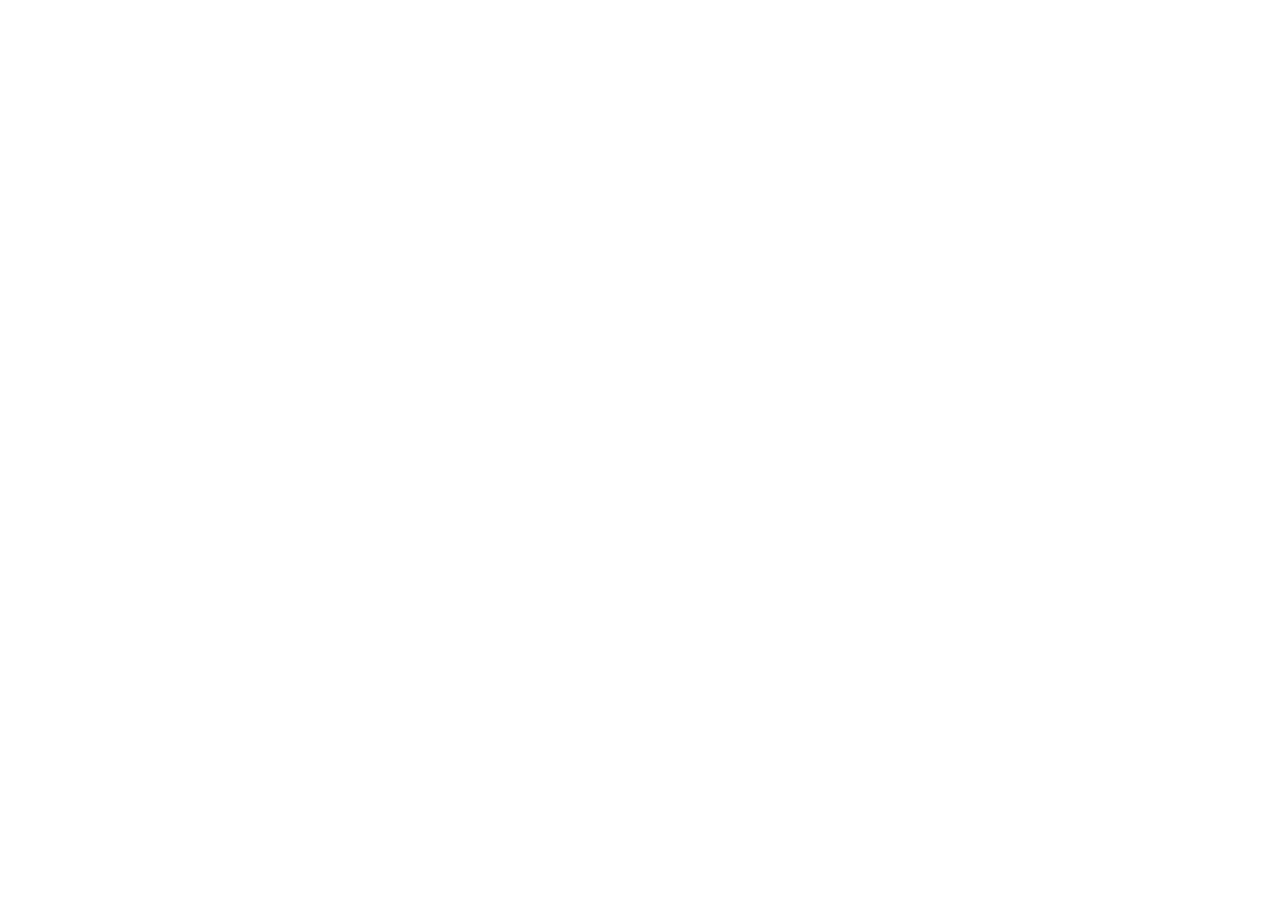
==== index.html @ 813d3077 "feat: initialize CampusCare project structure Set up the project foundation with Vite, React, Tailwi" ====
<!doctype html>
<html lang="en">
  <head>
    <meta charset="UTF-8" />
    <meta name="viewport" content="width=device-width, initial-scale=1.0" />
    <title>CampusCare - Smart Student Grievance System</title>
    <meta name="description" content="Enterprise university student grievance and complaint management platform with real-time tracking, intelligent SLA routing, and automated resolution workflows." />
    <meta property="og:title" content="CampusCare - Smart Student Grievance System" />
    <meta property="og:description" content="Enterprise university student grievance and complaint management platform with real-time tracking, intelligent SLA routing, and automated resolution workflows." />
    <meta property="og:type" content="website" />
    <meta name="twitter:card" content="summary_large_image" />
    <link rel="preconnect" href="https://fonts.googleapis.com" />
    <link rel="preconnect" href="https://fonts.gstatic.com" crossorigin />
    <link href="https://fonts.googleapis.com/css2?family=Plus+Jakarta+Sans:wght@400;500;600;700;800&family=JetBrains+Mono:wght@400;500;600&display=swap" rel="stylesheet" />
  </head>
  <body class="bg-slate-50 dark:bg-slate-950 text-slate-900 dark:text-slate-100 font-sans antialiased selection:bg-indigo-500 selection:text-white min-h-screen">
    <div id="root"></div>
    <script type="module" src="/src/main.tsx"></script>
  </body>
</html>
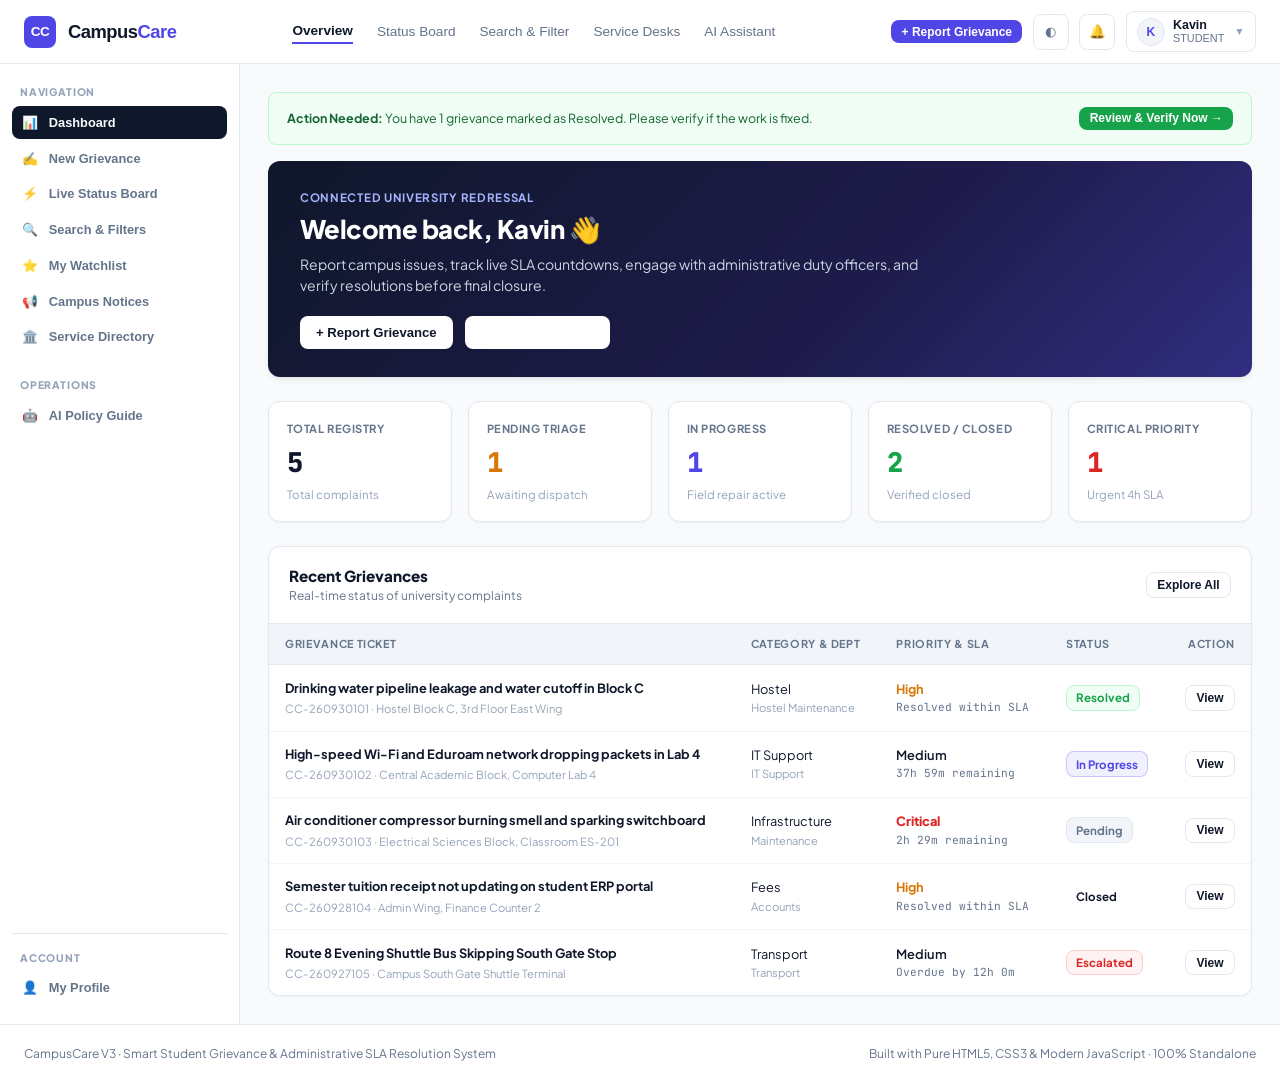
==== commit c3945ba3: "feat: implement custom CSS framework and core logic Introduced a design system with CSS variables fo" ====
--- a/index.html
+++ b/index.html
@@ -1,5 +1,5 @@
 <!doctype html>
-<html lang="en">
+<html lang="en" data-theme="light">
   <head>
     <meta charset="UTF-8" />
     <meta name="viewport" content="width=device-width, initial-scale=1.0" />
@@ -8,14 +8,901 @@
     <meta property="og:title" content="CampusCare - Smart Student Grievance System" />
     <meta property="og:description" content="Enterprise university student grievance and complaint management platform with real-time tracking, intelligent SLA routing, and automated resolution workflows." />
     <meta property="og:type" content="website" />
-    <meta name="twitter:card" content="summary_large_image" />
     <link rel="preconnect" href="https://fonts.googleapis.com" />
     <link rel="preconnect" href="https://fonts.gstatic.com" crossorigin />
-    <link href="https://fonts.googleapis.com/css2?family=Plus+Jakarta+Sans:wght@400;500;600;700;800&family=JetBrains+Mono:wght@400;500;600&display=swap" rel="stylesheet" />
+    <link href="https://fonts.googleapis.com/css2?family=Plus+Jakarta+Sans:wght@400;500;600;700;800&family=JetBrains+Mono:wght@400;500;600;700&display=swap" rel="stylesheet" />
+    <link rel="stylesheet" href="./src/style.css" />
   </head>
-  <body class="bg-slate-50 dark:bg-slate-950 text-slate-900 dark:text-slate-100 font-sans antialiased selection:bg-indigo-500 selection:text-white min-h-screen">
-    <div id="root"></div>
-    <script type="module" src="/src/main.tsx"></script>
+  <body>
+    <!-- Top Navigation Bar -->
+    <header class="topbar">
+      <div class="topbar-container">
+        <!-- Brand Wordmark -->
+        <button class="brand-lockup" data-view="dashboard" aria-label="CampusCare Home">
+          <div class="brand-icon">CC</div>
+          <div class="brand-name">Campus<span>Care</span></div>
+        </button>
+
+        <!-- Top Nav Links -->
+        <nav class="topbar-nav">
+          <button class="nav-link active" data-view="dashboard">Overview</button>
+          <button class="nav-link" data-view="status-board">Status Board</button>
+          <button class="nav-link" data-view="search">Search & Filter</button>
+          <button class="nav-link" data-view="services">Service Desks</button>
+          <button class="nav-link" data-view="assistant">AI Assistant</button>
+        </nav>
+
+        <!-- Top Actions -->
+        <div class="topbar-actions">
+          <button class="btn btn-primary btn-sm role-student-only" data-view="submit">
+            + Report Grievance
+          </button>
+
+          <!-- Theme toggle -->
+          <button id="theme-toggle-btn" class="btn-icon" title="Toggle Light/Dark Theme" aria-label="Toggle theme">
+            ◐
+          </button>
+
+          <!-- Notification Bell -->
+          <button class="btn-icon" data-view="dashboard" title="Notifications" aria-label="Notifications">
+            🔔
+            <span id="notif-badge-dot" class="badge-dot" style="display: none;"></span>
+          </button>
+
+          <!-- Persona Selector Pill -->
+          <div style="position: relative;">
+            <button id="role-dropdown-btn" class="user-dropdown-btn">
+              <div id="header-user-avatar" class="user-avatar">K</div>
+              <div>
+                <div id="header-user-name" class="user-meta-name">Kavin</div>
+                <div id="header-user-role" class="user-meta-role">STUDENT</div>
+              </div>
+              <span style="font-size: 0.65rem; color: var(--text-subtle); margin-left: 2px;">▼</span>
+            </button>
+
+            <!-- Dropdown Menu -->
+            <div id="role-menu" class="card" style="position: absolute; right: 0; top: 110%; width: 260px; padding: 0.5rem 0; z-index: 50; display: none; box-shadow: var(--shadow-lg);">
+              <!-- Injected by app.js -->
+            </div>
+          </div>
+        </div>
+      </div>
+    </header>
+
+    <!-- App Shell: Sidebar + Main Viewport -->
+    <div class="app-shell">
+      <!-- Sidebar -->
+      <aside class="app-sidebar">
+        <!-- Group 1: General -->
+        <div>
+          <div class="side-group-title">Navigation</div>
+          <div class="side-menu">
+            <button class="side-link active" data-view="dashboard">
+              <div class="side-link-inner"><span>📊</span> <span>Dashboard</span></div>
+            </button>
+            <button class="side-link role-student-only" data-view="submit">
+              <div class="side-link-inner"><span>✍️</span> <span>New Grievance</span></div>
+            </button>
+            <button class="side-link" data-view="status-board">
+              <div class="side-link-inner"><span>⚡</span> <span>Live Status Board</span></div>
+            </button>
+            <button class="side-link" data-view="search">
+              <div class="side-link-inner"><span>🔍</span> <span>Search & Filters</span></div>
+            </button>
+            <button class="side-link" data-view="watchlist">
+              <div class="side-link-inner"><span>⭐</span> <span>My Watchlist</span></div>
+            </button>
+            <button class="side-link" data-view="announcements">
+              <div class="side-link-inner"><span>📢</span> <span>Campus Notices</span></div>
+            </button>
+            <button class="side-link" data-view="services">
+              <div class="side-link-inner"><span>🏛️</span> <span>Service Directory</span></div>
+            </button>
+          </div>
+        </div>
+
+        <!-- Group 2: Operations -->
+        <div>
+          <div class="side-group-title">Operations</div>
+          <div class="side-menu">
+            <button class="side-link" data-view="assistant">
+              <div class="side-link-inner"><span>🤖</span> <span>AI Policy Guide</span></div>
+            </button>
+            <button class="side-link role-staff-only" data-view="work-queue">
+              <div class="side-link-inner"><span>📥</span> <span>Duty Work Queue</span></div>
+            </button>
+            <button class="side-link role-staff-only" data-view="sla-warning">
+              <div class="side-link-inner"><span>⏱️</span> <span>SLA Center</span></div>
+            </button>
+            <button class="side-link role-staff-only" data-view="maintenance">
+              <div class="side-link-inner"><span>🔧</span> <span>Maintenance</span></div>
+            </button>
+            <button class="side-link role-staff-only" data-view="analytics">
+              <div class="side-link-inner"><span>📈</span> <span>Trends & SLA</span></div>
+            </button>
+          </div>
+        </div>
+
+        <!-- Group 3: Admin -->
+        <div class="role-admin-only">
+          <div class="side-group-title">Administration</div>
+          <div class="side-menu">
+            <button class="side-link" data-view="admin-command">
+              <div class="side-link-inner"><span>🛡️</span> <span>Command Center</span></div>
+            </button>
+            <button class="side-link" data-view="users">
+              <div class="side-link-inner"><span>👥</span> <span>User Management</span></div>
+            </button>
+            <button class="side-link" data-view="audit">
+              <div class="side-link-inner"><span>📜</span> <span>Audit Trail</span></div>
+            </button>
+          </div>
+        </div>
+
+        <!-- Account -->
+        <div style="margin-top: auto; padding-top: 1rem; border-top: 1px solid var(--border);">
+          <div class="side-group-title">Account</div>
+          <div class="side-menu">
+            <button class="side-link" data-view="profile">
+              <div class="side-link-inner"><span>👤</span> <span>My Profile</span></div>
+            </button>
+          </div>
+        </div>
+      </aside>
+
+      <!-- Main Viewport -->
+      <main class="main-viewport">
+        <!-- VIEW 1: DASHBOARD -->
+        <section id="view-dashboard" class="app-view active">
+          <!-- Student Verification Required Alert -->
+          <div id="verification-banner" class="alert alert-success" style="display: none;">
+            <div>
+              <b>Action Needed:</b> You have <span id="verify-count" class="font-bold">1</span> grievance marked as Resolved. Please verify if the work is fixed.
+            </div>
+            <button id="verify-action-btn" class="btn btn-success btn-sm">Review & Verify Now →</button>
+          </div>
+
+          <!-- Hero Banner -->
+          <div class="hero-banner">
+            <div class="kicker" style="color: #a5b4fc;">Connected University Redressal</div>
+            <h2 id="hero-title">Welcome to CampusCare 👋</h2>
+            <p>Report campus issues, track live SLA countdowns, engage with administrative duty officers, and verify resolutions before final closure.</p>
+            <div class="hero-actions">
+              <button class="btn btn-light role-student-only" data-view="submit">+ Report Grievance</button>
+              <button class="btn btn-outline" data-view="status-board" style="color: #ffffff; border-color: rgba(255,255,255,0.25);">Live Status Board</button>
+            </div>
+          </div>
+
+          <!-- KPI Grid -->
+          <div class="kpi-grid">
+            <div class="kpi-card">
+              <div class="kpi-label">Total Registry</div>
+              <div id="kpi-total" class="kpi-value font-mono">0</div>
+              <div class="kpi-sub">Total complaints</div>
+            </div>
+            <div class="kpi-card">
+              <div class="kpi-label">Pending Triage</div>
+              <div id="kpi-pending" class="kpi-value font-mono" style="color: var(--warning);">0</div>
+              <div class="kpi-sub">Awaiting dispatch</div>
+            </div>
+            <div class="kpi-card">
+              <div class="kpi-label">In Progress</div>
+              <div id="kpi-inprogress" class="kpi-value font-mono" style="color: var(--primary);">0</div>
+              <div class="kpi-sub">Field repair active</div>
+            </div>
+            <div class="kpi-card">
+              <div class="kpi-label">Resolved / Closed</div>
+              <div id="kpi-resolved" class="kpi-value font-mono" style="color: var(--success);">0</div>
+              <div class="kpi-sub">Verified closed</div>
+            </div>
+            <div class="kpi-card">
+              <div class="kpi-label">Critical Priority</div>
+              <div id="kpi-critical" class="kpi-value font-mono" style="color: var(--danger);">0</div>
+              <div class="kpi-sub">Urgent 4h SLA</div>
+            </div>
+          </div>
+
+          <!-- Recent Complaints Table -->
+          <div class="card" style="padding: 0; overflow: hidden;">
+            <div style="padding: 1.1rem 1.25rem; border-bottom: 1px solid var(--border); display: flex; justify-content: space-between; align-items: center;">
+              <div>
+                <h3 style="font-size: 0.95rem; font-weight: 800;">Recent Grievances</h3>
+                <p style="font-size: 0.75rem; color: var(--text-muted);">Real-time status of university complaints</p>
+              </div>
+              <button class="btn btn-outline btn-sm" data-view="search">Explore All</button>
+            </div>
+            <div class="table-container" style="border: none; border-radius: 0;">
+              <table class="data-table">
+                <thead>
+                  <tr>
+                    <th>Grievance Ticket</th>
+                    <th>Category & Dept</th>
+                    <th>Priority & SLA</th>
+                    <th>Status</th>
+                    <th style="text-align: right;">Action</th>
+                  </tr>
+                </thead>
+                <tbody id="dashboard-table-body">
+                  <!-- Populated by JS -->
+                </tbody>
+              </table>
+            </div>
+          </div>
+        </section>
+
+        <!-- VIEW 2: SUBMIT GRIEVANCE -->
+        <section id="view-submit" class="app-view">
+          <div class="view-header">
+            <div class="kicker">Intelligent Intake Form</div>
+            <h1 class="view-title">Report a Campus Issue</h1>
+            <p class="view-subtitle">CampusCare analyzes your issue in real time to recommend the responsible administrative department, assign priority, and enforce SLA deadlines.</p>
+          </div>
+
+          <div class="intake-layout">
+            <!-- Left Form -->
+            <form id="submit-complaint-form" class="card">
+              <div class="form-group">
+                <label class="form-label">Issue Title *</label>
+                <input id="intake-title" type="text" class="form-input" placeholder="e.g. Water supply stopped on 2nd floor of Hostel Block B" required />
+              </div>
+
+              <div class="form-group">
+                <label class="form-label">Detailed Description *</label>
+                <textarea id="intake-desc" rows="6" class="form-textarea" placeholder="Explain what occurred, room number, how long it has persisted, and affected students..." required></textarea>
+              </div>
+
+              <div class="form-group">
+                <label class="form-label">Campus Location / Room</label>
+                <input id="intake-loc" type="text" class="form-input" placeholder="e.g. Hostel Block C, Room 314" />
+              </div>
+
+              <div style="margin-top: 1.25rem; padding-top: 1rem; border-top: 1px solid var(--border-subtle); display: flex; flex-direction: column; gap: 0.65rem;">
+                <label style="display: flex; align-items: center; gap: 0.5rem; font-size: 0.78rem; cursor: pointer;">
+                  <input id="intake-critical" type="checkbox" />
+                  <b style="color: var(--danger);">Mark as Critical Emergency (4-Hour SLA Target)</b>
+                </label>
+                <label style="display: flex; align-items: center; gap: 0.5rem; font-size: 0.78rem; cursor: pointer;">
+                  <input id="intake-anon" type="checkbox" />
+                  <span>Submit as Anonymous Student (hide name on public views)</span>
+                </label>
+              </div>
+
+              <button type="submit" class="btn btn-primary" style="width: 100%; margin-top: 1.25rem; padding: 0.75rem;">
+                Submit Grievance to Registry →
+              </button>
+            </form>
+
+            <!-- Right Live Pre-Analysis Panel -->
+            <div class="ai-panel">
+              <div class="ai-header">
+                <span>✨</span>
+                <span>Live Pre-Analysis Engine</span>
+              </div>
+
+              <!-- Duplicate Warning Alert -->
+              <div id="ai-dup-alert" class="alert alert-warning" style="display: none; margin-bottom: 1rem;">
+                <div>
+                  <b>Possible Duplicate:</b>
+                  <div id="ai-dup-title" style="font-size: 0.72rem; margin-top: 2px;"></div>
+                </div>
+                <button id="ai-dup-btn" class="btn btn-outline btn-sm" style="background:#fff;">View</button>
+              </div>
+
+              <div class="ai-row">
+                <span class="ai-row-label">Predicted Category</span>
+                <span id="ai-category" class="ai-row-value">Other</span>
+              </div>
+              <div class="ai-row">
+                <span class="ai-row-label">Priority Tier</span>
+                <span id="ai-priority" class="ai-row-value">Low</span>
+              </div>
+              <div class="ai-row">
+                <span class="ai-row-label">Assigned Department</span>
+                <span id="ai-dept" class="ai-row-value">General Administration</span>
+              </div>
+              <div class="ai-row">
+                <span class="ai-row-label">Guaranteed SLA Window</span>
+                <span id="ai-sla" class="ai-row-value font-mono">120 hours</span>
+              </div>
+
+              <div class="ai-tip">
+                💡 <b>Intake Tip:</b> State your exact room or floor number and when the issue started. Clear documentation expedites dispatch.
+              </div>
+            </div>
+          </div>
+        </section>
+
+        <!-- VIEW 3: COMPLAINT DETAILS & RESOLUTION LOOP -->
+        <section id="view-complaint-detail" class="app-view">
+          <div style="display: flex; justify-content: space-between; align-items: center; margin-bottom: 1rem;">
+            <button class="btn btn-outline btn-sm" data-view="dashboard">← Back to Overview</button>
+            <div style="display: flex; gap: 0.5rem;">
+              <button id="detail-watch-btn" class="btn btn-outline btn-sm">☆ Watch Ticket</button>
+              <button id="detail-qr-btn" class="btn btn-outline btn-sm">Inspection QR Code</button>
+            </div>
+          </div>
+
+          <!-- Header Card -->
+          <div class="card" style="margin-bottom: 1.25rem;">
+            <div style="display: flex; justify-content: space-between; align-items: flex-start; flex-wrap: wrap; gap: 1rem;">
+              <div>
+                <div id="detail-id" class="font-mono font-bold" style="font-size: 0.85rem; color: var(--primary);">CC-000000</div>
+                <h1 id="detail-title" style="font-size: 1.35rem; font-weight: 800; margin: 4px 0;">Loading complaint...</h1>
+                <div id="detail-meta" style="font-size: 0.75rem; color: var(--text-muted);">Category · Dept · Location</div>
+              </div>
+              <div style="text-align: right;">
+                <div style="display: flex; gap: 0.4rem; justify-content: flex-end;">
+                  <span id="detail-status" class="status-tag status-pending">Pending</span>
+                  <span id="detail-priority" class="status-tag" style="background: var(--bg-subtle);">Low Priority</span>
+                </div>
+                <div id="detail-sla" class="font-mono font-bold" style="font-size: 0.75rem; color: var(--text-muted); margin-top: 4px;">48h SLA</div>
+              </div>
+            </div>
+          </div>
+
+          <!-- Student Resolution Verification Loop Box (Feature 29) -->
+          <div id="detail-verify-box" class="card" style="border: 2px solid var(--success); background: var(--success-bg); margin-bottom: 1.25rem; display: none;">
+            <h3 style="font-size: 1rem; font-weight: 800; color: #166534; margin-bottom: 4px;">
+              ✓ Resolution Verification Requested
+            </h3>
+            <p style="font-size: 0.78rem; color: #15803d; margin-bottom: 0.75rem;">
+              The duty officer has completed work on this grievance. Has the physical issue been fixed to your satisfaction?
+            </p>
+            <div style="display: flex; gap: 0.65rem;">
+              <button id="btn-verify-accept" class="btn btn-success btn-sm">✓ Yes, service restored (Close & Rate)</button>
+              <button id="btn-verify-reject" class="btn btn-danger btn-sm">✕ No, problem persists (Reopen)</button>
+            </div>
+
+            <!-- Form: Accept and Rate -->
+            <div id="verify-accept-form" style="margin-top: 1rem; padding-top: 1rem; border-top: 1px solid var(--success-border); display: none;">
+              <div style="font-size: 0.75rem; font-weight: 700; color: #166534; margin-bottom: 4px;">Rate Service Quality (1 to 5 Stars):</div>
+              <select id="verify-rating-val" class="form-select" style="max-width: 140px; margin-bottom: 0.5rem;">
+                <option value="5">5 ★ (Excellent)</option>
+                <option value="4">4 ★ (Good)</option>
+                <option value="3">3 ★ (Average)</option>
+                <option value="2">2 ★ (Poor)</option>
+                <option value="1">1 ★ (Terrible)</option>
+              </select>
+              <textarea id="verify-feedback-text" rows="2" class="form-textarea" placeholder="Optional comments on response time and technician work..."></textarea>
+              <button id="submit-verify-accept" class="btn btn-success btn-sm" style="margin-top: 0.5rem;">Confirm Closure & Submit Feedback</button>
+            </div>
+
+            <!-- Form: Reject and Reopen -->
+            <div id="verify-reject-form" style="margin-top: 1rem; padding-top: 1rem; border-top: 1px solid var(--danger-border); display: none;">
+              <div style="font-size: 0.75rem; font-weight: 700; color: #991b1b; margin-bottom: 4px;">Why does the issue persist? (Required):</div>
+              <textarea id="verify-reopen-reason" rows="2" class="form-textarea" placeholder="Explain what is still broken or incomplete..."></textarea>
+              <button id="submit-verify-reject" class="btn btn-danger btn-sm" style="margin-top: 0.5rem;">Reopen Ticket & Alert Department Head</button>
+            </div>
+          </div>
+
+          <!-- Verified Feedback Display -->
+          <div id="detail-feedback-box" class="card" style="margin-bottom: 1.25rem; display: none;">
+            <div style="font-size: 0.75rem; font-weight: 700; color: var(--text-muted); text-transform: uppercase;">Verified Student Feedback</div>
+            <div id="detail-rating-display" style="font-size: 1rem; color: #f59e0b; font-weight: 700; margin-top: 2px;">★★★★★ (5/5)</div>
+            <div id="detail-feedback-comment" style="font-size: 0.78rem; color: var(--text); font-style: italic; margin-top: 4px;">"Great response"</div>
+          </div>
+
+          <div style="display: grid; grid-template-columns: 1.4fr 1fr; gap: 1.25rem;">
+            <!-- Left: Description, Timeline, Discussion -->
+            <div>
+              <div class="card" style="margin-bottom: 1.25rem;">
+                <h3 style="font-size: 0.85rem; font-weight: 700; margin-bottom: 0.5rem; text-transform: uppercase; color: var(--text-muted);">Problem Description</h3>
+                <p id="detail-desc" style="font-size: 0.82rem; line-height: 1.6; white-space: pre-line;">Description text here...</p>
+              </div>
+
+              <!-- Timeline -->
+              <div class="card" style="margin-bottom: 1.25rem;">
+                <h3 style="font-size: 0.85rem; font-weight: 700; margin-bottom: 0.5rem; text-transform: uppercase; color: var(--text-muted);">Auditable Timeline History</h3>
+                <div id="detail-timeline" class="timeline">
+                  <!-- Populated by JS -->
+                </div>
+              </div>
+
+              <!-- Discussion Chat -->
+              <div class="card">
+                <h3 style="font-size: 0.85rem; font-weight: 700; margin-bottom: 0.5rem; text-transform: uppercase; color: var(--text-muted);">Two-Way Discussion</h3>
+                <div class="chat-container">
+                  <div id="detail-messages" class="chat-messages">
+                    <!-- Populated by JS -->
+                  </div>
+                  <div class="chat-input-bar">
+                    <input id="detail-msg-input" type="text" class="form-input" placeholder="Type a message or inquiry..." />
+                    <button id="detail-send-msg-btn" class="btn btn-primary btn-sm">Send</button>
+                  </div>
+                </div>
+              </div>
+            </div>
+
+            <!-- Right: Staff Action Box -->
+            <div>
+              <div id="detail-staff-box" class="card" style="display: none;">
+                <h3 style="font-size: 0.85rem; font-weight: 800; margin-bottom: 0.75rem;">Staff Duty Actions</h3>
+                
+                <div class="form-group">
+                  <label class="form-label">Transition Status</label>
+                  <select id="staff-status-select" class="form-select">
+                    <option value="Pending">Pending</option>
+                    <option value="Assigned">Assigned</option>
+                    <option value="In Progress">In Progress</option>
+                    <option value="Resolved">Resolved (Triggers Student Verification)</option>
+                    <option value="Escalated">Escalated</option>
+                    <option value="Closed">Closed</option>
+                  </select>
+                </div>
+
+                <div class="form-group">
+                  <label class="form-label">Canned Response Template</label>
+                  <select id="staff-tmpl-select" class="form-select">
+                    <!-- Injected by JS -->
+                  </select>
+                </div>
+
+                <div class="form-group">
+                  <label class="form-label">Operational Note</label>
+                  <textarea id="staff-note-input" rows="3" class="form-textarea" placeholder="Technician findings, parts requested, or resolution detail..."></textarea>
+                </div>
+
+                <button id="staff-update-btn" class="btn btn-primary btn-sm" style="width: 100%;">
+                  Commit Status & Update Timeline
+                </button>
+              </div>
+            </div>
+          </div>
+        </section>
+
+        <!-- VIEW 4: LIVE STATUS BOARD -->
+        <section id="view-status-board" class="app-view">
+          <div class="view-header">
+            <div class="kicker">Live Telemetry</div>
+            <h1 class="view-title">Complaint Status Board</h1>
+            <p class="view-subtitle">Real-time movement and triage telemetry across all university residential and academic facilities.</p>
+          </div>
+          <div class="table-container">
+            <table class="data-table">
+              <thead>
+                <tr>
+                  <th>Ticket</th>
+                  <th>Summary & Location</th>
+                  <th>Department</th>
+                  <th>Priority & SLA</th>
+                  <th>Phase</th>
+                  <th style="text-align: right;">Last Movement</th>
+                </tr>
+              </thead>
+              <tbody id="status-board-table">
+                <!-- Injected by JS -->
+              </tbody>
+            </table>
+          </div>
+        </section>
+
+        <!-- VIEW 5: STAFF WORK QUEUE -->
+        <section id="view-work-queue" class="app-view">
+          <div class="view-header">
+            <div class="kicker">Triage Queue</div>
+            <h1 class="view-title">Staff Duty Work Queue</h1>
+            <p class="view-subtitle">Active triage for your department. Resolve issues before SLA countdown expires to prevent administrative escalation.</p>
+          </div>
+          <div class="table-container">
+            <table class="data-table">
+              <thead>
+                <tr>
+                  <th>Ticket</th>
+                  <th>Summary</th>
+                  <th>Assigned Officer</th>
+                  <th>Priority</th>
+                  <th>SLA Window</th>
+                  <th>Status</th>
+                </tr>
+              </thead>
+              <tbody id="work-queue-table">
+                <!-- Injected by JS -->
+              </tbody>
+            </table>
+          </div>
+        </section>
+
+        <!-- VIEW 6: SLA WARNING CENTER -->
+        <section id="view-sla-warning" class="app-view">
+          <div class="view-header" style="display: flex; justify-content: space-between; align-items: flex-end; flex-wrap: wrap; gap: 1rem;">
+            <div>
+              <div class="kicker" style="color: var(--danger);">Service Level Governance</div>
+              <h1 class="view-title">SLA Warning & Escalation Center</h1>
+              <p class="view-subtitle">Monitors unresolved grievances within 6 hours of guaranteed SLA breach or overdue resolution.</p>
+            </div>
+            <div style="display: flex; gap: 0.5rem;">
+              <button id="sla-send-reminders-btn" class="btn btn-outline btn-sm">Send Reminder Notifications</button>
+              <button id="sla-escalate-overdue-btn" class="btn btn-danger btn-sm">Escalate Overdue Tickets</button>
+            </div>
+          </div>
+          <div class="table-container">
+            <table class="data-table">
+              <thead>
+                <tr>
+                  <th>Ticket</th>
+                  <th>Summary</th>
+                  <th>Department</th>
+                  <th>Priority</th>
+                  <th>SLA Deadline Status</th>
+                  <th>Status</th>
+                </tr>
+              </thead>
+              <tbody id="sla-warning-table">
+                <!-- Injected by JS -->
+              </tbody>
+            </table>
+          </div>
+        </section>
+
+        <!-- VIEW 7: ADMIN COMMAND CENTER -->
+        <section id="view-admin-command" class="app-view">
+          <div class="view-header" style="display: flex; justify-content: space-between; align-items: flex-end; flex-wrap: wrap; gap: 1rem;">
+            <div>
+              <div class="kicker">Institutional Administration</div>
+              <h1 class="view-title">Command Center</h1>
+              <p class="view-subtitle">Monitor institutional service quality, track departmental load balances, and execute bulk resolution actions.</p>
+            </div>
+            <div style="display: flex; gap: 0.5rem;">
+              <button id="admin-export-csv-btn" class="btn btn-outline btn-sm">Export CSV Report</button>
+              <button class="btn btn-outline btn-sm" onclick="window.print()">Print Report</button>
+            </div>
+          </div>
+
+          <!-- Admin Stats -->
+          <div class="kpi-grid">
+            <div class="kpi-card">
+              <div class="kpi-label">Total Logged</div>
+              <div id="admin-total" class="kpi-value font-mono">0</div>
+            </div>
+            <div class="kpi-card">
+              <div class="kpi-label">Resolution Rate</div>
+              <div id="admin-rate" class="kpi-value font-mono" style="color: var(--success);">0%</div>
+            </div>
+            <div class="kpi-card">
+              <div class="kpi-label">Overdue SLA</div>
+              <div id="admin-overdue" class="kpi-value font-mono" style="color: var(--danger);">0</div>
+            </div>
+          </div>
+
+          <!-- Load Bars & Bulk Container -->
+          <div style="display: grid; grid-template-columns: 1fr 1.5fr; gap: 1.25rem;">
+            <div class="card">
+              <h3 style="font-size: 0.85rem; font-weight: 800; margin-bottom: 0.75rem; text-transform: uppercase; color: var(--text-muted);">Volume by Category</h3>
+              <div id="admin-category-bars">
+                <!-- Injected by JS -->
+              </div>
+            </div>
+
+            <div class="card">
+              <div style="display: flex; justify-content: space-between; align-items: center; margin-bottom: 0.75rem;">
+                <h3 style="font-size: 0.85rem; font-weight: 800; text-transform: uppercase; color: var(--text-muted);">Bulk Operations</h3>
+                <div style="display: flex; gap: 0.5rem;">
+                  <select id="admin-bulk-action" class="form-select" style="max-width: 140px; padding: 0.3rem 0.5rem; font-size: 0.75rem;">
+                    <option value="Resolved">Mark Resolved</option>
+                    <option value="Escalated">Escalate to Dean</option>
+                    <option value="Pending">Move to Pending</option>
+                  </select>
+                  <button id="admin-apply-bulk-btn" class="btn btn-primary btn-sm">Apply</button>
+                </div>
+              </div>
+              <div class="table-container" style="max-height: 280px; overflow-y: auto;">
+                <table class="data-table">
+                  <thead>
+                    <tr>
+                      <th>Select</th>
+                      <th>ID</th>
+                      <th>Title</th>
+                      <th>Dept</th>
+                      <th>Priority</th>
+                      <th>Status</th>
+                    </tr>
+                  </thead>
+                  <tbody id="admin-bulk-table">
+                    <!-- Injected by JS -->
+                  </tbody>
+                </table>
+              </div>
+            </div>
+          </div>
+        </section>
+
+        <!-- VIEW 8: ANALYTICS & TRENDS -->
+        <section id="view-analytics" class="app-view">
+          <div class="view-header">
+            <div class="kicker">Performance Analytics</div>
+            <h1 class="view-title">Complaint Trend & Quality Metrics</h1>
+            <p class="view-subtitle">Historical analysis of university student grievances, seasonal surges, and resolution turnaround times.</p>
+          </div>
+          <div class="kpi-grid">
+            <div class="kpi-card">
+              <div class="kpi-label">Average Satisfaction Rating</div>
+              <div id="analytics-avg-rating" class="kpi-value font-mono">5.0 / 5.0</div>
+            </div>
+            <div class="kpi-card">
+              <div class="kpi-label">Critical Hazard On-Time SLA</div>
+              <div class="kpi-value font-mono" style="color: var(--success);">96.4%</div>
+            </div>
+            <div class="kpi-card">
+              <div class="kpi-label">Routine Repair Compliance</div>
+              <div class="kpi-value font-mono" style="color: var(--primary);">98.1%</div>
+            </div>
+          </div>
+        </section>
+
+        <!-- VIEW 9: SERVICE DIRECTORY -->
+        <section id="view-services" class="app-view">
+          <div class="view-header">
+            <div class="kicker">Campus Helpdesks</div>
+            <h1 class="view-title">Campus Service Directory</h1>
+            <p class="view-subtitle">Direct communication channels, physical office rooms, and operational timings for university service desks.</p>
+          </div>
+          <div id="services-grid" style="display: grid; grid-template-columns: repeat(auto-fill, minmax(280px, 1fr)); gap: 1rem;">
+            <!-- Injected by JS -->
+          </div>
+        </section>
+
+        <!-- VIEW 10: MAINTENANCE NOTICES -->
+        <section id="view-maintenance" class="app-view">
+          <div class="view-header" style="display: flex; justify-content: space-between; align-items: flex-end; flex-wrap: wrap; gap: 1rem;">
+            <div>
+              <div class="kicker">Infrastructure Windows</div>
+              <h1 class="view-title">Planned Maintenance & Service Notices</h1>
+              <p class="view-subtitle">Advance schedule of water tank scouring, network backbone migrations, electrical calibrations, and lift servicing.</p>
+            </div>
+            <button id="publish-maint-btn" class="btn btn-primary btn-sm">+ Publish Notice</button>
+          </div>
+          <div id="maintenance-list">
+            <!-- Injected by JS -->
+          </div>
+        </section>
+
+        <!-- VIEW 11: CAMPUS ANNOUNCEMENTS -->
+        <section id="view-announcements" class="app-view">
+          <div class="view-header" style="display: flex; justify-content: space-between; align-items: flex-end; flex-wrap: wrap; gap: 1rem;">
+            <div>
+              <div class="kicker">Broadcasts</div>
+              <h1 class="view-title">Campus Notices & Broadcasts</h1>
+              <p class="view-subtitle">Authoritative policy alerts, anti-ragging mandates, examination schedules, and facility guidelines.</p>
+            </div>
+            <button id="publish-ann-btn" class="btn btn-primary btn-sm">+ Publish Broadcast</button>
+          </div>
+          <div id="announcements-list">
+            <!-- Injected by JS -->
+          </div>
+        </section>
+
+        <!-- VIEW 12: SEARCH & ADVANCED FILTERS -->
+        <section id="view-search" class="app-view">
+          <div class="view-header">
+            <div class="kicker">Registry Exploration</div>
+            <h1 class="view-title">Search & Advanced Filters</h1>
+            <p class="view-subtitle">Perform multi-parameter searches across all past and active university grievances.</p>
+          </div>
+          <div class="card" style="margin-bottom: 1.25rem;">
+            <div class="form-group">
+              <input id="search-input" type="text" class="form-input" placeholder="Search by ticket ID, title keyword, description, or room location..." />
+            </div>
+            <div style="display: grid; grid-template-columns: repeat(auto-fit, minmax(140px, 1fr)); gap: 0.75rem;">
+              <div>
+                <label class="form-label">Category</label>
+                <select id="search-cat" class="form-select">
+                  <option value="">All Categories</option>
+                  <option>Academic</option>
+                  <option>Hostel</option>
+                  <option>Transport</option>
+                  <option>Fees</option>
+                  <option>Food</option>
+                  <option>IT Support</option>
+                  <option>Infrastructure</option>
+                  <option>Library</option>
+                </select>
+              </div>
+              <div>
+                <label class="form-label">Priority</label>
+                <select id="search-prio" class="form-select">
+                  <option value="">All Priorities</option>
+                  <option>Critical</option>
+                  <option>High</option>
+                  <option>Medium</option>
+                  <option>Low</option>
+                </select>
+              </div>
+              <div>
+                <label class="form-label">Status</label>
+                <select id="search-status" class="form-select">
+                  <option value="">All Statuses</option>
+                  <option>Pending</option>
+                  <option>Assigned</option>
+                  <option>In Progress</option>
+                  <option>Resolved</option>
+                  <option>Closed</option>
+                  <option>Escalated</option>
+                </select>
+              </div>
+            </div>
+          </div>
+          <div class="table-container">
+            <table class="data-table">
+              <thead>
+                <tr>
+                  <th>Ticket</th>
+                  <th>Title</th>
+                  <th>Category & Dept</th>
+                  <th>Priority</th>
+                  <th>Status</th>
+                </tr>
+              </thead>
+              <tbody id="search-table-body">
+                <!-- Injected by JS -->
+              </tbody>
+            </table>
+          </div>
+        </section>
+
+        <!-- VIEW 13: WATCHLIST -->
+        <section id="view-watchlist" class="app-view">
+          <div class="view-header">
+            <div class="kicker">Bookmarked</div>
+            <h1 class="view-title">My Starred Watchlist</h1>
+            <p class="view-subtitle">Issues you have pinned for priority tracking and instant status movement notifications.</p>
+          </div>
+          <div class="table-container">
+            <table class="data-table">
+              <thead>
+                <tr>
+                  <th>Ticket</th>
+                  <th>Title</th>
+                  <th>Department</th>
+                  <th>Status</th>
+                  <th style="text-align: right;">Action</th>
+                </tr>
+              </thead>
+              <tbody id="watchlist-table-body">
+                <!-- Injected by JS -->
+              </tbody>
+            </table>
+          </div>
+        </section>
+
+        <!-- VIEW 14: AI POLICY ASSISTANT / FAQ -->
+        <section id="view-assistant" class="app-view">
+          <div class="view-header">
+            <div class="kicker">Interactive FAQ</div>
+            <h1 class="view-title">CampusCare AI Assistant</h1>
+            <p class="view-subtitle">Instant answers on university grievance policies, SLA resolution guarantees, and administrative workflows.</p>
+          </div>
+          <div class="card" style="padding: 0; overflow: hidden;">
+            <div id="assistant-messages" style="height: 380px; padding: 1rem; overflow-y: auto;">
+              <div class="chat-bubble theirs" style="margin-bottom: 0.75rem;">
+                Hello! I am the CampusCare University Grievance Guide. Ask me anything about university complaint filing, guaranteed SLA timelines, resolution verification, emergency reporting, or office contact points.
+              </div>
+            </div>
+            <div class="chat-input-bar">
+              <input id="assistant-input" type="text" class="form-input" placeholder="Ask about SLA deadlines, reopening a ticket, or filing anonymous complaints..." />
+              <button id="assistant-send-btn" class="btn btn-primary btn-sm">Ask Guide</button>
+            </div>
+          </div>
+        </section>
+
+        <!-- VIEW 15: USER DIRECTORY -->
+        <section id="view-users" class="app-view">
+          <div class="view-header">
+            <div class="kicker">Personnel Directory</div>
+            <h1 class="view-title">User Management</h1>
+            <p class="view-subtitle">Manage student registrations, staff duty officers, department heads, and system administrators.</p>
+          </div>
+          <div class="table-container">
+            <table class="data-table">
+              <thead>
+                <tr>
+                  <th>User & Email</th>
+                  <th>Role</th>
+                  <th>Department</th>
+                  <th>Active Status</th>
+                  <th style="text-align: right;">Action</th>
+                </tr>
+              </thead>
+              <tbody id="users-table-body">
+                <!-- Injected by JS -->
+              </tbody>
+            </table>
+          </div>
+        </section>
+
+        <!-- VIEW 16: AUDIT TRAIL -->
+        <section id="view-audit" class="app-view">
+          <div class="view-header">
+            <div class="kicker">Integrity Logs</div>
+            <h1 class="view-title">Security & Operations Audit Trail</h1>
+            <p class="view-subtitle">Immutable event log of user authentications, ticket state modifications, escalations, and resolution verifications.</p>
+          </div>
+          <div class="table-container">
+            <table class="data-table">
+              <thead>
+                <tr>
+                  <th>Timestamp</th>
+                  <th>Operator</th>
+                  <th>Action</th>
+                  <th>Ticket</th>
+                  <th>Audit Detail</th>
+                </tr>
+              </thead>
+              <tbody id="audit-table-body">
+                <!-- Injected by JS -->
+              </tbody>
+            </table>
+          </div>
+        </section>
+
+        <!-- VIEW 17: PROFILE -->
+        <section id="view-profile" class="app-view">
+          <div class="view-header">
+            <div class="kicker">Account</div>
+            <h1 class="view-title">My Profile & Data Privacy</h1>
+            <p class="view-subtitle">Review institutional identity details, manage contact points, or export your complete privacy record.</p>
+          </div>
+          <div class="card">
+            <div class="form-grid-2">
+              <div class="form-group">
+                <label class="form-label">Full Name</label>
+                <input id="prof-name" type="text" class="form-input" />
+              </div>
+              <div class="form-group">
+                <label class="form-label">Official University Email</label>
+                <input id="prof-email" type="text" class="form-input" disabled style="opacity: 0.7;" />
+              </div>
+              <div class="form-group">
+                <label class="form-label">Department</label>
+                <input id="prof-dept" type="text" class="form-input" disabled style="opacity: 0.7;" />
+              </div>
+              <div class="form-group">
+                <label class="form-label">Role</label>
+                <input id="prof-role" type="text" class="form-input" disabled style="opacity: 0.7;" />
+              </div>
+            </div>
+            <button id="profile-save-btn" class="btn btn-primary btn-sm" style="margin-top: 0.5rem;">Save Profile</button>
+            
+            <div style="margin-top: 1.5rem; padding-top: 1.5rem; border-top: 1px solid var(--border); display: flex; justify-content: space-between; align-items: center; flex-wrap: wrap; gap: 0.75rem;">
+              <div>
+                <b style="font-size: 0.85rem;">GDPR / Right to Portability</b>
+                <div style="font-size: 0.74rem; color: var(--text-muted);">Export your complete grievance history and communications package.</div>
+              </div>
+              <button id="profile-export-gdpr-btn" class="btn btn-outline btn-sm">Download Privacy JSON</button>
+            </div>
+          </div>
+        </section>
+      </main>
+    </div>
+
+    <!-- Physical Inspection QR Code Modal -->
+    <div id="qr-modal" class="modal-overlay">
+      <div class="modal-box">
+        <button class="modal-close" aria-label="Close">&times;</button>
+        <div style="text-align: center;">
+          <div class="kicker">Campus Inspection Tag</div>
+          <h3 id="qr-modal-id" class="font-mono font-bold" style="font-size: 1.15rem;">CC-000000</h3>
+          <p id="qr-modal-title" style="font-size: 0.75rem; color: var(--text-muted); margin-bottom: 1rem;"></p>
+          <div id="qr-svg-container" style="display: flex; justify-content: center; padding: 1rem; background: #ffffff; border-radius: var(--radius-sm); border: 1px solid var(--border); margin: 0 auto; width: fit-content;"></div>
+          <div style="font-size: 0.68rem; font-family: var(--font-mono); color: var(--text-subtle); margin-top: 0.5rem;">SCAN FOR PHYSICAL VERIFICATION</div>
+        </div>
+        <div style="display: flex; gap: 0.5rem; margin-top: 1.25rem;">
+          <button id="qr-print-btn" class="btn btn-dark btn-sm" style="width: 100%;">Print Inspection Tag</button>
+        </div>
+      </div>
+    </div>
+
+    <!-- Toast Container -->
+    <div id="toast-container" class="toast-container"></div>
+
+    <!-- Footer -->
+    <footer class="app-footer">
+      <div class="footer-inner">
+        <div>CampusCare V3 · Smart Student Grievance & Administrative SLA Resolution System</div>
+        <div>Built with Pure HTML5, CSS3 & Modern JavaScript · 100% Standalone</div>
+      </div>
+    </footer>
+
+    <!-- Pure Vanilla JS Engine -->
+    <script type="module" src="./src/app.js"></script>
   </body>
 </html>
-
--- a/src/style.css
+++ b/src/style.css
@@ -0,0 +1,1002 @@
+/* CampusCare V3 — Pure CSS Architecture */
+
+:root {
+  --bg: #f8fafc;
+  --bg-subtle: #f1f5f9;
+  --card: #ffffff;
+  --border: #e2e8f0;
+  --border-subtle: #f1f5f9;
+  --text: #0f172a;
+  --text-muted: #64748b;
+  --text-subtle: #94a3b8;
+  
+  --primary: #4f46e5;
+  --primary-hover: #4338ca;
+  --primary-subtle: rgba(79, 70, 229, 0.08);
+  
+  --success: #16a34a;
+  --success-bg: #f0fdf4;
+  --success-border: #bbf7d0;
+  
+  --warning: #d97706;
+  --warning-bg: #fffbeb;
+  --warning-border: #fde68a;
+  
+  --danger: #dc2626;
+  --danger-bg: #fef2f2;
+  --danger-border: #fecaca;
+
+  --shadow-sm: 0 1px 2px 0 rgba(0, 0, 0, 0.05);
+  --shadow: 0 4px 6px -1px rgba(0, 0, 0, 0.07), 0 2px 4px -2px rgba(0, 0, 0, 0.05);
+  --shadow-lg: 0 10px 15px -3px rgba(0, 0, 0, 0.08), 0 4px 6px -4px rgba(0, 0, 0, 0.04);
+  
+  --radius: 12px;
+  --radius-sm: 8px;
+  --radius-full: 9999px;
+  --font-sans: 'Plus Jakarta Sans', system-ui, -apple-system, sans-serif;
+  --font-mono: 'JetBrains Mono', monospace;
+}
+
+[data-theme="dark"],
+.dark {
+  --bg: #0b1120;
+  --bg-subtle: #0f172a;
+  --card: #131c31;
+  --border: #1e293b;
+  --border-subtle: #17223b;
+  --text: #f8fafc;
+  --text-muted: #94a3b8;
+  --text-subtle: #64748b;
+  
+  --primary: #6366f1;
+  --primary-hover: #4f46e5;
+  --primary-subtle: rgba(99, 102, 241, 0.15);
+  
+  --success: #22c55e;
+  --success-bg: rgba(34, 197, 94, 0.12);
+  --success-border: rgba(34, 197, 94, 0.3);
+  
+  --warning: #f59e0b;
+  --warning-bg: rgba(245, 158, 11, 0.12);
+  --warning-border: rgba(245, 158, 11, 0.3);
+  
+  --danger: #ef4444;
+  --danger-bg: rgba(239, 68, 68, 0.12);
+  --danger-border: rgba(239, 68, 68, 0.3);
+
+  --shadow-sm: 0 1px 2px 0 rgba(0, 0, 0, 0.3);
+  --shadow: 0 4px 6px -1px rgba(0, 0, 0, 0.4);
+  --shadow-lg: 0 12px 25px -4px rgba(0, 0, 0, 0.6);
+}
+
+* {
+  box-sizing: border-box;
+  margin: 0;
+  padding: 0;
+}
+
+body {
+  font-family: var(--font-sans);
+  background-color: var(--bg);
+  color: var(--text);
+  line-height: 1.5;
+  -webkit-font-smoothing: antialiased;
+  min-height: 100vh;
+  display: flex;
+  flex-direction: column;
+}
+
+/* Custom Scrollbars */
+::-webkit-scrollbar {
+  width: 6px;
+  height: 6px;
+}
+::-webkit-scrollbar-track {
+  background: transparent;
+}
+::-webkit-scrollbar-thumb {
+  background: rgba(148, 163, 184, 0.4);
+  border-radius: var(--radius-full);
+}
+::-webkit-scrollbar-thumb:hover {
+  background: rgba(148, 163, 184, 0.7);
+}
+
+/* Tabular figures */
+.font-mono,
+.tabular-nums {
+  font-family: var(--font-mono);
+  font-variant-numeric: tabular-nums;
+}
+
+/* App Header & Top Bar */
+.topbar {
+  height: 64px;
+  background: var(--card);
+  border-bottom: 1px solid var(--border);
+  position: sticky;
+  top: 0;
+  z-index: 40;
+  display: flex;
+  align-items: center;
+  padding: 0 1.5rem;
+}
+
+.topbar-container {
+  width: 100%;
+  max-width: 1400px;
+  margin: 0 auto;
+  display: flex;
+  align-items: center;
+  justify-content: space-between;
+  gap: 1rem;
+}
+
+.brand-lockup {
+  display: flex;
+  align-items: center;
+  gap: 0.75rem;
+  text-decoration: none;
+  color: var(--text);
+  cursor: pointer;
+  background: none;
+  border: none;
+}
+
+.brand-icon {
+  width: 32px;
+  height: 32px;
+  border-radius: var(--radius-sm);
+  background: var(--primary);
+  color: #ffffff;
+  display: grid;
+  place-items: center;
+  font-weight: 800;
+  font-size: 0.85rem;
+  letter-spacing: -0.5px;
+}
+
+.brand-name {
+  font-size: 1.15rem;
+  font-weight: 800;
+  letter-spacing: -0.5px;
+}
+
+.brand-name span {
+  color: var(--primary);
+}
+
+.topbar-nav {
+  display: flex;
+  align-items: center;
+  gap: 1.5rem;
+}
+
+.nav-link {
+  background: none;
+  border: none;
+  color: var(--text-muted);
+  font-size: 0.85rem;
+  font-weight: 500;
+  cursor: pointer;
+  padding: 0.25rem 0;
+  transition: color 0.15s ease;
+  text-decoration: none;
+}
+
+.nav-link:hover {
+  color: var(--text);
+}
+
+.nav-link.active {
+  color: var(--text);
+  font-weight: 700;
+  border-bottom: 2px solid var(--primary);
+}
+
+.topbar-actions {
+  display: flex;
+  align-items: center;
+  gap: 0.65rem;
+}
+
+.btn-icon {
+  width: 36px;
+  height: 36px;
+  border-radius: var(--radius-sm);
+  border: 1px solid var(--border);
+  background: var(--card);
+  color: var(--text-muted);
+  display: grid;
+  place-items: center;
+  cursor: pointer;
+  position: relative;
+  transition: background 0.15s, color 0.15s;
+}
+
+.btn-icon:hover {
+  background: var(--bg-subtle);
+  color: var(--text);
+}
+
+.badge-dot {
+  position: absolute;
+  top: 6px;
+  right: 6px;
+  width: 7px;
+  height: 7px;
+  background: var(--danger);
+  border-radius: 50%;
+  border: 1.5px solid var(--card);
+}
+
+/* User pill selector */
+.user-dropdown-btn {
+  display: flex;
+  align-items: center;
+  gap: 0.5rem;
+  padding: 0.35rem 0.65rem;
+  border-radius: var(--radius-sm);
+  border: 1px solid var(--border);
+  background: var(--card);
+  cursor: pointer;
+  text-align: left;
+  transition: background 0.15s;
+}
+
+.user-dropdown-btn:hover {
+  background: var(--bg-subtle);
+}
+
+.user-avatar {
+  width: 28px;
+  height: 28px;
+  border-radius: 50%;
+  background: var(--bg-subtle);
+  border: 1px solid var(--border);
+  color: var(--primary);
+  font-weight: 700;
+  font-size: 0.75rem;
+  display: grid;
+  place-items: center;
+}
+
+.user-meta-name {
+  font-size: 0.78rem;
+  font-weight: 700;
+  line-height: 1.1;
+  color: var(--text);
+}
+
+.user-meta-role {
+  font-size: 0.68rem;
+  color: var(--text-muted);
+}
+
+/* Layout Shell */
+.app-shell {
+  display: flex;
+  max-width: 1400px;
+  width: 100%;
+  margin: 0 auto;
+  flex: 1;
+}
+
+.app-sidebar {
+  width: 240px;
+  flex-shrink: 0;
+  border-right: 1px solid var(--border);
+  background: var(--card);
+  padding: 1.25rem 0.75rem;
+  display: flex;
+  flex-direction: column;
+  gap: 1.5rem;
+}
+
+.side-group-title {
+  font-size: 0.65rem;
+  font-weight: 800;
+  letter-spacing: 0.08em;
+  text-transform: uppercase;
+  color: var(--text-subtle);
+  padding: 0 0.5rem 0.4rem;
+}
+
+.side-menu {
+  display: flex;
+  flex-direction: column;
+  gap: 0.2rem;
+}
+
+.side-link {
+  display: flex;
+  align-items: center;
+  justify-content: space-between;
+  width: 100%;
+  padding: 0.55rem 0.65rem;
+  border-radius: var(--radius-sm);
+  border: none;
+  background: transparent;
+  color: var(--text-muted);
+  font-size: 0.8rem;
+  font-weight: 600;
+  text-align: left;
+  cursor: pointer;
+  transition: all 0.15s ease;
+}
+
+.side-link:hover {
+  background: var(--bg-subtle);
+  color: var(--text);
+}
+
+.side-link.active {
+  background: var(--text);
+  color: var(--bg);
+}
+
+[data-theme="dark"] .side-link.active {
+  background: var(--primary);
+  color: #ffffff;
+}
+
+.side-link-inner {
+  display: flex;
+  align-items: center;
+  gap: 0.65rem;
+  white-space: nowrap;
+  overflow: hidden;
+  text-overflow: ellipsis;
+}
+
+.side-badge {
+  font-size: 0.65rem;
+  font-weight: 800;
+  padding: 0.1rem 0.4rem;
+  border-radius: var(--radius-full);
+  background: var(--danger);
+  color: #fff;
+}
+
+.side-badge.warn {
+  background: var(--warning);
+}
+
+.main-viewport {
+  flex: 1;
+  min-width: 0;
+  padding: 1.75rem;
+  overflow-y: auto;
+}
+
+/* Views display toggle */
+.app-view {
+  display: none;
+}
+.app-view.active {
+  display: block;
+}
+
+/* Typography & Section Headers */
+.view-header {
+  margin-bottom: 1.5rem;
+}
+
+.kicker {
+  font-size: 0.72rem;
+  font-weight: 700;
+  text-transform: uppercase;
+  letter-spacing: 0.06em;
+  color: var(--primary);
+  margin-bottom: 0.25rem;
+}
+
+.view-title {
+  font-size: 1.6rem;
+  font-weight: 800;
+  letter-spacing: -0.02em;
+  color: var(--text);
+  line-height: 1.2;
+}
+
+.view-subtitle {
+  font-size: 0.85rem;
+  color: var(--text-muted);
+  margin-top: 0.35rem;
+}
+
+/* Cards & Surfaces */
+.card {
+  background: var(--card);
+  border: 1px solid var(--border);
+  border-radius: var(--radius);
+  padding: 1.25rem;
+  box-shadow: var(--shadow-sm);
+}
+
+/* Hero Section */
+.hero-banner {
+  background: linear-gradient(135deg, #0f172a 0%, #1e1b4b 60%, #312e81 100%);
+  color: #ffffff;
+  border-radius: var(--radius);
+  padding: 1.75rem 2rem;
+  position: relative;
+  overflow: hidden;
+  box-shadow: var(--shadow);
+  margin-bottom: 1.5rem;
+}
+
+.hero-banner h2 {
+  font-size: 1.6rem;
+  font-weight: 800;
+  letter-spacing: -0.02em;
+  margin-bottom: 0.35rem;
+}
+
+.hero-banner p {
+  color: #cbd5e1;
+  font-size: 0.88rem;
+  max-width: 650px;
+  line-height: 1.5;
+  margin-bottom: 1.25rem;
+}
+
+.hero-actions {
+  display: flex;
+  flex-wrap: wrap;
+  gap: 0.75rem;
+}
+
+/* Buttons */
+.btn {
+  display: inline-flex;
+  align-items: center;
+  justify-content: center;
+  gap: 0.5rem;
+  padding: 0.5rem 1rem;
+  font-size: 0.82rem;
+  font-weight: 600;
+  border-radius: var(--radius-sm);
+  cursor: pointer;
+  transition: all 0.15s ease;
+  border: none;
+  white-space: nowrap;
+  text-decoration: none;
+}
+
+.btn-primary {
+  background: var(--primary);
+  color: #ffffff;
+}
+.btn-primary:hover {
+  background: var(--primary-hover);
+}
+
+.btn-dark {
+  background: #0f172a;
+  color: #ffffff;
+}
+.btn-dark:hover {
+  background: #1e293b;
+}
+
+.btn-light {
+  background: #ffffff;
+  color: #0f172a;
+}
+.btn-light:hover {
+  background: #f1f5f9;
+}
+
+.btn-outline {
+  border: 1px solid var(--border);
+  background: var(--card);
+  color: var(--text);
+}
+.btn-outline:hover {
+  background: var(--bg-subtle);
+}
+
+.btn-danger {
+  background: var(--danger);
+  color: #ffffff;
+}
+
+.btn-success {
+  background: var(--success);
+  color: #ffffff;
+}
+
+.btn-sm {
+  padding: 0.3rem 0.65rem;
+  font-size: 0.75rem;
+}
+
+/* KPI Stat Cards Grid */
+.kpi-grid {
+  display: grid;
+  grid-template-columns: repeat(auto-fit, minmax(170px, 1fr));
+  gap: 1rem;
+  margin-bottom: 1.5rem;
+}
+
+.kpi-card {
+  background: var(--card);
+  border: 1px solid var(--border);
+  border-radius: var(--radius);
+  padding: 1.1rem;
+  box-shadow: var(--shadow-sm);
+}
+
+.kpi-label {
+  font-size: 0.7rem;
+  font-weight: 700;
+  text-transform: uppercase;
+  color: var(--text-muted);
+  letter-spacing: 0.05em;
+}
+
+.kpi-value {
+  font-size: 1.7rem;
+  font-weight: 800;
+  margin-top: 0.35rem;
+  color: var(--text);
+}
+
+.kpi-sub {
+  font-size: 0.72rem;
+  color: var(--text-subtle);
+  margin-top: 0.2rem;
+}
+
+/* High-Density Data Tables */
+.table-container {
+  overflow-x: auto;
+  border: 1px solid var(--border);
+  border-radius: var(--radius);
+  background: var(--card);
+}
+
+.data-table {
+  width: 100%;
+  border-collapse: collapse;
+  text-align: left;
+  font-size: 0.8rem;
+}
+
+.data-table th {
+  padding: 0.75rem 1rem;
+  font-size: 0.68rem;
+  font-weight: 700;
+  text-transform: uppercase;
+  letter-spacing: 0.06em;
+  color: var(--text-muted);
+  border-bottom: 1px solid var(--border);
+  background: var(--bg-subtle);
+}
+
+.data-table td {
+  padding: 0.85rem 1rem;
+  border-bottom: 1px solid var(--border-subtle);
+  color: var(--text);
+  vertical-align: middle;
+}
+
+.data-table tr:hover {
+  background-color: var(--bg-subtle);
+  cursor: pointer;
+}
+
+.data-table tr:last-child td {
+  border-bottom: none;
+}
+
+/* Status Chips & Tags (Unboxed Discipline) */
+.status-tag {
+  display: inline-block;
+  font-size: 0.72rem;
+  font-weight: 700;
+  padding: 0.2rem 0.55rem;
+  border-radius: var(--radius-sm);
+  border: 1px solid transparent;
+}
+
+.status-pending {
+  background: var(--bg-subtle);
+  color: var(--text-muted);
+  border-color: var(--border);
+}
+
+.status-inprogress {
+  background: var(--primary-subtle);
+  color: var(--primary);
+  border-color: rgba(99, 102, 241, 0.3);
+}
+
+.status-resolved {
+  background: var(--success-bg);
+  color: var(--success);
+  border-color: var(--success-border);
+}
+
+.status-escalated {
+  background: var(--danger-bg);
+  color: var(--danger);
+  border-color: var(--danger-border);
+}
+
+.priority-critical {
+  color: var(--danger);
+  font-weight: 800;
+}
+.priority-high {
+  color: var(--warning);
+  font-weight: 700;
+}
+.priority-medium {
+  color: var(--text);
+  font-weight: 600;
+}
+.priority-low {
+  color: var(--text-muted);
+}
+
+/* Forms & Inputs */
+.form-group {
+  margin-bottom: 1rem;
+}
+
+.form-label {
+  display: block;
+  font-size: 0.75rem;
+  font-weight: 700;
+  color: var(--text);
+  margin-bottom: 0.35rem;
+}
+
+.form-input,
+.form-textarea,
+.form-select {
+  width: 100%;
+  padding: 0.6rem 0.75rem;
+  font-size: 0.82rem;
+  font-family: inherit;
+  color: var(--text);
+  background: var(--bg-subtle);
+  border: 1px solid var(--border);
+  border-radius: var(--radius-sm);
+  outline: none;
+  transition: border-color 0.15s, box-shadow 0.15s;
+}
+
+.form-input:focus,
+.form-textarea:focus,
+.form-select:focus {
+  border-color: var(--primary);
+  box-shadow: 0 0 0 3px var(--primary-subtle);
+}
+
+.form-grid-2 {
+  display: grid;
+  grid-template-columns: repeat(auto-fit, minmax(240px, 1fr));
+  gap: 1rem;
+}
+
+/* Two-column Intake Layout */
+.intake-layout {
+  display: grid;
+  grid-template-columns: 1.4fr 1fr;
+  gap: 1.5rem;
+  align-items: start;
+}
+
+@media (max-width: 960px) {
+  .intake-layout {
+    grid-template-columns: 1fr;
+  }
+  .app-sidebar {
+    display: none;
+  }
+}
+
+/* AI / Heuristic Analysis Panel */
+.ai-panel {
+  background: var(--card);
+  border: 1.5px dashed var(--primary);
+  border-radius: var(--radius);
+  padding: 1.25rem;
+  box-shadow: var(--shadow-sm);
+}
+
+.ai-header {
+  display: flex;
+  align-items: center;
+  gap: 0.5rem;
+  font-size: 0.85rem;
+  font-weight: 800;
+  color: var(--primary);
+  margin-bottom: 1rem;
+  padding-bottom: 0.5rem;
+  border-bottom: 1px solid var(--border-subtle);
+}
+
+.ai-row {
+  display: flex;
+  justify-content: space-between;
+  font-size: 0.78rem;
+  padding: 0.4rem 0;
+  border-bottom: 1px solid var(--border-subtle);
+}
+
+.ai-row-label {
+  color: var(--text-muted);
+}
+
+.ai-row-value {
+  font-weight: 700;
+  color: var(--text);
+  text-align: right;
+}
+
+.ai-tip {
+  margin-top: 0.75rem;
+  padding: 0.75rem;
+  background: var(--bg-subtle);
+  border-radius: var(--radius-sm);
+  font-size: 0.74rem;
+  color: var(--text-muted);
+  line-height: 1.4;
+}
+
+/* Alert Banners */
+.alert {
+  padding: 0.85rem 1.1rem;
+  border-radius: var(--radius-sm);
+  font-size: 0.78rem;
+  margin-bottom: 1rem;
+  display: flex;
+  align-items: center;
+  justify-content: space-between;
+  gap: 0.75rem;
+}
+
+.alert-warning {
+  background: var(--warning-bg);
+  border: 1px solid var(--warning-border);
+  color: #92400e;
+}
+
+.alert-success {
+  background: var(--success-bg);
+  border: 1px solid var(--success-border);
+  color: #166534;
+}
+
+.alert-danger {
+  background: var(--danger-bg);
+  border: 1px solid var(--danger-border);
+  color: #991b1b;
+}
+
+/* Timeline Components */
+.timeline {
+  position: relative;
+  padding-left: 1.5rem;
+  margin-top: 1rem;
+}
+
+.timeline::before {
+  content: '';
+  position: absolute;
+  left: 6px;
+  top: 6px;
+  bottom: 6px;
+  width: 2px;
+  background: var(--border);
+}
+
+.timeline-item {
+  position: relative;
+  margin-bottom: 1.25rem;
+  font-size: 0.78rem;
+}
+
+.timeline-dot {
+  position: absolute;
+  left: -1.5rem;
+  top: 3px;
+  width: 14px;
+  height: 14px;
+  border-radius: 50%;
+  background: var(--primary);
+  border: 3px solid var(--card);
+}
+
+.timeline-dot.success {
+  background: var(--success);
+}
+.timeline-dot.danger {
+  background: var(--danger);
+}
+
+.timeline-title {
+  font-weight: 700;
+  color: var(--text);
+  display: flex;
+  justify-content: space-between;
+}
+
+.timeline-time {
+  font-size: 0.7rem;
+  color: var(--text-subtle);
+  font-family: var(--font-mono);
+}
+
+.timeline-desc {
+  color: var(--text-muted);
+  margin-top: 0.2rem;
+}
+
+/* Discussion Chat */
+.chat-container {
+  display: flex;
+  flex-direction: column;
+  height: 380px;
+  border: 1px solid var(--border);
+  border-radius: var(--radius);
+  background: var(--card);
+  overflow: hidden;
+}
+
+.chat-messages {
+  flex: 1;
+  padding: 1rem;
+  overflow-y: auto;
+  display: flex;
+  flex-direction: column;
+  gap: 0.75rem;
+}
+
+.chat-bubble {
+  max-width: 80%;
+  padding: 0.65rem 0.85rem;
+  border-radius: var(--radius-sm);
+  font-size: 0.78rem;
+  line-height: 1.4;
+}
+
+.chat-bubble.mine {
+  align-self: flex-end;
+  background: var(--primary);
+  color: #ffffff;
+}
+
+.chat-bubble.theirs {
+  align-self: flex-start;
+  background: var(--bg-subtle);
+  border: 1px solid var(--border);
+  color: var(--text);
+}
+
+.chat-input-bar {
+  padding: 0.75rem;
+  border-top: 1px solid var(--border);
+  background: var(--bg-subtle);
+  display: flex;
+  gap: 0.5rem;
+}
+
+/* Modal Dialog */
+.modal-overlay {
+  position: fixed;
+  inset: 0;
+  background: rgba(15, 23, 42, 0.75);
+  backdrop-filter: blur(2px);
+  z-index: 100;
+  display: none;
+  place-items: center;
+  padding: 1rem;
+}
+
+.modal-overlay.open {
+  display: grid;
+}
+
+.modal-box {
+  background: var(--card);
+  border: 1px solid var(--border);
+  border-radius: var(--radius);
+  max-width: 520px;
+  width: 100%;
+  padding: 1.5rem;
+  box-shadow: var(--shadow-lg);
+  position: relative;
+}
+
+.modal-close {
+  position: absolute;
+  top: 1rem;
+  right: 1rem;
+  background: none;
+  border: none;
+  font-size: 1.25rem;
+  color: var(--text-muted);
+  cursor: pointer;
+}
+
+/* Toast notifications */
+.toast-container {
+  position: fixed;
+  bottom: 1.5rem;
+  right: 1.5rem;
+  z-index: 120;
+  display: flex;
+  flex-direction: column;
+  gap: 0.5rem;
+}
+
+.toast {
+  padding: 0.75rem 1.25rem;
+  border-radius: var(--radius-sm);
+  background: #0f172a;
+  color: #ffffff;
+  font-size: 0.78rem;
+  font-weight: 600;
+  box-shadow: var(--shadow);
+  animation: slideUp 0.25s ease-out;
+}
+
+[data-theme="dark"] .toast {
+  background: #1e293b;
+  border: 1px solid #334155;
+}
+
+@keyframes slideUp {
+  from {
+    opacity: 0;
+    transform: translateY(10px);
+  }
+  to {
+    opacity: 1;
+    transform: translateY(0);
+  }
+}
+
+/* Progress bar */
+.bar-track {
+  width: 100%;
+  height: 8px;
+  background: var(--bg-subtle);
+  border-radius: var(--radius-full);
+  overflow: hidden;
+}
+
+.bar-fill {
+  height: 100%;
+  background: var(--primary);
+  border-radius: var(--radius-full);
+  transition: width 0.4s ease;
+}
+
+.bar-fill.success {
+  background: var(--success);
+}
+
+/* App Footer */
+.app-footer {
+  border-top: 1px solid var(--border);
+  background: var(--card);
+  padding: 1.25rem 1.5rem;
+  font-size: 0.75rem;
+  color: var(--text-muted);
+}
+
+.footer-inner {
+  max-width: 1400px;
+  margin: 0 auto;
+  display: flex;
+  flex-wrap: wrap;
+  align-items: center;
+  justify-content: space-between;
+  gap: 0.75rem;
+}
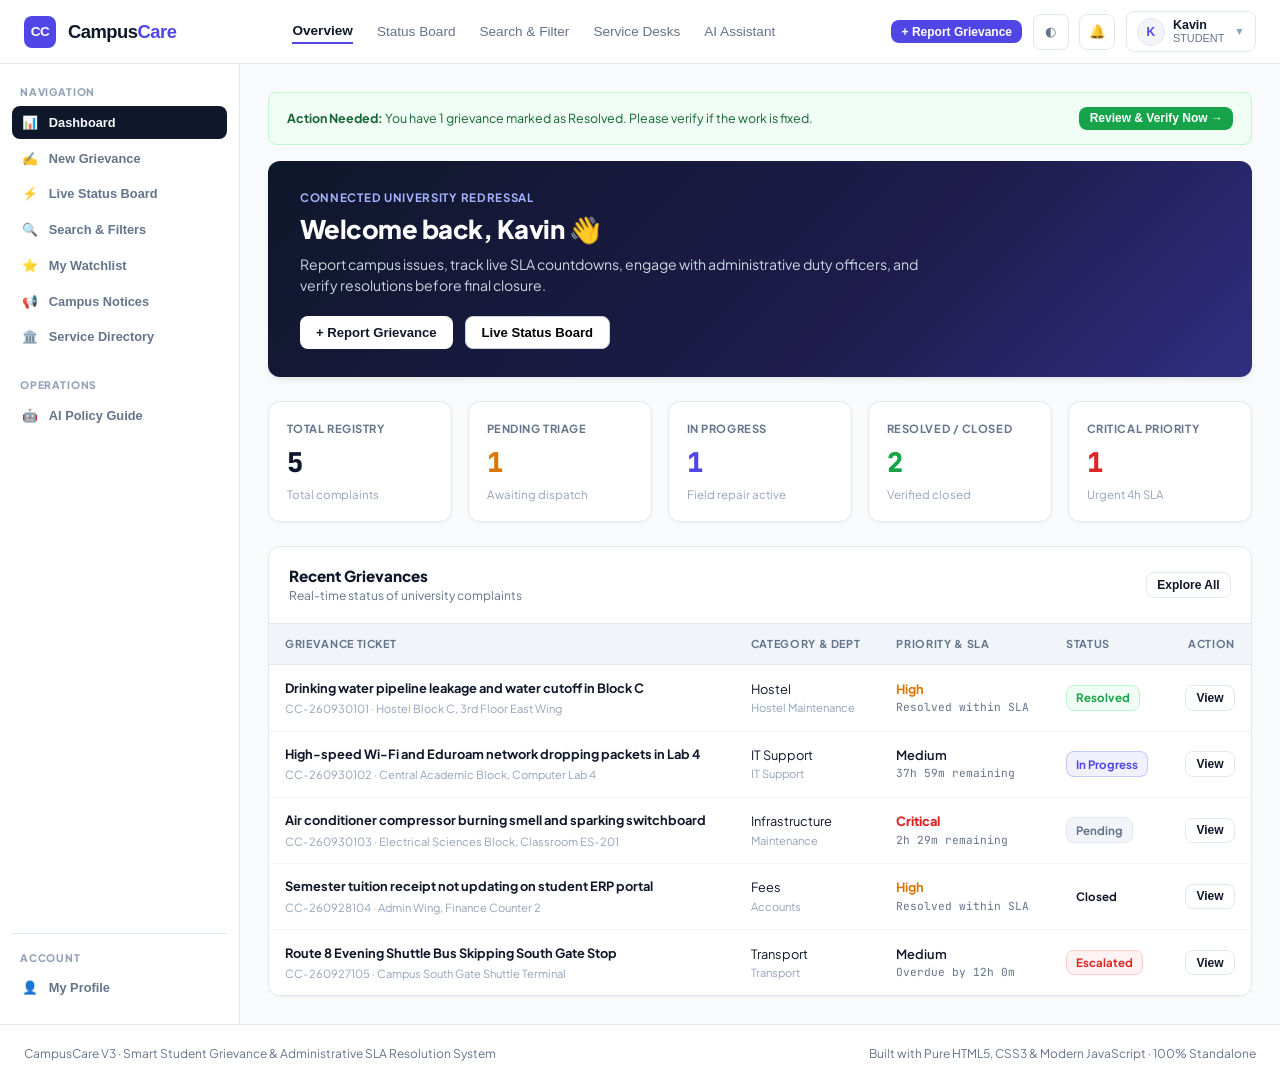
==== commit 668e9709: "refactor: centralize styling and app initialization Consolidated CSS into a root stylesheet, added i" ====
--- a/index.html
+++ b/index.html
@@ -11,6 +11,7 @@
     <link rel="preconnect" href="https://fonts.googleapis.com" />
     <link rel="preconnect" href="https://fonts.gstatic.com" crossorigin />
     <link href="https://fonts.googleapis.com/css2?family=Plus+Jakarta+Sans:wght@400;500;600;700;800&family=JetBrains+Mono:wght@400;500;600;700&display=swap" rel="stylesheet" />
+    <link rel="stylesheet" href="style.css" />
     <link rel="stylesheet" href="./src/style.css" />
   </head>
   <body>
@@ -169,7 +170,7 @@
             <p>Report campus issues, track live SLA countdowns, engage with administrative duty officers, and verify resolutions before final closure.</p>
             <div class="hero-actions">
               <button class="btn btn-light role-student-only" data-view="submit">+ Report Grievance</button>
-              <button class="btn btn-outline" data-view="status-board" style="color: #ffffff; border-color: rgba(255,255,255,0.25);">Live Status Board</button>
+              <button class="btn btn-outline" data-view="status-board" style="color: #000000; background: #ffffff; border: 1px solid #cbd5e1;">Live Status Board</button>
             </div>
           </div>
 
@@ -902,7 +903,8 @@
       </div>
     </footer>
 
-    <!-- Pure Vanilla JS Engine -->
-    <script type="module" src="./src/app.js"></script>
+    <!-- Pure Vanilla JS Engine (Supports both root and src directory placement) -->
+    <script src="app.js"></script>
+    <script src="./src/app.js"></script>
   </body>
 </html>
--- a/style.css
+++ b/style.css
@@ -0,0 +1,1002 @@
+/* CampusCare V3 — Pure CSS Architecture (Root copy for easy local running) */
+
+:root {
+  --bg: #f8fafc;
+  --bg-subtle: #f1f5f9;
+  --card: #ffffff;
+  --border: #e2e8f0;
+  --border-subtle: #f1f5f9;
+  --text: #0f172a;
+  --text-muted: #64748b;
+  --text-subtle: #94a3b8;
+  
+  --primary: #4f46e5;
+  --primary-hover: #4338ca;
+  --primary-subtle: rgba(79, 70, 229, 0.08);
+  
+  --success: #16a34a;
+  --success-bg: #f0fdf4;
+  --success-border: #bbf7d0;
+  
+  --warning: #d97706;
+  --warning-bg: #fffbeb;
+  --warning-border: #fde68a;
+  
+  --danger: #dc2626;
+  --danger-bg: #fef2f2;
+  --danger-border: #fecaca;
+
+  --shadow-sm: 0 1px 2px 0 rgba(0, 0, 0, 0.05);
+  --shadow: 0 4px 6px -1px rgba(0, 0, 0, 0.07), 0 2px 4px -2px rgba(0, 0, 0, 0.05);
+  --shadow-lg: 0 10px 15px -3px rgba(0, 0, 0, 0.08), 0 4px 6px -4px rgba(0, 0, 0, 0.04);
+  
+  --radius: 12px;
+  --radius-sm: 8px;
+  --radius-full: 9999px;
+  --font-sans: 'Plus Jakarta Sans', system-ui, -apple-system, sans-serif;
+  --font-mono: 'JetBrains Mono', monospace;
+}
+
+[data-theme="dark"],
+.dark {
+  --bg: #0b1120;
+  --bg-subtle: #0f172a;
+  --card: #131c31;
+  --border: #1e293b;
+  --border-subtle: #17223b;
+  --text: #f8fafc;
+  --text-muted: #94a3b8;
+  --text-subtle: #64748b;
+  
+  --primary: #6366f1;
+  --primary-hover: #4f46e5;
+  --primary-subtle: rgba(99, 102, 241, 0.15);
+  
+  --success: #22c55e;
+  --success-bg: rgba(34, 197, 94, 0.12);
+  --success-border: rgba(34, 197, 94, 0.3);
+  
+  --warning: #f59e0b;
+  --warning-bg: rgba(245, 158, 11, 0.12);
+  --warning-border: rgba(245, 158, 11, 0.3);
+  
+  --danger: #ef4444;
+  --danger-bg: rgba(239, 68, 68, 0.12);
+  --danger-border: rgba(239, 68, 68, 0.3);
+
+  --shadow-sm: 0 1px 2px 0 rgba(0, 0, 0, 0.3);
+  --shadow: 0 4px 6px -1px rgba(0, 0, 0, 0.4);
+  --shadow-lg: 0 12px 25px -4px rgba(0, 0, 0, 0.6);
+}
+
+* {
+  box-sizing: border-box;
+  margin: 0;
+  padding: 0;
+}
+
+body {
+  font-family: var(--font-sans);
+  background-color: var(--bg);
+  color: var(--text);
+  line-height: 1.5;
+  -webkit-font-smoothing: antialiased;
+  min-height: 100vh;
+  display: flex;
+  flex-direction: column;
+}
+
+/* Custom Scrollbars */
+::-webkit-scrollbar {
+  width: 6px;
+  height: 6px;
+}
+::-webkit-scrollbar-track {
+  background: transparent;
+}
+::-webkit-scrollbar-thumb {
+  background: rgba(148, 163, 184, 0.4);
+  border-radius: var(--radius-full);
+}
+::-webkit-scrollbar-thumb:hover {
+  background: rgba(148, 163, 184, 0.7);
+}
+
+/* Tabular figures */
+.font-mono,
+.tabular-nums {
+  font-family: var(--font-mono);
+  font-variant-numeric: tabular-nums;
+}
+
+/* App Header & Top Bar */
+.topbar {
+  height: 64px;
+  background: var(--card);
+  border-bottom: 1px solid var(--border);
+  position: sticky;
+  top: 0;
+  z-index: 40;
+  display: flex;
+  align-items: center;
+  padding: 0 1.5rem;
+}
+
+.topbar-container {
+  width: 100%;
+  max-width: 1400px;
+  margin: 0 auto;
+  display: flex;
+  align-items: center;
+  justify-content: space-between;
+  gap: 1rem;
+}
+
+.brand-lockup {
+  display: flex;
+  align-items: center;
+  gap: 0.75rem;
+  text-decoration: none;
+  color: var(--text);
+  cursor: pointer;
+  background: none;
+  border: none;
+}
+
+.brand-icon {
+  width: 32px;
+  height: 32px;
+  border-radius: var(--radius-sm);
+  background: var(--primary);
+  color: #ffffff;
+  display: grid;
+  place-items: center;
+  font-weight: 800;
+  font-size: 0.85rem;
+  letter-spacing: -0.5px;
+}
+
+.brand-name {
+  font-size: 1.15rem;
+  font-weight: 800;
+  letter-spacing: -0.5px;
+}
+
+.brand-name span {
+  color: var(--primary);
+}
+
+.topbar-nav {
+  display: flex;
+  align-items: center;
+  gap: 1.5rem;
+}
+
+.nav-link {
+  background: none;
+  border: none;
+  color: var(--text-muted);
+  font-size: 0.85rem;
+  font-weight: 500;
+  cursor: pointer;
+  padding: 0.25rem 0;
+  transition: color 0.15s ease;
+  text-decoration: none;
+}
+
+.nav-link:hover {
+  color: var(--text);
+}
+
+.nav-link.active {
+  color: var(--text);
+  font-weight: 700;
+  border-bottom: 2px solid var(--primary);
+}
+
+.topbar-actions {
+  display: flex;
+  align-items: center;
+  gap: 0.65rem;
+}
+
+.btn-icon {
+  width: 36px;
+  height: 36px;
+  border-radius: var(--radius-sm);
+  border: 1px solid var(--border);
+  background: var(--card);
+  color: var(--text-muted);
+  display: grid;
+  place-items: center;
+  cursor: pointer;
+  position: relative;
+  transition: background 0.15s, color 0.15s;
+}
+
+.btn-icon:hover {
+  background: var(--bg-subtle);
+  color: var(--text);
+}
+
+.badge-dot {
+  position: absolute;
+  top: 6px;
+  right: 6px;
+  width: 7px;
+  height: 7px;
+  background: var(--danger);
+  border-radius: 50%;
+  border: 1.5px solid var(--card);
+}
+
+/* User pill selector */
+.user-dropdown-btn {
+  display: flex;
+  align-items: center;
+  gap: 0.5rem;
+  padding: 0.35rem 0.65rem;
+  border-radius: var(--radius-sm);
+  border: 1px solid var(--border);
+  background: var(--card);
+  cursor: pointer;
+  text-align: left;
+  transition: background 0.15s;
+}
+
+.user-dropdown-btn:hover {
+  background: var(--bg-subtle);
+}
+
+.user-avatar {
+  width: 28px;
+  height: 28px;
+  border-radius: 50%;
+  background: var(--bg-subtle);
+  border: 1px solid var(--border);
+  color: var(--primary);
+  font-weight: 700;
+  font-size: 0.75rem;
+  display: grid;
+  place-items: center;
+}
+
+.user-meta-name {
+  font-size: 0.78rem;
+  font-weight: 700;
+  line-height: 1.1;
+  color: var(--text);
+}
+
+.user-meta-role {
+  font-size: 0.68rem;
+  color: var(--text-muted);
+}
+
+/* Layout Shell */
+.app-shell {
+  display: flex;
+  max-width: 1400px;
+  width: 100%;
+  margin: 0 auto;
+  flex: 1;
+}
+
+.app-sidebar {
+  width: 240px;
+  flex-shrink: 0;
+  border-right: 1px solid var(--border);
+  background: var(--card);
+  padding: 1.25rem 0.75rem;
+  display: flex;
+  flex-direction: column;
+  gap: 1.5rem;
+}
+
+.side-group-title {
+  font-size: 0.65rem;
+  font-weight: 800;
+  letter-spacing: 0.08em;
+  text-transform: uppercase;
+  color: var(--text-subtle);
+  padding: 0 0.5rem 0.4rem;
+}
+
+.side-menu {
+  display: flex;
+  flex-direction: column;
+  gap: 0.2rem;
+}
+
+.side-link {
+  display: flex;
+  align-items: center;
+  justify-content: space-between;
+  width: 100%;
+  padding: 0.55rem 0.65rem;
+  border-radius: var(--radius-sm);
+  border: none;
+  background: transparent;
+  color: var(--text-muted);
+  font-size: 0.8rem;
+  font-weight: 600;
+  text-align: left;
+  cursor: pointer;
+  transition: all 0.15s ease;
+}
+
+.side-link:hover {
+  background: var(--bg-subtle);
+  color: var(--text);
+}
+
+.side-link.active {
+  background: var(--text);
+  color: var(--bg);
+}
+
+[data-theme="dark"] .side-link.active {
+  background: var(--primary);
+  color: #ffffff;
+}
+
+.side-link-inner {
+  display: flex;
+  align-items: center;
+  gap: 0.65rem;
+  white-space: nowrap;
+  overflow: hidden;
+  text-overflow: ellipsis;
+}
+
+.side-badge {
+  font-size: 0.65rem;
+  font-weight: 800;
+  padding: 0.1rem 0.4rem;
+  border-radius: var(--radius-full);
+  background: var(--danger);
+  color: #fff;
+}
+
+.side-badge.warn {
+  background: var(--warning);
+}
+
+.main-viewport {
+  flex: 1;
+  min-width: 0;
+  padding: 1.75rem;
+  overflow-y: auto;
+}
+
+/* Views display toggle */
+.app-view {
+  display: none;
+}
+.app-view.active {
+  display: block;
+}
+
+/* Typography & Section Headers */
+.view-header {
+  margin-bottom: 1.5rem;
+}
+
+.kicker {
+  font-size: 0.72rem;
+  font-weight: 700;
+  text-transform: uppercase;
+  letter-spacing: 0.06em;
+  color: var(--primary);
+  margin-bottom: 0.25rem;
+}
+
+.view-title {
+  font-size: 1.6rem;
+  font-weight: 800;
+  letter-spacing: -0.02em;
+  color: var(--text);
+  line-height: 1.2;
+}
+
+.view-subtitle {
+  font-size: 0.85rem;
+  color: var(--text-muted);
+  margin-top: 0.35rem;
+}
+
+/* Cards & Surfaces */
+.card {
+  background: var(--card);
+  border: 1px solid var(--border);
+  border-radius: var(--radius);
+  padding: 1.25rem;
+  box-shadow: var(--shadow-sm);
+}
+
+/* Hero Section */
+.hero-banner {
+  background: linear-gradient(135deg, #0f172a 0%, #1e1b4b 60%, #312e81 100%);
+  color: #ffffff;
+  border-radius: var(--radius);
+  padding: 1.75rem 2rem;
+  position: relative;
+  overflow: hidden;
+  box-shadow: var(--shadow);
+  margin-bottom: 1.5rem;
+}
+
+.hero-banner h2 {
+  font-size: 1.6rem;
+  font-weight: 800;
+  letter-spacing: -0.02em;
+  margin-bottom: 0.35rem;
+}
+
+.hero-banner p {
+  color: #cbd5e1;
+  font-size: 0.88rem;
+  max-width: 650px;
+  line-height: 1.5;
+  margin-bottom: 1.25rem;
+}
+
+.hero-actions {
+  display: flex;
+  flex-wrap: wrap;
+  gap: 0.75rem;
+}
+
+/* Buttons */
+.btn {
+  display: inline-flex;
+  align-items: center;
+  justify-content: center;
+  gap: 0.5rem;
+  padding: 0.5rem 1rem;
+  font-size: 0.82rem;
+  font-weight: 600;
+  border-radius: var(--radius-sm);
+  cursor: pointer;
+  transition: all 0.15s ease;
+  border: none;
+  white-space: nowrap;
+  text-decoration: none;
+}
+
+.btn-primary {
+  background: var(--primary);
+  color: #ffffff;
+}
+.btn-primary:hover {
+  background: var(--primary-hover);
+}
+
+.btn-dark {
+  background: #0f172a;
+  color: #ffffff;
+}
+.btn-dark:hover {
+  background: #1e293b;
+}
+
+.btn-light {
+  background: #ffffff;
+  color: #0f172a;
+}
+.btn-light:hover {
+  background: #f1f5f9;
+}
+
+.btn-outline {
+  border: 1px solid var(--border);
+  background: var(--card);
+  color: var(--text);
+}
+.btn-outline:hover {
+  background: var(--bg-subtle);
+}
+
+.btn-danger {
+  background: var(--danger);
+  color: #ffffff;
+}
+
+.btn-success {
+  background: var(--success);
+  color: #ffffff;
+}
+
+.btn-sm {
+  padding: 0.3rem 0.65rem;
+  font-size: 0.75rem;
+}
+
+/* KPI Stat Cards Grid */
+.kpi-grid {
+  display: grid;
+  grid-template-columns: repeat(auto-fit, minmax(170px, 1fr));
+  gap: 1rem;
+  margin-bottom: 1.5rem;
+}
+
+.kpi-card {
+  background: var(--card);
+  border: 1px solid var(--border);
+  border-radius: var(--radius);
+  padding: 1.1rem;
+  box-shadow: var(--shadow-sm);
+}
+
+.kpi-label {
+  font-size: 0.7rem;
+  font-weight: 700;
+  text-transform: uppercase;
+  color: var(--text-muted);
+  letter-spacing: 0.05em;
+}
+
+.kpi-value {
+  font-size: 1.7rem;
+  font-weight: 800;
+  margin-top: 0.35rem;
+  color: var(--text);
+}
+
+.kpi-sub {
+  font-size: 0.72rem;
+  color: var(--text-subtle);
+  margin-top: 0.2rem;
+}
+
+/* High-Density Data Tables */
+.table-container {
+  overflow-x: auto;
+  border: 1px solid var(--border);
+  border-radius: var(--radius);
+  background: var(--card);
+}
+
+.data-table {
+  width: 100%;
+  border-collapse: collapse;
+  text-align: left;
+  font-size: 0.8rem;
+}
+
+.data-table th {
+  padding: 0.75rem 1rem;
+  font-size: 0.68rem;
+  font-weight: 700;
+  text-transform: uppercase;
+  letter-spacing: 0.06em;
+  color: var(--text-muted);
+  border-bottom: 1px solid var(--border);
+  background: var(--bg-subtle);
+}
+
+.data-table td {
+  padding: 0.85rem 1rem;
+  border-bottom: 1px solid var(--border-subtle);
+  color: var(--text);
+  vertical-align: middle;
+}
+
+.data-table tr:hover {
+  background-color: var(--bg-subtle);
+  cursor: pointer;
+}
+
+.data-table tr:last-child td {
+  border-bottom: none;
+}
+
+/* Status Chips & Tags (Unboxed Discipline) */
+.status-tag {
+  display: inline-block;
+  font-size: 0.72rem;
+  font-weight: 700;
+  padding: 0.2rem 0.55rem;
+  border-radius: var(--radius-sm);
+  border: 1px solid transparent;
+}
+
+.status-pending {
+  background: var(--bg-subtle);
+  color: var(--text-muted);
+  border-color: var(--border);
+}
+
+.status-inprogress {
+  background: var(--primary-subtle);
+  color: var(--primary);
+  border-color: rgba(99, 102, 241, 0.3);
+}
+
+.status-resolved {
+  background: var(--success-bg);
+  color: var(--success);
+  border-color: var(--success-border);
+}
+
+.status-escalated {
+  background: var(--danger-bg);
+  color: var(--danger);
+  border-color: var(--danger-border);
+}
+
+.priority-critical {
+  color: var(--danger);
+  font-weight: 800;
+}
+.priority-high {
+  color: var(--warning);
+  font-weight: 700;
+}
+.priority-medium {
+  color: var(--text);
+  font-weight: 600;
+}
+.priority-low {
+  color: var(--text-muted);
+}
+
+/* Forms & Inputs */
+.form-group {
+  margin-bottom: 1rem;
+}
+
+.form-label {
+  display: block;
+  font-size: 0.75rem;
+  font-weight: 700;
+  color: var(--text);
+  margin-bottom: 0.35rem;
+}
+
+.form-input,
+.form-textarea,
+.form-select {
+  width: 100%;
+  padding: 0.6rem 0.75rem;
+  font-size: 0.82rem;
+  font-family: inherit;
+  color: var(--text);
+  background: var(--bg-subtle);
+  border: 1px solid var(--border);
+  border-radius: var(--radius-sm);
+  outline: none;
+  transition: border-color 0.15s, box-shadow 0.15s;
+}
+
+.form-input:focus,
+.form-textarea:focus,
+.form-select:focus {
+  border-color: var(--primary);
+  box-shadow: 0 0 0 3px var(--primary-subtle);
+}
+
+.form-grid-2 {
+  display: grid;
+  grid-template-columns: repeat(auto-fit, minmax(240px, 1fr));
+  gap: 1rem;
+}
+
+/* Two-column Intake Layout */
+.intake-layout {
+  display: grid;
+  grid-template-columns: 1.4fr 1fr;
+  gap: 1.5rem;
+  align-items: start;
+}
+
+@media (max-width: 960px) {
+  .intake-layout {
+    grid-template-columns: 1fr;
+  }
+  .app-sidebar {
+    display: none;
+  }
+}
+
+/* AI / Heuristic Analysis Panel */
+.ai-panel {
+  background: var(--card);
+  border: 1.5px dashed var(--primary);
+  border-radius: var(--radius);
+  padding: 1.25rem;
+  box-shadow: var(--shadow-sm);
+}
+
+.ai-header {
+  display: flex;
+  align-items: center;
+  gap: 0.5rem;
+  font-size: 0.85rem;
+  font-weight: 800;
+  color: var(--primary);
+  margin-bottom: 1rem;
+  padding-bottom: 0.5rem;
+  border-bottom: 1px solid var(--border-subtle);
+}
+
+.ai-row {
+  display: flex;
+  justify-content: space-between;
+  font-size: 0.78rem;
+  padding: 0.4rem 0;
+  border-bottom: 1px solid var(--border-subtle);
+}
+
+.ai-row-label {
+  color: var(--text-muted);
+}
+
+.ai-row-value {
+  font-weight: 700;
+  color: var(--text);
+  text-align: right;
+}
+
+.ai-tip {
+  margin-top: 0.75rem;
+  padding: 0.75rem;
+  background: var(--bg-subtle);
+  border-radius: var(--radius-sm);
+  font-size: 0.74rem;
+  color: var(--text-muted);
+  line-height: 1.4;
+}
+
+/* Alert Banners */
+.alert {
+  padding: 0.85rem 1.1rem;
+  border-radius: var(--radius-sm);
+  font-size: 0.78rem;
+  margin-bottom: 1rem;
+  display: flex;
+  align-items: center;
+  justify-content: space-between;
+  gap: 0.75rem;
+}
+
+.alert-warning {
+  background: var(--warning-bg);
+  border: 1px solid var(--warning-border);
+  color: #92400e;
+}
+
+.alert-success {
+  background: var(--success-bg);
+  border: 1px solid var(--success-border);
+  color: #166534;
+}
+
+.alert-danger {
+  background: var(--danger-bg);
+  border: 1px solid var(--danger-border);
+  color: #991b1b;
+}
+
+/* Timeline Components */
+.timeline {
+  position: relative;
+  padding-left: 1.5rem;
+  margin-top: 1rem;
+}
+
+.timeline::before {
+  content: '';
+  position: absolute;
+  left: 6px;
+  top: 6px;
+  bottom: 6px;
+  width: 2px;
+  background: var(--border);
+}
+
+.timeline-item {
+  position: relative;
+  margin-bottom: 1.25rem;
+  font-size: 0.78rem;
+}
+
+.timeline-dot {
+  position: absolute;
+  left: -1.5rem;
+  top: 3px;
+  width: 14px;
+  height: 14px;
+  border-radius: 50%;
+  background: var(--primary);
+  border: 3px solid var(--card);
+}
+
+.timeline-dot.success {
+  background: var(--success);
+}
+.timeline-dot.danger {
+  background: var(--danger);
+}
+
+.timeline-title {
+  font-weight: 700;
+  color: var(--text);
+  display: flex;
+  justify-content: space-between;
+}
+
+.timeline-time {
+  font-size: 0.7rem;
+  color: var(--text-subtle);
+  font-family: var(--font-mono);
+}
+
+.timeline-desc {
+  color: var(--text-muted);
+  margin-top: 0.2rem;
+}
+
+/* Discussion Chat */
+.chat-container {
+  display: flex;
+  flex-direction: column;
+  height: 380px;
+  border: 1px solid var(--border);
+  border-radius: var(--radius);
+  background: var(--card);
+  overflow: hidden;
+}
+
+.chat-messages {
+  flex: 1;
+  padding: 1rem;
+  overflow-y: auto;
+  display: flex;
+  flex-direction: column;
+  gap: 0.75rem;
+}
+
+.chat-bubble {
+  max-width: 80%;
+  padding: 0.65rem 0.85rem;
+  border-radius: var(--radius-sm);
+  font-size: 0.78rem;
+  line-height: 1.4;
+}
+
+.chat-bubble.mine {
+  align-self: flex-end;
+  background: var(--primary);
+  color: #ffffff;
+}
+
+.chat-bubble.theirs {
+  align-self: flex-start;
+  background: var(--bg-subtle);
+  border: 1px solid var(--border);
+  color: var(--text);
+}
+
+.chat-input-bar {
+  padding: 0.75rem;
+  border-top: 1px solid var(--border);
+  background: var(--bg-subtle);
+  display: flex;
+  gap: 0.5rem;
+}
+
+/* Modal Dialog */
+.modal-overlay {
+  position: fixed;
+  inset: 0;
+  background: rgba(15, 23, 42, 0.75);
+  backdrop-filter: blur(2px);
+  z-index: 100;
+  display: none;
+  place-items: center;
+  padding: 1rem;
+}
+
+.modal-overlay.open {
+  display: grid;
+}
+
+.modal-box {
+  background: var(--card);
+  border: 1px solid var(--border);
+  border-radius: var(--radius);
+  max-width: 520px;
+  width: 100%;
+  padding: 1.5rem;
+  box-shadow: var(--shadow-lg);
+  position: relative;
+}
+
+.modal-close {
+  position: absolute;
+  top: 1rem;
+  right: 1rem;
+  background: none;
+  border: none;
+  font-size: 1.25rem;
+  color: var(--text-muted);
+  cursor: pointer;
+}
+
+/* Toast notifications */
+.toast-container {
+  position: fixed;
+  bottom: 1.5rem;
+  right: 1.5rem;
+  z-index: 120;
+  display: flex;
+  flex-direction: column;
+  gap: 0.5rem;
+}
+
+.toast {
+  padding: 0.75rem 1.25rem;
+  border-radius: var(--radius-sm);
+  background: #0f172a;
+  color: #ffffff;
+  font-size: 0.78rem;
+  font-weight: 600;
+  box-shadow: var(--shadow);
+  animation: slideUp 0.25s ease-out;
+}
+
+[data-theme="dark"] .toast {
+  background: #1e293b;
+  border: 1px solid #334155;
+}
+
+@keyframes slideUp {
+  from {
+    opacity: 0;
+    transform: translateY(10px);
+  }
+  to {
+    opacity: 1;
+    transform: translateY(0);
+  }
+}
+
+/* Progress bar */
+.bar-track {
+  width: 100%;
+  height: 8px;
+  background: var(--bg-subtle);
+  border-radius: var(--radius-full);
+  overflow: hidden;
+}
+
+.bar-fill {
+  height: 100%;
+  background: var(--primary);
+  border-radius: var(--radius-full);
+  transition: width 0.4s ease;
+}
+
+.bar-fill.success {
+  background: var(--success);
+}
+
+/* App Footer */
+.app-footer {
+  border-top: 1px solid var(--border);
+  background: var(--card);
+  padding: 1.25rem 1.5rem;
+  font-size: 0.75rem;
+  color: var(--text-muted);
+}
+
+.footer-inner {
+  max-width: 1400px;
+  margin: 0 auto;
+  display: flex;
+  flex-wrap: wrap;
+  align-items: center;
+  justify-content: space-between;
+  gap: 0.75rem;
+}
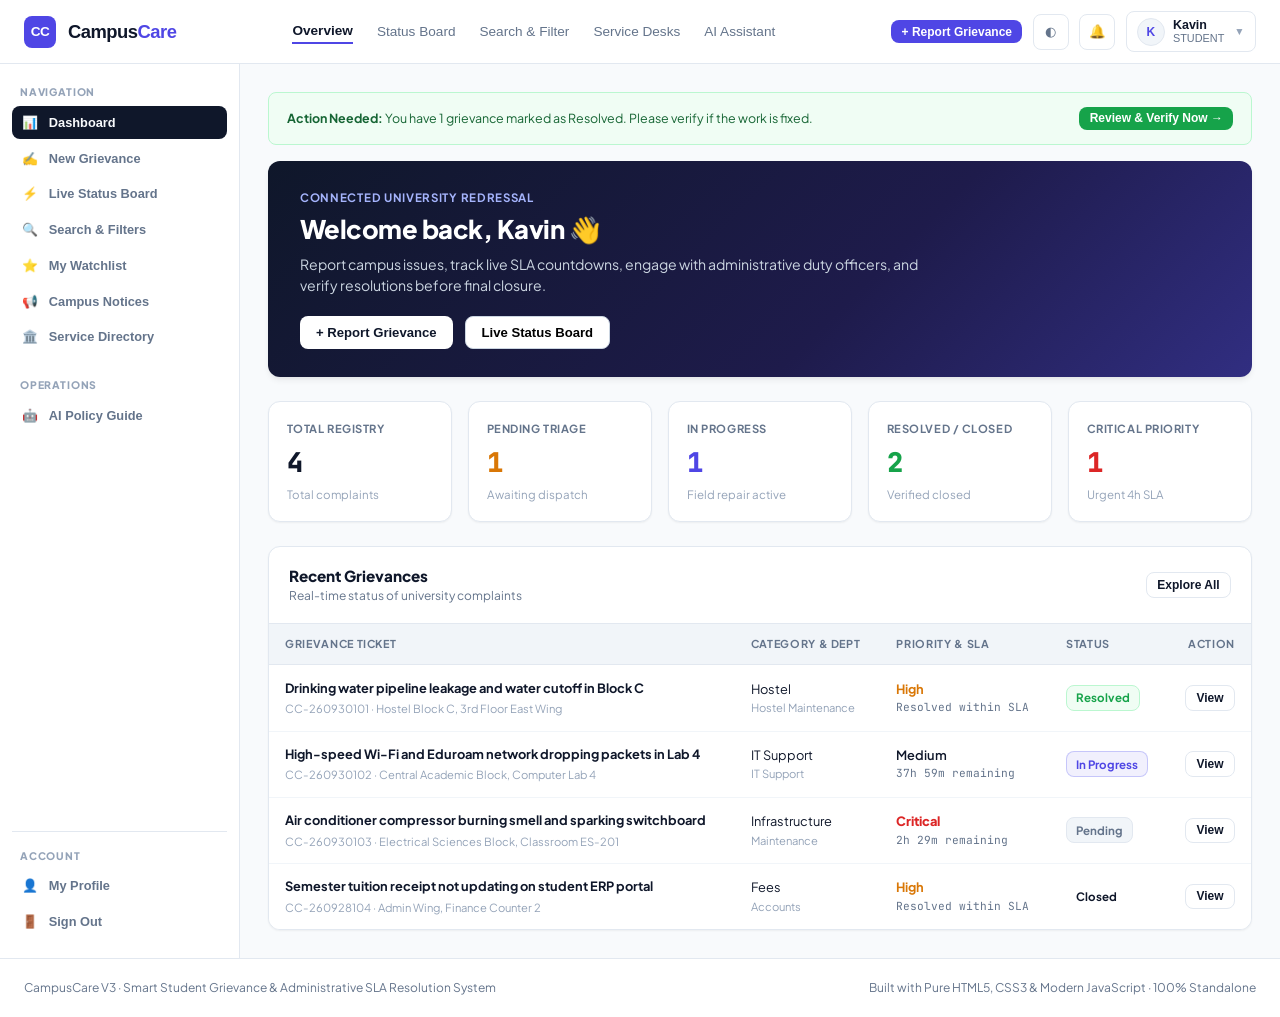
==== commit 30dab7a9: "feat(auth): implement authentication scaffolding Added password fields to user mock data and updated" ====
--- a/index.html
+++ b/index.html
@@ -50,8 +50,14 @@
             <span id="notif-badge-dot" class="badge-dot" style="display: none;"></span>
           </button>
 
-          <!-- Persona Selector Pill -->
-          <div style="position: relative;">
+          <!-- Guest Auth Actions (when signed out) -->
+          <div id="header-auth-guest" style="display: none; align-items: center; gap: 0.5rem;">
+            <button class="btn btn-outline btn-sm" data-view="login">Sign In</button>
+            <button class="btn btn-primary btn-sm" data-view="register">Register</button>
+          </div>
+
+          <!-- Logged-in Persona Selector Pill -->
+          <div id="header-auth-user" style="position: relative;">
             <button id="role-dropdown-btn" class="user-dropdown-btn">
               <div id="header-user-avatar" class="user-avatar">K</div>
               <div>
@@ -62,8 +68,8 @@
             </button>
 
             <!-- Dropdown Menu -->
-            <div id="role-menu" class="card" style="position: absolute; right: 0; top: 110%; width: 260px; padding: 0.5rem 0; z-index: 50; display: none; box-shadow: var(--shadow-lg);">
-              <!-- Injected by app.js -->
+            <div id="role-menu" class="card" style="position: absolute; right: 0; top: 110%; width: 270px; padding: 0.5rem 0; z-index: 50; display: none; box-shadow: var(--shadow-lg);">
+              <!-- Injected by app.js: Profile, Switch persona, Sign Out -->
             </div>
           </div>
         </div>
@@ -144,8 +150,11 @@
         <div style="margin-top: auto; padding-top: 1rem; border-top: 1px solid var(--border);">
           <div class="side-group-title">Account</div>
           <div class="side-menu">
-            <button class="side-link" data-view="profile">
+            <button class="side-link" data-view="profile" id="side-link-profile">
               <div class="side-link-inner"><span>👤</span> <span>My Profile</span></div>
+            </button>
+            <button class="side-link" id="side-link-auth">
+              <div class="side-link-inner"><span>🚪</span> <span id="side-link-auth-text">Sign Out</span></div>
             </button>
           </div>
         </div>
@@ -153,6 +162,183 @@
 
       <!-- Main Viewport -->
       <main class="main-viewport">
+        <!-- AUTH VIEW: LOGIN -->
+        <section id="view-login" class="app-view">
+          <div class="auth-wrapper">
+            <div class="card auth-card">
+              <div class="auth-header">
+                <div class="brand-icon" style="width: 48px; height: 48px; font-size: 1.15rem; margin: 0 auto 0.75rem;">CC</div>
+                <h2 style="font-size: 1.45rem; font-weight: 800; color: var(--text);">Sign in to CampusCare</h2>
+                <p style="font-size: 0.82rem; color: var(--text-muted); margin-top: 0.35rem;">
+                  Smart Student Grievance & Administrative Redressal System
+                </p>
+              </div>
+
+              <!-- Quick Demo Accounts -->
+              <div class="demo-accounts-bar">
+                <div style="display: flex; justify-content: space-between; align-items: center; margin-bottom: 0.5rem;">
+                  <span style="font-size: 0.68rem; font-weight: 800; text-transform: uppercase; color: var(--text-subtle); letter-spacing: 0.05em;">Quick Demo Fill (Click any)</span>
+                  <span style="font-size: 0.68rem; color: var(--text-muted);">Instant test accounts</span>
+                </div>
+                <div style="display: flex; flex-wrap: wrap; gap: 0.4rem;">
+                  <button type="button" class="demo-chip" data-fill="student">👨‍🎓 Student</button>
+                  <button type="button" class="demo-chip" data-fill="staff">🛠️ Staff</button>
+                  <button type="button" class="demo-chip" data-fill="head">👔 Dept Head</button>
+                  <button type="button" class="demo-chip" data-fill="admin">🛡️ Dean / Admin</button>
+                </div>
+              </div>
+
+              <form id="login-form">
+                <div id="login-alert-box" class="alert alert-danger" style="display: none; margin-bottom: 1rem;"></div>
+
+                <div class="form-group">
+                  <label class="form-label" for="login-email">Official University Email *</label>
+                  <input id="login-email" type="email" class="form-input" placeholder="e.g. kavinam@karunya.edu.in" required autocomplete="username" />
+                </div>
+
+                <div class="form-group">
+                  <div style="display: flex; justify-content: space-between; align-items: center; margin-bottom: 0.35rem;">
+                    <label class="form-label" for="login-password" style="margin-bottom: 0;">Password *</label>
+                    <a href="#" id="login-forgot-btn" style="font-size: 0.72rem; color: var(--primary); text-decoration: none; font-weight: 600;">Forgot Password?</a>
+                  </div>
+                  <div style="position: relative;">
+                    <input id="login-password" type="password" class="form-input" placeholder="Enter password (e.g. student123)" required autocomplete="current-password" />
+                    <button type="button" id="toggle-login-pass" style="position: absolute; right: 10px; top: 50%; transform: translateY(-50%); background: none; border: none; cursor: pointer; color: var(--text-muted); font-size: 0.85rem;" title="Show or hide password" aria-label="Toggle password visibility">👁️</button>
+                  </div>
+                </div>
+
+                <div style="display: flex; justify-content: space-between; align-items: center; margin-bottom: 1.25rem;">
+                  <label style="display: flex; align-items: center; gap: 0.45rem; font-size: 0.78rem; cursor: pointer; color: var(--text-muted);">
+                    <input type="checkbox" id="login-remember" checked />
+                    <span>Stay signed in on this computer</span>
+                  </label>
+                </div>
+
+                <button type="submit" id="login-submit-btn" class="btn btn-primary" style="width: 100%; padding: 0.7rem; font-size: 0.9rem; font-weight: 700;">
+                  Sign In to Dashboard →
+                </button>
+
+                <div style="text-align: center; margin-top: 1.25rem; padding-top: 1.1rem; border-top: 1px solid var(--border-subtle); font-size: 0.8rem; color: var(--text-muted);">
+                  New to CampusCare? <button type="button" class="btn-link" data-view="register" style="color: var(--primary); font-weight: 700; background: none; border: none; cursor: pointer; text-decoration: underline;">Create Student or Staff Account</button>
+                </div>
+              </form>
+            </div>
+          </div>
+        </section>
+
+        <!-- AUTH VIEW: REGISTER -->
+        <section id="view-register" class="app-view">
+          <div class="auth-wrapper" style="max-width: 600px;">
+            <div class="card auth-card">
+              <div class="auth-header">
+                <div class="brand-icon" style="width: 48px; height: 48px; font-size: 1.15rem; margin: 0 auto 0.75rem;">CC</div>
+                <h2 style="font-size: 1.45rem; font-weight: 800; color: var(--text);">Create University Account</h2>
+                <p style="font-size: 0.82rem; color: var(--text-muted); margin-top: 0.35rem;">
+                  Register to file grievances, track SLA countdowns, and verify resolutions
+                </p>
+              </div>
+
+              <form id="register-form">
+                <div id="register-alert-box" class="alert alert-danger" style="display: none; margin-bottom: 1rem;"></div>
+                <div id="register-success-box" class="alert alert-success" style="display: none; margin-bottom: 1rem;"></div>
+
+                <!-- Account Role Selector -->
+                <div class="form-group">
+                  <label class="form-label">Registering Role *</label>
+                  <div style="display: grid; grid-template-columns: 1fr 1fr; gap: 0.75rem;">
+                    <label id="role-card-student" class="role-picker-card selected" style="cursor: pointer; border: 1.5px solid var(--primary); background: var(--primary-subtle); padding: 0.75rem 0.85rem; border-radius: var(--radius-sm); display: flex; align-items: center; gap: 0.6rem;">
+                      <input type="radio" name="reg_role_choice" value="student" checked style="accent-color: var(--primary);" />
+                      <div>
+                        <div style="font-weight: 700; font-size: 0.82rem; color: var(--text);">👨‍🎓 Student</div>
+                        <div style="font-size: 0.68rem; color: var(--text-muted);">Hostel, Mess, Exams, Fees</div>
+                      </div>
+                    </label>
+                    <label id="role-card-staff" class="role-picker-card" style="cursor: pointer; border: 1.5px solid var(--border); background: var(--bg-subtle); padding: 0.75rem 0.85rem; border-radius: var(--radius-sm); display: flex; align-items: center; gap: 0.6rem;">
+                      <input type="radio" name="reg_role_choice" value="staff" style="accent-color: var(--primary);" />
+                      <div>
+                        <div style="font-weight: 700; font-size: 0.82rem; color: var(--text);">🛠️ Staff / Faculty</div>
+                        <div style="font-size: 0.68rem; color: var(--text-muted);">Resolution & Duty Desk</div>
+                      </div>
+                    </label>
+                  </div>
+                </div>
+
+                <div class="form-grid-2">
+                  <div class="form-group">
+                    <label class="form-label" for="reg-name">Full Name *</label>
+                    <input id="reg-name" type="text" class="form-input" placeholder="e.g. Kavin A M" required />
+                  </div>
+                  <div class="form-group">
+                    <label class="form-label" id="reg-id-label" for="reg-id">Student Reg. Number *</label>
+                    <input id="reg-id" type="text" class="form-input" placeholder="e.g. URK23CS1042" required />
+                  </div>
+                </div>
+
+                <div class="form-grid-2">
+                  <div class="form-group">
+                    <label class="form-label" for="reg-email">Official University Email *</label>
+                    <input id="reg-email" type="email" class="form-input" placeholder="e.g. student@karunya.edu.in" required autocomplete="username" />
+                  </div>
+                  <div class="form-group">
+                    <label class="form-label" for="reg-phone">Contact Mobile Number</label>
+                    <input id="reg-phone" type="tel" class="form-input" placeholder="+91 98765 43210" />
+                  </div>
+                </div>
+
+                <div class="form-grid-2">
+                  <div class="form-group">
+                    <label class="form-label" for="reg-dept">Academic Department *</label>
+                    <select id="reg-dept" class="form-select" required>
+                      <option value="Computer Science & Engineering">Computer Science & Engineering</option>
+                      <option value="Information Technology">Information Technology</option>
+                      <option value="Electronics & Communication">Electronics & Communication</option>
+                      <option value="Mechanical Engineering">Mechanical Engineering</option>
+                      <option value="Civil Engineering">Civil Engineering</option>
+                      <option value="Biotechnology">Biotechnology</option>
+                      <option value="Management Studies">Management Studies</option>
+                      <option value="Maintenance">Maintenance & Operations</option>
+                      <option value="Hostel Administration">Hostel Administration</option>
+                      <option value="General Administration">General Administration</option>
+                    </select>
+                  </div>
+                  <div class="form-group" id="reg-hostel-group">
+                    <label class="form-label" for="reg-hostel">Hostel Residence / Commuter</label>
+                    <input id="reg-hostel" type="text" class="form-input" placeholder="e.g. Block C, Room 314 or Day Scholar" />
+                  </div>
+                </div>
+
+                <div class="form-grid-2">
+                  <div class="form-group">
+                    <label class="form-label" for="reg-password">Password (min. 6 chars) *</label>
+                    <div style="position: relative;">
+                      <input id="reg-password" type="password" class="form-input" placeholder="Create strong password" required minlength="6" autocomplete="new-password" />
+                      <button type="button" id="toggle-reg-pass" style="position: absolute; right: 10px; top: 50%; transform: translateY(-50%); background: none; border: none; cursor: pointer; color: var(--text-muted); font-size: 0.85rem;" title="Show or hide password" aria-label="Toggle password visibility">👁️</button>
+                    </div>
+                  </div>
+                  <div class="form-group">
+                    <label class="form-label" for="reg-confirm">Confirm Password *</label>
+                    <input id="reg-confirm" type="password" class="form-input" placeholder="Re-enter password" required minlength="6" autocomplete="new-password" />
+                  </div>
+                </div>
+
+                <div class="form-group">
+                  <label style="display: flex; align-items: start; gap: 0.5rem; font-size: 0.74rem; cursor: pointer; color: var(--text-muted);">
+                    <input type="checkbox" id="reg-agree" required style="margin-top: 2px;" checked />
+                    <span>I verify that all information provided is accurate and agree to abide by the University Code of Conduct and Grievance Redressal Regulations.</span>
+                  </label>
+                </div>
+
+                <button type="submit" id="reg-submit-btn" class="btn btn-primary" style="width: 100%; padding: 0.7rem; font-size: 0.9rem; font-weight: 700;">
+                  Complete Registration & Enter Portal →
+                </button>
+
+                <div style="text-align: center; margin-top: 1.25rem; padding-top: 1.1rem; border-top: 1px solid var(--border-subtle); font-size: 0.8rem; color: var(--text-muted);">
+                  Already registered? <button type="button" class="btn-link" data-view="login" style="color: var(--primary); font-weight: 700; background: none; border: none; cursor: pointer; text-decoration: underline;">Sign In with existing account</button>
+                </div>
+              </form>
+            </div>
+          </div>
+        </section>
         <!-- VIEW 1: DASHBOARD -->
         <section id="view-dashboard" class="app-view active">
           <!-- Student Verification Required Alert -->
--- a/style.css
+++ b/style.css
@@ -1000,3 +1000,64 @@
   justify-content: space-between;
   gap: 0.75rem;
 }
+
+/* Authentication & Registration Screens */
+.auth-wrapper {
+  max-width: 480px;
+  width: 100%;
+  margin: 1.5rem auto;
+  padding: 0.5rem;
+}
+
+.auth-card {
+  background: var(--card);
+  border: 1px solid var(--border);
+  border-radius: var(--radius);
+  padding: 2.25rem 2rem;
+  box-shadow: var(--shadow);
+}
+
+.auth-header {
+  text-align: center;
+  margin-bottom: 1.5rem;
+}
+
+.demo-accounts-bar {
+  background: var(--bg-subtle);
+  border: 1px dashed var(--border);
+  border-radius: var(--radius-sm);
+  padding: 0.85rem 1rem;
+  margin-bottom: 1.5rem;
+}
+
+.demo-chip {
+  font-size: 0.72rem;
+  font-weight: 600;
+  padding: 0.32rem 0.65rem;
+  border-radius: var(--radius-full);
+  background: var(--card);
+  border: 1px solid var(--border);
+  color: var(--text);
+  cursor: pointer;
+  transition: all 0.15s ease;
+  display: inline-flex;
+  align-items: center;
+  gap: 0.25rem;
+}
+
+.demo-chip:hover {
+  background: var(--primary-subtle);
+  border-color: var(--primary);
+  color: var(--primary);
+}
+
+.role-picker-card {
+  transition: all 0.15s ease;
+  user-select: none;
+}
+
+.role-picker-card.selected {
+  border-color: var(--primary) !important;
+  background: var(--primary-subtle) !important;
+}
+
--- a/src/style.css
+++ b/src/style.css
@@ -1,4 +1,4 @@
-/* CampusCare V3 — Pure CSS Architecture */
+/* CampusCare V3 — Pure CSS Architecture (Root copy for easy local running) */
 
 :root {
   --bg: #f8fafc;
@@ -1000,3 +1000,64 @@
   justify-content: space-between;
   gap: 0.75rem;
 }
+
+/* Authentication & Registration Screens */
+.auth-wrapper {
+  max-width: 480px;
+  width: 100%;
+  margin: 1.5rem auto;
+  padding: 0.5rem;
+}
+
+.auth-card {
+  background: var(--card);
+  border: 1px solid var(--border);
+  border-radius: var(--radius);
+  padding: 2.25rem 2rem;
+  box-shadow: var(--shadow);
+}
+
+.auth-header {
+  text-align: center;
+  margin-bottom: 1.5rem;
+}
+
+.demo-accounts-bar {
+  background: var(--bg-subtle);
+  border: 1px dashed var(--border);
+  border-radius: var(--radius-sm);
+  padding: 0.85rem 1rem;
+  margin-bottom: 1.5rem;
+}
+
+.demo-chip {
+  font-size: 0.72rem;
+  font-weight: 600;
+  padding: 0.32rem 0.65rem;
+  border-radius: var(--radius-full);
+  background: var(--card);
+  border: 1px solid var(--border);
+  color: var(--text);
+  cursor: pointer;
+  transition: all 0.15s ease;
+  display: inline-flex;
+  align-items: center;
+  gap: 0.25rem;
+}
+
+.demo-chip:hover {
+  background: var(--primary-subtle);
+  border-color: var(--primary);
+  color: var(--primary);
+}
+
+.role-picker-card {
+  transition: all 0.15s ease;
+  user-select: none;
+}
+
+.role-picker-card.selected {
+  border-color: var(--primary) !important;
+  background: var(--primary-subtle) !important;
+}
+
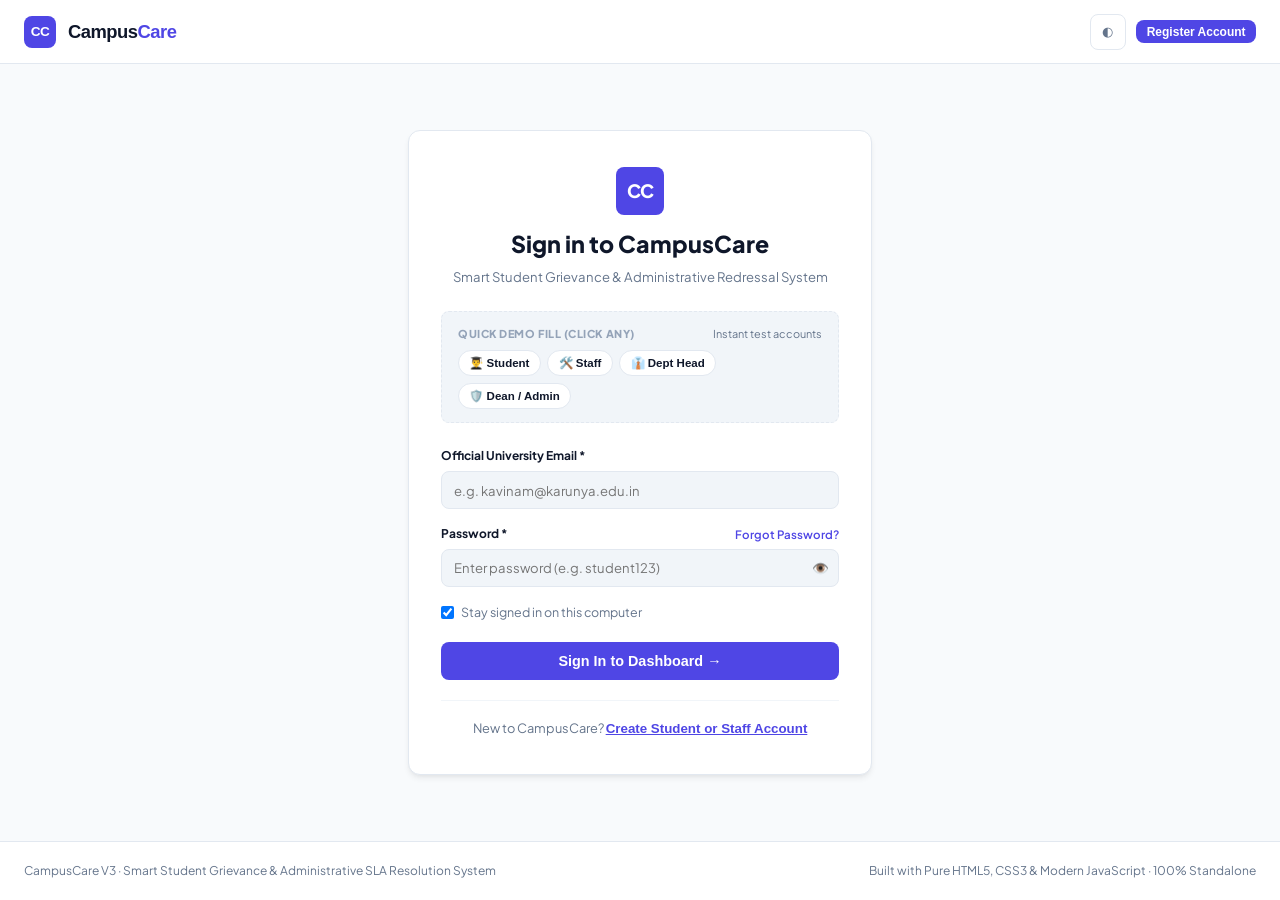
==== commit e779f1cc: "feat(auth): implement authenticated session state management Introduce a secure sign-in state by def" ====
--- a/index.html
+++ b/index.html
@@ -25,7 +25,7 @@
         </button>
 
         <!-- Top Nav Links -->
-        <nav class="topbar-nav">
+        <nav class="topbar-nav" id="topbar-nav">
           <button class="nav-link active" data-view="dashboard">Overview</button>
           <button class="nav-link" data-view="status-board">Status Board</button>
           <button class="nav-link" data-view="search">Search & Filter</button>
@@ -45,15 +45,15 @@
           </button>
 
           <!-- Notification Bell -->
-          <button class="btn-icon" data-view="dashboard" title="Notifications" aria-label="Notifications">
+          <button id="header-notif-btn" class="btn-icon" data-view="dashboard" title="Notifications" aria-label="Notifications">
             🔔
             <span id="notif-badge-dot" class="badge-dot" style="display: none;"></span>
           </button>
 
           <!-- Guest Auth Actions (when signed out) -->
           <div id="header-auth-guest" style="display: none; align-items: center; gap: 0.5rem;">
-            <button class="btn btn-outline btn-sm" data-view="login">Sign In</button>
-            <button class="btn btn-primary btn-sm" data-view="register">Register</button>
+            <button id="header-login-btn" class="btn btn-outline btn-sm" data-view="login">Sign In</button>
+            <button id="header-register-btn" class="btn btn-primary btn-sm" data-view="register">Register</button>
           </div>
 
           <!-- Logged-in Persona Selector Pill -->
@@ -77,9 +77,9 @@
     </header>
 
     <!-- App Shell: Sidebar + Main Viewport -->
-    <div class="app-shell">
+    <div class="app-shell" id="app-shell">
       <!-- Sidebar -->
-      <aside class="app-sidebar">
+      <aside class="app-sidebar" id="app-sidebar">
         <!-- Group 1: General -->
         <div>
           <div class="side-group-title">Navigation</div>
--- a/style.css
+++ b/style.css
@@ -1061,3 +1061,38 @@
   background: var(--primary-subtle) !important;
 }
 
+/* Authentication Mode (Sign In & Register Screen Navigation Hiding) */
+body.auth-mode .topbar-nav,
+body.auth-mode #topbar-nav,
+body.auth-mode .app-sidebar,
+body.auth-mode #app-sidebar,
+body.auth-mode #header-auth-user,
+body.auth-mode #header-notif-btn,
+body.auth-mode .topbar-actions .role-student-only {
+  display: none !important;
+}
+
+body.auth-mode .app-shell {
+  max-width: 100%;
+  width: 100%;
+  justify-content: center;
+  align-items: center;
+  min-height: calc(100vh - 140px);
+}
+
+body.auth-mode .main-viewport {
+  width: 100%;
+  max-width: 640px;
+  margin: 0 auto;
+  padding: 2.25rem 1rem;
+  display: flex;
+  flex-direction: column;
+  align-items: center;
+  justify-content: center;
+}
+
+body.auth-mode .auth-wrapper {
+  margin: 0 auto;
+  width: 100%;
+}
+
--- a/src/style.css
+++ b/src/style.css
@@ -1061,3 +1061,38 @@
   background: var(--primary-subtle) !important;
 }
 
+/* Authentication Mode (Sign In & Register Screen Navigation Hiding) */
+body.auth-mode .topbar-nav,
+body.auth-mode #topbar-nav,
+body.auth-mode .app-sidebar,
+body.auth-mode #app-sidebar,
+body.auth-mode #header-auth-user,
+body.auth-mode #header-notif-btn,
+body.auth-mode .topbar-actions .role-student-only {
+  display: none !important;
+}
+
+body.auth-mode .app-shell {
+  max-width: 100%;
+  width: 100%;
+  justify-content: center;
+  align-items: center;
+  min-height: calc(100vh - 140px);
+}
+
+body.auth-mode .main-viewport {
+  width: 100%;
+  max-width: 640px;
+  margin: 0 auto;
+  padding: 2.25rem 1rem;
+  display: flex;
+  flex-direction: column;
+  align-items: center;
+  justify-content: center;
+}
+
+body.auth-mode .auth-wrapper {
+  margin: 0 auto;
+  width: 100%;
+}
+
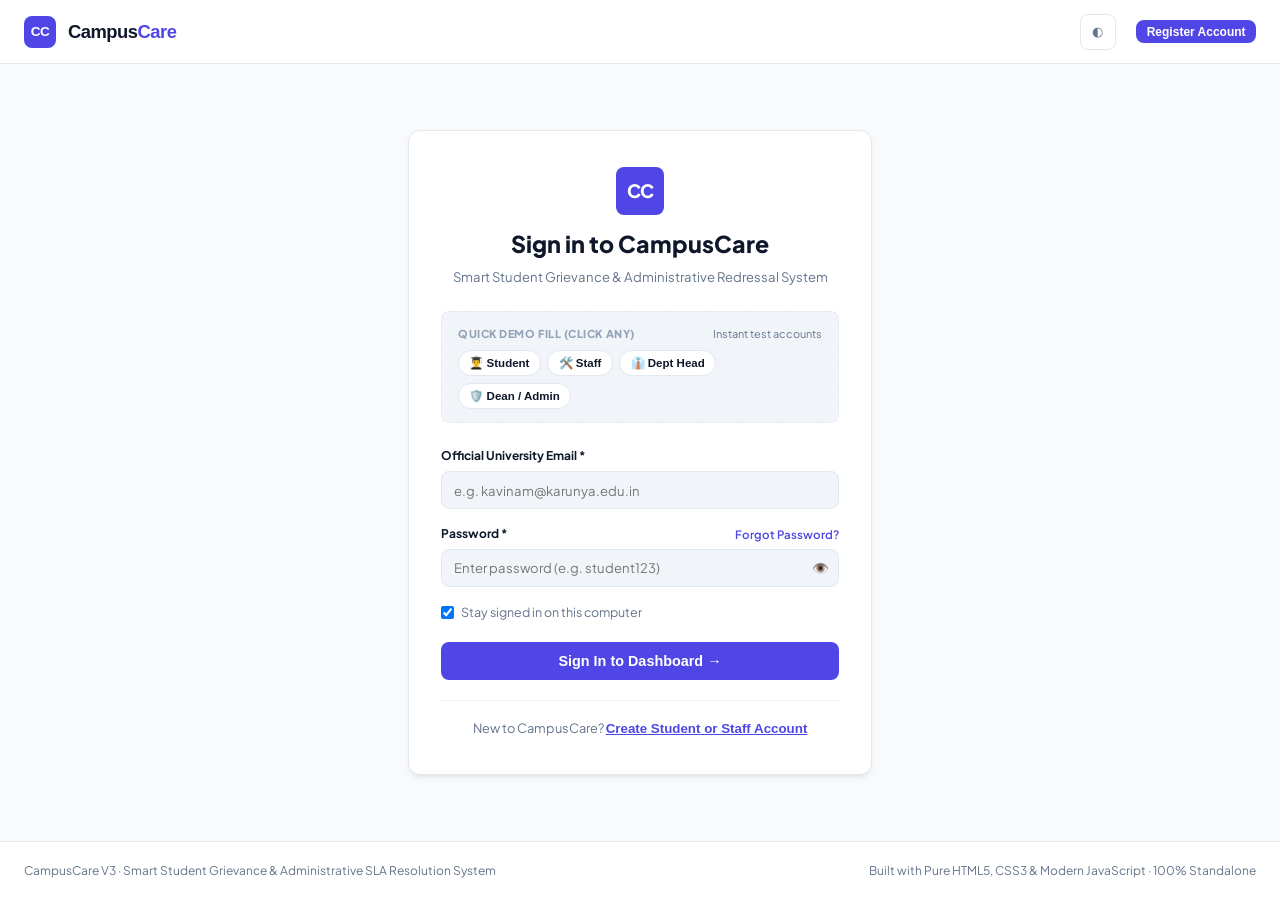
==== commit 066d9079: "feat: add role-based navigation and QR workflow - Implement role-based view authorization for studen" ====
--- a/index.html
+++ b/index.html
@@ -18,24 +18,50 @@
     <!-- Top Navigation Bar -->
     <header class="topbar">
       <div class="topbar-container">
-        <!-- Brand Wordmark -->
-        <button class="brand-lockup" data-view="dashboard" aria-label="CampusCare Home">
-          <div class="brand-icon">CC</div>
-          <div class="brand-name">Campus<span>Care</span></div>
-        </button>
-
-        <!-- Top Nav Links -->
+        <!-- Mobile Sidebar Hamburger Toggle & Brand Wordmark -->
+        <div style="display: flex; align-items: center; gap: 0.5rem;">
+          <button id="mobile-sidebar-toggle" class="btn-icon mobile-menu-btn" title="Toggle Navigation Menu" aria-label="Toggle Navigation Menu">
+            ☰
+          </button>
+          <button class="brand-lockup" data-view="dashboard" aria-label="CampusCare Home">
+            <div class="brand-icon">CC</div>
+            <div class="brand-name">Campus<span>Care</span></div>
+          </button>
+        </div>
+
+        <!-- Top Nav Links (Dynamically filtered by active user role) -->
         <nav class="topbar-nav" id="topbar-nav">
-          <button class="nav-link active" data-view="dashboard">Overview</button>
-          <button class="nav-link" data-view="status-board">Status Board</button>
+          <!-- Student Links -->
+          <button class="nav-link active role-nav-student" data-view="dashboard">Live Overview</button>
+          <button class="nav-link role-nav-student" data-view="student-hub">🎓 Student Hub</button>
+          <button class="nav-link role-nav-student" data-view="submit">✍️ New Grievance</button>
+          <button class="nav-link role-nav-student" data-view="status-board">Live Status</button>
+          <button class="nav-link role-nav-student" data-view="emergency" style="color: #dc2626; font-weight: 700;">🚨 SOS</button>
+
+          <!-- Staff Specialist Links -->
+          <button class="nav-link role-nav-staff" data-view="staff-workstation">🛠️ Faculty Workstation</button>
+          <button class="nav-link role-nav-staff" data-view="work-queue">📥 Duty Work Queue</button>
+          <button class="nav-link role-nav-staff" data-view="maintenance">🔧 Maintenance Windows</button>
+          <button class="nav-link role-nav-staff" data-view="assistant">🤖 AI Policy Guide</button>
+
+          <!-- Dept Head Links -->
+          <button class="nav-link role-nav-head" data-view="hod-console">👔 HOD Console</button>
+          <button class="nav-link role-nav-head" data-view="sla-warning">⏱️ SLA Warnings</button>
+          <button class="nav-link role-nav-head" data-view="analytics">📈 Trends & SLA</button>
+          <button class="nav-link role-nav-head" data-view="work-queue">📥 Duty Queue</button>
+
+          <!-- Admin Links -->
+          <button class="nav-link role-nav-admin" data-view="admin-command">🛡️ Command Center</button>
+          <button class="nav-link role-nav-admin" data-view="users">👥 User Management</button>
+          <button class="nav-link role-nav-admin" data-view="audit">📜 Audit Trail</button>
+
+          <!-- Shared Link -->
           <button class="nav-link" data-view="search">Search & Filter</button>
-          <button class="nav-link" data-view="services">Service Desks</button>
-          <button class="nav-link" data-view="assistant">AI Assistant</button>
         </nav>
 
         <!-- Top Actions -->
         <div class="topbar-actions">
-          <button class="btn btn-primary btn-sm role-student-only" data-view="submit">
+          <button class="btn btn-primary btn-sm" data-view="submit">
             + Report Grievance
           </button>
 
@@ -44,11 +70,22 @@
             ◐
           </button>
 
-          <!-- Notification Bell -->
-          <button id="header-notif-btn" class="btn-icon" data-view="dashboard" title="Notifications" aria-label="Notifications">
-            🔔
-            <span id="notif-badge-dot" class="badge-dot" style="display: none;"></span>
-          </button>
+          <!-- Notification Bell & Drawer Container -->
+          <div style="position: relative;">
+            <button id="header-notif-btn" class="btn-icon" title="Notifications" aria-label="Notifications">
+              🔔
+              <span id="notif-badge-dot" class="badge-dot" style="display: none;"></span>
+            </button>
+            <div id="notif-drawer" class="notif-drawer" style="display: none;">
+              <div class="notif-header">
+                <div style="font-weight: 800; font-size: 0.82rem; color: var(--text);">Notifications</div>
+                <button id="notif-mark-read-btn" class="btn-link" style="font-size: 0.7rem; color: var(--primary); background: none; border: none; cursor: pointer;">Mark all read</button>
+              </div>
+              <div id="notif-list" class="notif-list">
+                <!-- Injected by JS -->
+              </div>
+            </div>
+          </div>
 
           <!-- Guest Auth Actions (when signed out) -->
           <div id="header-auth-guest" style="display: none; align-items: center; gap: 0.5rem;">
@@ -76,78 +113,147 @@
       </div>
     </header>
 
+    <!-- Mobile Sidebar Backdrop -->
+    <div id="sidebar-backdrop" class="sidebar-backdrop"></div>
+
     <!-- App Shell: Sidebar + Main Viewport -->
     <div class="app-shell" id="app-shell">
       <!-- Sidebar -->
       <aside class="app-sidebar" id="app-sidebar">
-        <!-- Group 1: General -->
-        <div>
-          <div class="side-group-title">Navigation</div>
+        <!-- Mobile Sidebar Close Button -->
+        <button id="mobile-sidebar-close" class="mobile-sidebar-close" aria-label="Close Navigation Sidebar">&times;</button>
+
+        <!-- Role Header Badge (Indicates Current Role Context) -->
+        <div id="sidebar-role-badge" class="sidebar-role-badge">
+          <!-- Dynamically populated with Student / Staff / Dept Head context -->
+        </div>
+
+        <!-- Group 1: Student Redressal (VISIBLE ONLY TO STUDENTS) -->
+        <div id="side-group-student" class="sidebar-role-group" data-role="student">
+          <div class="side-group-title">🎓 Student Redressal Portal</div>
           <div class="side-menu">
             <button class="side-link active" data-view="dashboard">
-              <div class="side-link-inner"><span>📊</span> <span>Dashboard</span></div>
-            </button>
-            <button class="side-link role-student-only" data-view="submit">
+              <div class="side-link-inner"><span>📊</span> <span>Live Overview</span></div>
+            </button>
+            <button class="side-link" data-view="student-hub">
+              <div class="side-link-inner"><span>🎓</span> <span>Student Hub</span></div>
+            </button>
+            <button class="side-link" data-view="submit">
               <div class="side-link-inner"><span>✍️</span> <span>New Grievance</span></div>
             </button>
             <button class="side-link" data-view="status-board">
               <div class="side-link-inner"><span>⚡</span> <span>Live Status Board</span></div>
             </button>
+            <button class="side-link" data-view="compensation">
+              <div class="side-link-inner"><span>💰</span> <span>Fee Compensation</span></div>
+            </button>
+            <button class="side-link" data-view="ombudsman">
+              <div class="side-link-inner"><span>🏛️</span> <span>Ombudsman Appeals</span></div>
+            </button>
+            <button class="side-link" data-view="dossier">
+              <div class="side-link-inner"><span>📜</span> <span>Resolution Dossier</span></div>
+            </button>
+            <button class="side-link" data-view="emergency" style="color: #dc2626;">
+              <div class="side-link-inner"><span style="animation: pulse 2s infinite;">🚨</span> <span style="font-weight: 700; color: #dc2626;">Emergency SOS</span></div>
+            </button>
+            <button class="side-link" data-view="polls">
+              <div class="side-link-inner"><span>🗳️</span> <span>Campus Polls</span></div>
+            </button>
             <button class="side-link" data-view="search">
-              <div class="side-link-inner"><span>🔍</span> <span>Search & Filters</span></div>
-            </button>
-            <button class="side-link" data-view="watchlist">
-              <div class="side-link-inner"><span>⭐</span> <span>My Watchlist</span></div>
+              <div class="side-link-inner"><span>🔍</span> <span>Search Grievances</span></div>
+            </button>
+            <button class="side-link" data-view="services">
+              <div class="side-link-inner"><span>🏛️</span> <span>Service Directory</span></div>
+            </button>
+          </div>
+        </div>
+
+        <!-- Group 2: Operations & Responders (VISIBLE ONLY TO STAFF) -->
+        <div id="side-group-staff" class="sidebar-role-group" data-role="staff">
+          <div class="side-group-title">🛠️ Faculty & Staff Field Desk</div>
+          <div class="side-menu">
+            <button class="side-link" data-view="staff-workstation">
+              <div class="side-link-inner"><span>🛠️</span> <span>Faculty Workstation</span></div>
+            </button>
+            <button class="side-link" data-view="work-queue">
+              <div class="side-link-inner"><span>📥</span> <span>Duty Work Queue</span></div>
+            </button>
+            <button class="side-link" data-view="maintenance">
+              <div class="side-link-inner"><span>🔧</span> <span>Maintenance Windows</span></div>
+            </button>
+            <button class="side-link" data-view="assistant">
+              <div class="side-link-inner"><span>🤖</span> <span>AI Policy Guide</span></div>
+            </button>
+            <button class="side-link" data-view="search">
+              <div class="side-link-inner"><span>🔍</span> <span>Dept Issue Search</span></div>
             </button>
             <button class="side-link" data-view="announcements">
               <div class="side-link-inner"><span>📢</span> <span>Campus Notices</span></div>
             </button>
-            <button class="side-link" data-view="services">
-              <div class="side-link-inner"><span>🏛️</span> <span>Service Directory</span></div>
-            </button>
           </div>
         </div>
 
-        <!-- Group 2: Operations -->
-        <div>
-          <div class="side-group-title">Operations</div>
+        <!-- Group 3: Department Supervision (VISIBLE ONLY TO DEPT HEADS) -->
+        <div id="side-group-head" class="sidebar-role-group" data-role="department_head">
+          <div class="side-group-title">👔 Dept Head Supervision</div>
           <div class="side-menu">
-            <button class="side-link" data-view="assistant">
-              <div class="side-link-inner"><span>🤖</span> <span>AI Policy Guide</span></div>
-            </button>
-            <button class="side-link role-staff-only" data-view="work-queue">
-              <div class="side-link-inner"><span>📥</span> <span>Duty Work Queue</span></div>
-            </button>
-            <button class="side-link role-staff-only" data-view="sla-warning">
-              <div class="side-link-inner"><span>⏱️</span> <span>SLA Center</span></div>
-            </button>
-            <button class="side-link role-staff-only" data-view="maintenance">
-              <div class="side-link-inner"><span>🔧</span> <span>Maintenance</span></div>
-            </button>
-            <button class="side-link role-staff-only" data-view="analytics">
+            <button class="side-link" data-view="hod-console">
+              <div class="side-link-inner"><span>👔</span> <span>HOD Command Console</span></div>
+            </button>
+            <button class="side-link" data-view="sla-warning">
+              <div class="side-link-inner"><span>⏱️</span> <span>SLA Warnings</span></div>
+            </button>
+            <button class="side-link" data-view="analytics">
               <div class="side-link-inner"><span>📈</span> <span>Trends & SLA</span></div>
             </button>
+            <button class="side-link" data-view="work-queue">
+              <div class="side-link-inner"><span>📥</span> <span>Staff Duty Dispatch</span></div>
+            </button>
+            <button class="side-link" data-view="maintenance">
+              <div class="side-link-inner"><span>🔧</span> <span>Maintenance Windows</span></div>
+            </button>
+            <button class="side-link" data-view="search">
+              <div class="side-link-inner"><span>🔍</span> <span>Department Catalog</span></div>
+            </button>
           </div>
         </div>
 
-        <!-- Group 3: Admin -->
-        <div class="role-admin-only">
-          <div class="side-group-title">Administration</div>
+        <!-- Group 4: Administration & Exploration (VISIBLE ONLY TO ADMINS) -->
+        <div id="side-group-admin" class="sidebar-role-group" data-role="admin">
+          <div class="side-group-title">Administration & Campus</div>
           <div class="side-menu">
             <button class="side-link" data-view="admin-command">
               <div class="side-link-inner"><span>🛡️</span> <span>Command Center</span></div>
             </button>
+            <button class="side-link" data-view="heatmap">
+              <div class="side-link-inner"><span>🗺️</span> <span>Campus Heatmap</span></div>
+            </button>
             <button class="side-link" data-view="users">
               <div class="side-link-inner"><span>👥</span> <span>User Management</span></div>
             </button>
             <button class="side-link" data-view="audit">
               <div class="side-link-inner"><span>📜</span> <span>Audit Trail</span></div>
             </button>
+            <button class="side-link" data-view="sla-warning">
+              <div class="side-link-inner"><span>⏱️</span> <span>SLA Warnings</span></div>
+            </button>
+            <button class="side-link" data-view="analytics">
+              <div class="side-link-inner"><span>📈</span> <span>Trends & SLA</span></div>
+            </button>
+            <button class="side-link" data-view="search">
+              <div class="side-link-inner"><span>🔍</span> <span>Search & Filters</span></div>
+            </button>
+            <button class="side-link" data-view="services">
+              <div class="side-link-inner"><span>🏛️</span> <span>Service Directory</span></div>
+            </button>
+            <button class="side-link" data-view="announcements">
+              <div class="side-link-inner"><span>📢</span> <span>Notices</span></div>
+            </button>
           </div>
         </div>
 
         <!-- Account -->
-        <div style="margin-top: auto; padding-top: 1rem; border-top: 1px solid var(--border);">
+        <div id="side-group-account" style="margin-top: auto; padding-top: 1rem; border-top: 1px solid var(--border);">
           <div class="side-group-title">Account</div>
           <div class="side-menu">
             <button class="side-link" data-view="profile" id="side-link-profile">
@@ -355,7 +461,10 @@
             <h2 id="hero-title">Welcome to CampusCare 👋</h2>
             <p>Report campus issues, track live SLA countdowns, engage with administrative duty officers, and verify resolutions before final closure.</p>
             <div class="hero-actions">
-              <button class="btn btn-light role-student-only" data-view="submit">+ Report Grievance</button>
+              <button class="btn btn-light" data-view="submit">+ Report Grievance</button>
+              <button class="btn btn-light" data-view="student-hub">🎓 Student Hub</button>
+              <button class="btn btn-light" data-view="staff-workstation">🛠️ Faculty Desk</button>
+              <button class="btn btn-light" data-view="hod-console">👔 HOD Console</button>
               <button class="btn btn-outline" data-view="status-board" style="color: #000000; background: #ffffff; border: 1px solid #cbd5e1;">Live Status Board</button>
             </div>
           </div>
@@ -386,6 +495,27 @@
               <div class="kpi-label">Critical Priority</div>
               <div id="kpi-critical" class="kpi-value font-mono" style="color: var(--danger);">0</div>
               <div class="kpi-sub">Urgent 4h SLA</div>
+            </div>
+          </div>
+
+          <!-- Live Dashboard Graphical Analysis -->
+          <div class="chart-card" style="margin-bottom: 1.5rem;">
+            <div class="chart-header">
+              <div>
+                <div class="kicker">Live Redressal Analytics</div>
+                <h3 class="chart-title">Inflow & SLA Resolution Graph</h3>
+                <p class="chart-subtitle">Real-time daily grievance trajectory and SLA turnaround performance</p>
+              </div>
+              <div style="display: flex; gap: 0.5rem; align-items: center; flex-wrap: wrap;">
+                <div class="btn-group" style="display: inline-flex; border: 1px solid var(--border); border-radius: var(--radius-sm); overflow: hidden;">
+                  <button type="button" id="dash-graph-line-btn" class="btn btn-sm btn-outline active" style="padding: 0.35rem 0.65rem; font-size: 0.74rem;">📈 Trend Curve</button>
+                  <button type="button" id="dash-graph-bar-btn" class="btn btn-sm btn-outline" style="padding: 0.35rem 0.65rem; font-size: 0.74rem;">📊 SLA Compliance</button>
+                </div>
+                <button class="btn btn-primary btn-sm" data-view="analytics" style="font-size: 0.75rem;">Full Graphical Analysis ➔</button>
+              </div>
+            </div>
+            <div id="dashboard-graph-container" style="min-height: 200px;">
+              <!-- Injected by JS -->
             </div>
           </div>
 
@@ -435,7 +565,7 @@
 
               <div class="form-group">
                 <label class="form-label">Detailed Description *</label>
-                <textarea id="intake-desc" rows="6" class="form-textarea" placeholder="Explain what occurred, room number, how long it has persisted, and affected students..." required></textarea>
+                <textarea id="intake-desc" rows="5" class="form-textarea" placeholder="Explain what occurred, room number, how long it has persisted, and affected students..." required></textarea>
               </div>
 
               <div class="form-group">
@@ -501,11 +631,13 @@
 
         <!-- VIEW 3: COMPLAINT DETAILS & RESOLUTION LOOP -->
         <section id="view-complaint-detail" class="app-view">
-          <div style="display: flex; justify-content: space-between; align-items: center; margin-bottom: 1rem;">
+          <div style="display: flex; justify-content: space-between; align-items: center; margin-bottom: 1rem; flex-wrap: wrap; gap: 0.5rem;">
             <button class="btn btn-outline btn-sm" data-view="dashboard">← Back to Overview</button>
-            <div style="display: flex; gap: 0.5rem;">
-              <button id="detail-watch-btn" class="btn btn-outline btn-sm">☆ Watch Ticket</button>
-              <button id="detail-qr-btn" class="btn btn-outline btn-sm">Inspection QR Code</button>
+            <div style="display: flex; gap: 0.4rem; flex-wrap: wrap;">
+              <button id="detail-affected-btn" class="btn btn-outline btn-sm" title="Indicate that this issue also impacts you">👥 +1 Affected (<span id="detail-affected-count">1</span>)</button>
+              <button id="detail-dossier-btn" class="btn btn-outline btn-sm">📜 Dossier</button>
+              <button id="detail-watch-btn" class="btn btn-outline btn-sm">☆ Watch</button>
+              <button id="detail-qr-btn" class="btn btn-outline btn-sm">QR Code</button>
             </div>
           </div>
 
@@ -575,6 +707,12 @@
               <div class="card" style="margin-bottom: 1.25rem;">
                 <h3 style="font-size: 0.85rem; font-weight: 700; margin-bottom: 0.5rem; text-transform: uppercase; color: var(--text-muted);">Problem Description</h3>
                 <p id="detail-desc" style="font-size: 0.82rem; line-height: 1.6; white-space: pre-line;">Description text here...</p>
+              </div>
+
+              <!-- Evidence Photos Gallery -->
+              <div id="detail-evidence-card" class="card" style="margin-bottom: 1.25rem; display: none;">
+                <h3 style="font-size: 0.85rem; font-weight: 700; margin-bottom: 0.5rem; text-transform: uppercase; color: var(--text-muted);">📸 Attached Evidence & Inspection Photos</h3>
+                <div id="detail-evidence-gallery" class="evidence-grid"></div>
               </div>
 
               <!-- Timeline -->
@@ -964,8 +1102,15 @@
                 Hello! I am the CampusCare University Grievance Guide. Ask me anything about university complaint filing, guaranteed SLA timelines, resolution verification, emergency reporting, or office contact points.
               </div>
             </div>
+            <div id="assistant-chips" style="padding: 0.5rem 1rem; background: var(--bg-subtle); border-top: 1px solid var(--border-subtle); display: flex; flex-wrap: wrap; gap: 0.4rem; align-items: center;">
+              <span style="font-size: 0.68rem; font-weight: 700; color: var(--text-subtle); text-transform: uppercase;">Quick Topics:</span>
+              <button type="button" class="demo-chip assistant-chip" data-prompt="What should I do if my hostel has no water supply or electricity?">💧 Hostel Outage (SLA)</button>
+              <button type="button" class="demo-chip assistant-chip" data-prompt="How can I report anti-ragging or safety concerns anonymously?">🛡️ Anonymous Safety</button>
+              <button type="button" class="demo-chip assistant-chip" data-prompt="What happens when an SLA deadline is missed by the department?">⏱️ Missed Deadline Escalation</button>
+              <button type="button" class="demo-chip assistant-chip" data-prompt="How do I reopen an issue if the staff marked it resolved without fixing it?">🔄 Reopen Verification Loop</button>
+            </div>
             <div class="chat-input-bar">
-              <input id="assistant-input" type="text" class="form-input" placeholder="Ask about SLA deadlines, reopening a ticket, or filing anonymous complaints..." />
+              <input id="assistant-input" type="text" class="form-input" placeholder="Ask about SLA deadlines, reopening a ticket, or filing anonymous complaints..." autocomplete="off" />
               <button id="assistant-send-btn" class="btn btn-primary btn-sm">Ask Guide</button>
             </div>
           </div>
@@ -1024,11 +1169,96 @@
         <!-- VIEW 17: PROFILE -->
         <section id="view-profile" class="app-view">
           <div class="view-header">
-            <div class="kicker">Account</div>
-            <h1 class="view-title">My Profile & Data Privacy</h1>
-            <p class="view-subtitle">Review institutional identity details, manage contact points, or export your complete privacy record.</p>
-          </div>
+            <div class="kicker">Institutional Account</div>
+            <h1 class="view-title">My Profile & Identity Management</h1>
+            <p class="view-subtitle">Manage your profile picture, institutional identity pass, verified contact information, and privacy records.</p>
+          </div>
+
+          <!-- Profile Photo & Identity Pass Grid -->
+          <div style="display: grid; grid-template-columns: 1fr 1fr; gap: 1.25rem; margin-bottom: 1.5rem;" class="profile-hero-grid">
+            <!-- Profile Photo Upload Card -->
+            <div class="card" style="display: flex; flex-direction: column; align-items: center; text-align: center; padding: 1.75rem 1.25rem;">
+              <div style="position: relative; margin-bottom: 1rem;">
+                <div id="profile-avatar-preview" class="profile-avatar-large">
+                  <!-- Dynamically populated with image or initials -->
+                  <span>K</span>
+                </div>
+                <label for="profile-photo-input" class="avatar-edit-badge" title="Change Photo">
+                  📷
+                </label>
+                <input type="file" id="profile-photo-input" accept="image/png, image/jpeg, image/webp" style="display: none;" />
+              </div>
+
+              <div id="profile-display-name" style="font-size: 1.15rem; font-weight: 800; color: var(--text);">Kavin A M</div>
+              <div id="profile-display-role-badge" class="role-badge-pill role-badge-student" style="margin-top: 0.25rem;">Student</div>
+              <div id="profile-display-email" style="font-size: 0.78rem; color: var(--text-muted); font-family: monospace; margin-top: 0.25rem;">student@karunya.edu.in</div>
+
+              <!-- Action buttons for Photo -->
+              <div style="display: flex; gap: 0.5rem; margin-top: 1.25rem; flex-wrap: wrap; justify-content: center;">
+                <label for="profile-photo-input" class="btn btn-primary btn-sm" style="cursor: pointer; display: inline-flex; align-items: center; gap: 0.35rem;">
+                  <span>📁 Upload Image</span>
+                </label>
+                <button type="button" id="profile-remove-photo-btn" class="btn btn-outline btn-sm" style="color: var(--danger); border-color: var(--border);">
+                  🗑️ Remove
+                </button>
+              </div>
+
+              <!-- Preset Avatars -->
+              <div style="margin-top: 1.25rem; width: 100%; border-top: 1px solid var(--border-subtle); padding-top: 1rem;">
+                <div style="font-size: 0.68rem; font-weight: 800; text-transform: uppercase; color: var(--text-subtle); letter-spacing: 0.05em; margin-bottom: 0.6rem;">
+                  Or Choose Campus Avatar
+                </div>
+                <div class="avatar-preset-list" style="display: flex; gap: 0.5rem; justify-content: center; flex-wrap: wrap;">
+                  <button type="button" class="avatar-preset-btn" data-preset="grad" title="Graduate Student">🎓</button>
+                  <button type="button" class="avatar-preset-btn" data-preset="coder" title="Software / Tech">💻</button>
+                  <button type="button" class="avatar-preset-btn" data-preset="scientist" title="Laboratory & Science">🔬</button>
+                  <button type="button" class="avatar-preset-btn" data-preset="engineer" title="Engineering & Field">🛠️</button>
+                  <button type="button" class="avatar-preset-btn" data-preset="scholar" title="Academics & Research">📚</button>
+                  <button type="button" class="avatar-preset-btn" data-preset="campus" title="Campus Lion">🦁</button>
+                </div>
+              </div>
+            </div>
+
+            <!-- Digital Institutional Identity Pass -->
+            <div class="card" style="background: linear-gradient(135deg, rgba(30, 41, 59, 0.98), rgba(15, 23, 42, 0.98)); color: #fff; border: 1px solid rgba(255,255,255,0.1); position: relative; overflow: hidden; display: flex; flex-direction: column; justify-content: space-between; padding: 1.75rem;">
+              <div style="position: absolute; right: -20px; top: -20px; width: 120px; height: 120px; background: radial-gradient(circle, rgba(99, 102, 241, 0.25) 0%, transparent 70%); border-radius: 50%;"></div>
+              
+              <div>
+                <div style="display: flex; justify-content: space-between; align-items: center; border-bottom: 1px solid rgba(255,255,255,0.12); padding-bottom: 0.85rem; margin-bottom: 1rem;">
+                  <div style="display: flex; align-items: center; gap: 0.5rem;">
+                    <div class="brand-icon" style="width: 28px; height: 28px; font-size: 0.75rem;">CC</div>
+                    <div>
+                      <div style="font-size: 0.82rem; font-weight: 800; letter-spacing: -0.3px;">Karunya CampusCare</div>
+                      <div style="font-size: 0.65rem; color: #94a3b8; letter-spacing: 0.05em; text-transform: uppercase;">Official Identity Pass</div>
+                    </div>
+                  </div>
+                  <span style="font-size: 0.65rem; font-weight: 800; background: rgba(34, 197, 94, 0.2); color: #4ade80; border: 1px solid rgba(74, 222, 128, 0.3); padding: 0.2rem 0.55rem; border-radius: 9999px;">
+                    VERIFIED
+                  </span>
+                </div>
+
+                <div style="display: flex; gap: 1rem; align-items: center;">
+                  <div id="pass-avatar-preview" style="width: 60px; height: 60px; border-radius: 12px; border: 2px solid rgba(255,255,255,0.2); background: rgba(255,255,255,0.06); display: grid; place-items: center; font-size: 1.5rem; overflow: hidden; flex-shrink: 0;">
+                    <!-- Synchronized Photo -->
+                  </div>
+                  <div>
+                    <div id="pass-name" style="font-weight: 800; font-size: 1.05rem; letter-spacing: -0.2px;">Kavin A M</div>
+                    <div id="pass-id" style="font-size: 0.72rem; color: #cbd5e1; font-family: monospace;">URK22CS1049</div>
+                    <div id="pass-dept" style="font-size: 0.72rem; color: #94a3b8; margin-top: 0.15rem;">B.Tech Computer Science</div>
+                  </div>
+                </div>
+              </div>
+
+              <div style="margin-top: 1.25rem; padding-top: 0.85rem; border-top: 1px solid rgba(255,255,255,0.12); display: flex; justify-content: space-between; align-items: center; font-size: 0.7rem; color: #94a3b8;">
+                <div>Security Hash: <span style="font-family: monospace; color: #e2e8f0;">SHA256-CC-89A1</span></div>
+                <div>Status: <span style="color: #4ade80; font-weight: 700;">Active 2026-27</span></div>
+              </div>
+            </div>
+          </div>
+
+          <!-- Edit Profile Details Card -->
           <div class="card">
+            <h3 style="font-size: 0.95rem; font-weight: 800; margin-bottom: 1rem;">Profile & Contact Settings</h3>
             <div class="form-grid-2">
               <div class="form-group">
                 <label class="form-label">Full Name</label>
@@ -1039,15 +1269,24 @@
                 <input id="prof-email" type="text" class="form-input" disabled style="opacity: 0.7;" />
               </div>
               <div class="form-group">
+                <label class="form-label">Phone / WhatsApp Number</label>
+                <input id="prof-phone" type="text" class="form-input" placeholder="+91 98765 43210" />
+              </div>
+              <div class="form-group">
+                <label class="form-label">Campus Residence / Room</label>
+                <input id="prof-hostel" type="text" class="form-input" placeholder="e.g. Father Duraisamy Hostel, Room 304" />
+              </div>
+              <div class="form-group">
                 <label class="form-label">Department</label>
                 <input id="prof-dept" type="text" class="form-input" disabled style="opacity: 0.7;" />
               </div>
               <div class="form-group">
-                <label class="form-label">Role</label>
+                <label class="form-label">Institutional Role</label>
                 <input id="prof-role" type="text" class="form-input" disabled style="opacity: 0.7;" />
               </div>
             </div>
-            <button id="profile-save-btn" class="btn btn-primary btn-sm" style="margin-top: 0.5rem;">Save Profile</button>
+
+            <button id="profile-save-btn" class="btn btn-primary btn-sm" style="margin-top: 0.75rem;">Save Profile Changes</button>
             
             <div style="margin-top: 1.5rem; padding-top: 1.5rem; border-top: 1px solid var(--border); display: flex; justify-content: space-between; align-items: center; flex-wrap: wrap; gap: 0.75rem;">
               <div>
@@ -1055,6 +1294,928 @@
                 <div style="font-size: 0.74rem; color: var(--text-muted);">Export your complete grievance history and communications package.</div>
               </div>
               <button id="profile-export-gdpr-btn" class="btn btn-outline btn-sm">Download Privacy JSON</button>
+            </div>
+          </div>
+        </section>
+
+        <!-- VIEW 18: CAMPUS MAP & HEATMAP -->
+        <section id="view-heatmap" class="app-view">
+          <div class="view-header" style="display: flex; justify-content: space-between; align-items: flex-end; flex-wrap: wrap; gap: 1rem;">
+            <div>
+              <div class="kicker">Spatial Operations & Zoning</div>
+              <h1 class="view-title">Campus Redressal Map & Incident Heatmap</h1>
+              <p class="view-subtitle">Interactive geographical inspection of university facilities, building health indices, and active physical grievances.</p>
+            </div>
+            <div style="display: flex; gap: 0.5rem; align-items: center;">
+              <span style="font-size: 0.72rem; color: var(--text-muted);">Filter Zone:</span>
+              <select id="map-zone-filter" class="form-select" style="font-size: 0.78rem; padding: 0.35rem 0.6rem;">
+                <option value="">All University Zones</option>
+                <option value="Academic">Academic Blocks</option>
+                <option value="Hostel">Hostel Residences</option>
+                <option value="Dining">Dining & Food Courts</option>
+                <option value="Amenities">Library & NOC</option>
+              </select>
+            </div>
+          </div>
+
+          <!-- Heatmap Summary Stats -->
+          <div class="kpi-grid" style="margin-bottom: 1.25rem;">
+            <div class="kpi-card">
+              <div class="kpi-label">Active Campus Zones</div>
+              <div class="kpi-value font-mono">8 Blocks</div>
+            </div>
+            <div class="kpi-card">
+              <div class="kpi-label">Highest Issue Density</div>
+              <div id="map-highest-zone" class="kpi-value font-mono" style="color: var(--primary);">Hostel Block C</div>
+            </div>
+            <div class="kpi-card">
+              <div class="kpi-label">Facility Health Index</div>
+              <div id="map-health-index" class="kpi-value font-mono" style="color: var(--success);">94.8% Safe</div>
+            </div>
+          </div>
+
+          <!-- Interactive Zone Grid -->
+          <div id="map-zones-container" class="map-grid-zones">
+            <!-- Injected by JS -->
+          </div>
+
+          <!-- Filtered Zone Complaints Table -->
+          <div class="card" style="margin-top: 1.5rem; padding: 0; overflow: hidden;">
+            <div style="padding: 1rem 1.25rem; border-bottom: 1px solid var(--border); display: flex; justify-content: space-between; align-items: center;">
+              <div>
+                <h3 id="map-selected-title" style="font-size: 0.95rem; font-weight: 800;">All Campus Facilities Grievances</h3>
+                <p id="map-selected-subtitle" style="font-size: 0.74rem; color: var(--text-muted);">Select any building above to filter localized work orders</p>
+              </div>
+              <button id="map-clear-zone-btn" class="btn btn-outline btn-sm">Show All Buildings</button>
+            </div>
+            <div class="table-container" style="border: none; border-radius: 0;">
+              <table class="data-table">
+                <thead>
+                  <tr>
+                    <th>Ticket</th>
+                    <th>Title & Location</th>
+                    <th>Category</th>
+                    <th>Priority</th>
+                    <th>Status</th>
+                  </tr>
+                </thead>
+                <tbody id="map-complaints-tbody">
+                  <!-- Injected by JS -->
+                </tbody>
+              </table>
+            </div>
+          </div>
+        </section>
+
+        <!-- VIEW 19: EMERGENCY SOS & RAPID REDRESSAL DESK -->
+        <section id="view-emergency" class="app-view">
+          <div class="emergency-banner">
+            <div>
+              <div style="font-size: 0.75rem; font-weight: 800; letter-spacing: 0.05em; text-transform: uppercase; color: #fca5a5;">24/7 Rapid Safety Desk</div>
+              <h2 style="font-size: 1.6rem; font-weight: 900; margin: 0.25rem 0;">Emergency SOS & Critical Incident Dispatch</h2>
+              <p style="font-size: 0.85rem; color: #fecaca; margin: 0; max-width: 600px;">Direct hotline to Campus Security, Proctorial Board, and Medical Ambulance. Triggers instant top-priority dispatch under guaranteed 1-Hour emergency SLA.</p>
+            </div>
+            <div style="display: flex; gap: 0.5rem; flex-wrap: wrap;">
+              <a href="tel:+914222614300" class="btn btn-light btn-sm" style="font-weight: 800; color: #991b1b;">📞 Call Security: +91 422 261 4300</a>
+              <a href="tel:+914222614108" class="btn btn-light btn-sm" style="font-weight: 800; color: #991b1b;">🚑 Ambulance: +91 422 261 4108</a>
+            </div>
+          </div>
+
+          <h3 style="font-size: 1rem; font-weight: 800; margin-bottom: 0.75rem;">1-Click Rapid SOS Incident Loggers</h3>
+          <div style="display: grid; grid-template-columns: repeat(auto-fit, minmax(260px, 1fr)); gap: 1rem; margin-bottom: 1.5rem;">
+            <!-- Trigger 1: Anti-Ragging -->
+            <div class="sos-trigger-card">
+              <div>
+                <div style="display: flex; justify-content: space-between; align-items: center; margin-bottom: 0.5rem;">
+                  <span style="font-size: 1.4rem;">🛡️</span>
+                  <span class="status-tag status-escalated" style="font-size: 0.65rem;">1-Hour Critical SLA</span>
+                </div>
+                <h4 style="font-size: 0.95rem; font-weight: 800; margin-bottom: 0.35rem;">Anti-Ragging & Harassment</h4>
+                <p style="font-size: 0.75rem; color: var(--text-muted); line-height: 1.4;">Zero tolerance protocol. Directly alerts Dean of Student Affairs, Anti-Ragging Squad, and residential security escort.</p>
+              </div>
+              <button class="btn btn-danger btn-sm sos-launch-btn" data-type="ragging" style="margin-top: 1rem; width: 100%;">🚨 Trigger Anti-Ragging SOS</button>
+            </div>
+
+            <!-- Trigger 2: Medical / Injury -->
+            <div class="sos-trigger-card">
+              <div>
+                <div style="display: flex; justify-content: space-between; align-items: center; margin-bottom: 0.5rem;">
+                  <span style="font-size: 1.4rem;">🚑</span>
+                  <span class="status-tag status-escalated" style="font-size: 0.65rem;">Immediate Dispatch</span>
+                </div>
+                <h4 style="font-size: 0.95rem; font-weight: 800; margin-bottom: 0.35rem;">Medical Emergency & Injury</h4>
+                <p style="font-size: 0.75rem; color: var(--text-muted); line-height: 1.4;">Severe illness, lab injury, fainting, or acute trauma. Dispatches campus ambulance and infirmary physician.</p>
+              </div>
+              <button class="btn btn-danger btn-sm sos-launch-btn" data-type="medical" style="margin-top: 1rem; width: 100%;">🚑 Trigger Medical SOS</button>
+            </div>
+
+            <!-- Trigger 3: Fire / Chemical -->
+            <div class="sos-trigger-card">
+              <div>
+                <div style="display: flex; justify-content: space-between; align-items: center; margin-bottom: 0.5rem;">
+                  <span style="font-size: 1.4rem;">🔥</span>
+                  <span class="status-tag status-escalated" style="font-size: 0.65rem;">Code Red Hazard</span>
+                </div>
+                <h4 style="font-size: 0.95rem; font-weight: 800; margin-bottom: 0.35rem;">Lab Chemical Hazard / Fire</h4>
+                <p style="font-size: 0.75rem; color: var(--text-muted); line-height: 1.4;">Spill of hazardous reagents, burning odor, gas cylinder leak, or active fire. Triggers alarm & campus fire squad.</p>
+              </div>
+              <button class="btn btn-danger btn-sm sos-launch-btn" data-type="fire" style="margin-top: 1rem; width: 100%;">🔥 Trigger Fire/Hazard SOS</button>
+            </div>
+
+            <!-- Trigger 4: Electrical Spark / Flooding -->
+            <div class="sos-trigger-card">
+              <div>
+                <div style="display: flex; justify-content: space-between; align-items: center; margin-bottom: 0.5rem;">
+                  <span style="font-size: 1.4rem;">⚡</span>
+                  <span class="status-tag status-escalated" style="font-size: 0.65rem;">Electrical Hazard</span>
+                </div>
+                <h4 style="font-size: 0.95rem; font-weight: 800; margin-bottom: 0.35rem;">Severe Sparking / Flood</h4>
+                <p style="font-size: 0.75rem; color: var(--text-muted); line-height: 1.4;">Transformer sparking, exposed live wiring, or corridor water inundation creating fatal electrocution risk.</p>
+              </div>
+              <button class="btn btn-danger btn-sm sos-launch-btn" data-type="electrical" style="margin-top: 1rem; width: 100%;">⚡ Trigger Electrical SOS</button>
+            </div>
+          </div>
+
+          <!-- Active SOS Incidents -->
+          <div class="card" style="padding: 0; overflow: hidden;">
+            <div style="padding: 1rem 1.25rem; border-bottom: 1px solid var(--border); display: flex; justify-content: space-between; align-items: center;">
+              <div>
+                <h3 style="font-size: 0.95rem; font-weight: 800;">Active Critical Incidents Log</h3>
+                <p style="font-size: 0.74rem; color: var(--text-muted);">High-priority incident log under live administrative surveillance</p>
+              </div>
+              <span class="badge" style="background: #fef2f2; color: #dc2626; border: 1px solid #fecaca; font-weight: 700;">Live SOS Feed</span>
+            </div>
+            <div class="table-container" style="border: none; border-radius: 0;">
+              <table class="data-table">
+                <thead>
+                  <tr>
+                    <th>Incident ID</th>
+                    <th>Category</th>
+                    <th>Location</th>
+                    <th>Reported At</th>
+                    <th>SLA Target</th>
+                    <th>Status</th>
+                  </tr>
+                </thead>
+                <tbody id="sos-incidents-tbody">
+                  <!-- Injected by JS -->
+                </tbody>
+              </table>
+            </div>
+          </div>
+        </section>
+
+        <!-- VIEW 20: CAMPUS PULSE & POLLS -->
+        <section id="view-polls" class="app-view">
+          <div class="view-header" style="display: flex; justify-content: space-between; align-items: flex-end; flex-wrap: wrap; gap: 1rem;">
+            <div>
+              <div class="kicker">Democratic Campus Redressal</div>
+              <h1 class="view-title">Campus Voice: Student Sentiment & Pulse Polls</h1>
+              <p class="view-subtitle">Cast verified votes on proposed campus infrastructure upgrades, dining quality ratings, and institutional policy changes.</p>
+            </div>
+            <button id="propose-poll-btn" class="btn btn-primary btn-sm">+ Propose Campus Poll</button>
+          </div>
+
+          <!-- Polls List Container -->
+          <div id="polls-list-container" style="display: grid; grid-template-columns: repeat(auto-fit, minmax(320px, 1fr)); gap: 1.25rem;">
+            <!-- Injected by JS -->
+          </div>
+        </section>
+
+        <!-- VIEW 21: RESOLUTION DOSSIER & CERTIFICATE -->
+        <section id="view-dossier" class="app-view">
+          <div class="view-header" style="display: flex; justify-content: space-between; align-items: flex-end; flex-wrap: wrap; gap: 1rem;">
+            <div>
+              <div class="kicker">Official Institutional Documentation</div>
+              <h1 class="view-title">Grievance Redressal Dossier & Certificate</h1>
+              <p class="view-subtitle">Official university certificate of grievance resolution, audit milestones, digital verification seal, and case dossier.</p>
+            </div>
+            <div style="display: flex; gap: 0.5rem; align-items: center;">
+              <select id="dossier-complaint-select" class="form-select" style="font-size: 0.78rem; padding: 0.4rem 0.6rem; min-width: 200px;">
+                <!-- Injected by JS -->
+              </select>
+              <button class="btn btn-primary btn-sm" onclick="window.print()">🖨️ Print Certificate (PDF)</button>
+            </div>
+          </div>
+
+          <!-- Printable Certificate Paper Document -->
+          <div id="dossier-paper" class="certificate-paper">
+            <!-- Injected by JS -->
+          </div>
+        </section>
+
+        <!-- VIEW 22: OMBUDSMAN APPEALS TRIBUNAL -->
+        <section id="view-ombudsman" class="app-view">
+          <div class="tribunal-header">
+            <div style="display: flex; justify-content: space-between; align-items: flex-start; flex-wrap: wrap; gap: 1rem;">
+              <div>
+                <div style="font-size: 0.75rem; font-weight: 800; letter-spacing: 0.08em; text-transform: uppercase; color: #a5b4fc;">Autonomous Appellate Body</div>
+                <h2 style="font-size: 1.6rem; font-weight: 900; margin: 0.25rem 0;">University Ombudsman & Grievance Review Tribunal</h2>
+                <p style="font-size: 0.82rem; color: #cbd5e1; margin: 0; max-width: 650px;">
+                  High-level institutional appellate tribunal for petitions contesting departmental grievance decisions, disputed closures, and severe administrative SLA breaches.
+                </p>
+              </div>
+              <button id="open-appeal-modal-btn" class="btn btn-light btn-sm" style="font-weight: 800; color: #1e1b4b;">+ Lodge Ombudsman Appeal</button>
+            </div>
+          </div>
+
+          <!-- Tribunal Members -->
+          <div style="margin-bottom: 1.5rem;">
+            <div style="font-size: 0.72rem; font-weight: 800; text-transform: uppercase; color: var(--text-muted); letter-spacing: 0.05em; margin-bottom: 0.5rem;">Empaneled Appellate Officers</div>
+            <div style="display: grid; grid-template-columns: repeat(auto-fit, minmax(220px, 1fr)); gap: 0.75rem;">
+              <div class="tribunal-member-card">
+                <div style="font-size: 1.5rem;">⚖️</div>
+                <div>
+                  <div style="font-weight: 800; font-size: 0.82rem;">Dr. E. Grace Rajan</div>
+                  <div style="font-size: 0.7rem; color: var(--text-muted);">Independent Judicial Ombudsman</div>
+                </div>
+              </div>
+              <div class="tribunal-member-card">
+                <div style="font-size: 1.5rem;">🎓</div>
+                <div>
+                  <div style="font-weight: 800; font-size: 0.82rem;">Prof. D. Paulson</div>
+                  <div style="font-size: 0.7rem; color: var(--text-muted);">Dean of Student Affairs</div>
+                </div>
+              </div>
+              <div class="tribunal-member-card">
+                <div style="font-size: 1.5rem;">🛡️</div>
+                <div>
+                  <div style="font-weight: 800; font-size: 0.82rem;">Dr. Anita Mathew</div>
+                  <div style="font-size: 0.7rem; color: var(--text-muted);">Chief Proctor & Vigilance Head</div>
+                </div>
+              </div>
+              <div class="tribunal-member-card">
+                <div style="font-size: 1.5rem;">🧑‍🎓</div>
+                <div>
+                  <div style="font-weight: 800; font-size: 0.82rem;">Student Welfare Nominee</div>
+                  <div style="font-size: 0.7rem; color: var(--text-muted);">Elected Student Council Liaison</div>
+                </div>
+              </div>
+            </div>
+          </div>
+
+          <!-- Active Appeals List -->
+          <div class="card" style="padding: 0; overflow: hidden;">
+            <div style="padding: 1rem 1.25rem; border-bottom: 1px solid var(--border); display: flex; justify-content: space-between; align-items: center;">
+              <div>
+                <h3 style="font-size: 0.95rem; font-weight: 800;">Appellate Hearing Docket</h3>
+                <p style="font-size: 0.74rem; color: var(--text-muted);">Official docket of petitions submitted for judicial review</p>
+              </div>
+              <span class="badge" style="background: var(--primary-subtle); color: var(--primary); font-weight: 700;">Tribunal Register</span>
+            </div>
+            <div id="ombudsman-appeals-list" style="padding: 1.25rem;">
+              <!-- Injected by JS -->
+            </div>
+          </div>
+        </section>
+
+        <!-- VIEW 23: MULTI-CHANNEL SMS & WHATSAPP GATEWAY SIMULATOR -->
+        <section id="view-notification-gateway" class="app-view">
+          <div class="view-header" style="display: flex; justify-content: space-between; align-items: flex-end; flex-wrap: wrap; gap: 1rem;">
+            <div>
+              <div class="kicker">Multi-Channel Telemetry</div>
+              <h1 class="view-title">Automated SMS & WhatsApp Dispatch Gateway</h1>
+              <p class="view-subtitle">Live simulator of instant mobile alerts dispatched to students and duty staff upon ticket filing, dispatch, verification, and SLA breaches.</p>
+            </div>
+            <div style="display: flex; gap: 0.5rem; align-items: center;">
+              <button id="gw-clear-btn" class="btn btn-outline btn-sm">Clear Phone Feed</button>
+            </div>
+          </div>
+
+          <div class="phone-mockup-wrapper">
+            <!-- Simulated Mobile Phone -->
+            <div class="phone-mockup">
+              <div class="phone-inner">
+                <div class="phone-island">
+                  <div class="phone-island-pill"></div>
+                </div>
+                <div id="phone-app-bar" class="phone-app-header">
+                  <span id="phone-app-icon" style="font-size: 1rem;">💬</span>
+                  <div style="flex: 1;">
+                    <div id="phone-app-title" style="font-size: 0.78rem; font-weight: 700;">CampusCare WhatsApp Alert</div>
+                    <div style="font-size: 0.62rem; opacity: 0.85;">Official Verified Business Account</div>
+                  </div>
+                  <span style="font-size: 0.75rem;">🔔</span>
+                </div>
+                <div id="phone-stream" class="phone-messages">
+                  <!-- Injected by JS -->
+                </div>
+              </div>
+            </div>
+
+            <!-- Gateway Control Dashboard -->
+            <div style="flex: 1; min-width: 300px;">
+              <div class="card" style="margin-bottom: 1.25rem;">
+                <h3 style="font-size: 0.95rem; font-weight: 800; margin-bottom: 0.75rem;">📱 Channel Controls & Test Triggers</h3>
+                <div style="display: flex; gap: 0.5rem; margin-bottom: 1rem;">
+                  <button type="button" id="gw-mode-wa" class="btn btn-sm btn-primary" style="flex: 1;">🟢 WhatsApp Business</button>
+                  <button type="button" id="gw-mode-sms" class="btn btn-sm btn-outline" style="flex: 1;">🔵 Direct SMS Gateway</button>
+                </div>
+
+                <div style="font-size: 0.75rem; font-weight: 700; color: var(--text-muted); text-transform: uppercase; margin-bottom: 0.5rem;">Simulate Outbound Alerts</div>
+                <div style="display: grid; grid-template-columns: 1fr 1fr; gap: 0.5rem;">
+                  <button id="btn-sim-ack" class="btn btn-outline btn-sm" style="text-align: left; padding: 0.5rem 0.65rem;">
+                    <b>✉️ Intake Receipt</b>
+                    <div style="font-size: 0.68rem; color: var(--text-muted);">Sent when student files</div>
+                  </button>
+                  <button id="btn-sim-assign" class="btn btn-outline btn-sm" style="text-align: left; padding: 0.5rem 0.65rem;">
+                    <b>🛠️ Staff Duty Alert</b>
+                    <div style="font-size: 0.68rem; color: var(--text-muted);">Officer dispatched</div>
+                  </button>
+                  <button id="btn-sim-breach" class="btn btn-outline btn-sm" style="text-align: left; padding: 0.5rem 0.65rem; border-color: #fca5a5;">
+                    <b style="color: var(--danger);">🚨 SLA Breach Warning</b>
+                    <div style="font-size: 0.68rem; color: var(--text-muted);">Urgent HOD alert</div>
+                  </button>
+                  <button id="btn-sim-verify" class="btn btn-outline btn-sm" style="text-align: left; padding: 0.5rem 0.65rem; border-color: #86efac;">
+                    <b style="color: var(--success);">✓ Verification OTP</b>
+                    <div style="font-size: 0.68rem; color: var(--text-muted);">Student test code</div>
+                  </button>
+                </div>
+              </div>
+
+              <!-- Dispatch Gateway Logs -->
+              <div class="card" style="padding: 0; overflow: hidden;">
+                <div style="padding: 0.85rem 1rem; border-bottom: 1px solid var(--border); font-size: 0.85rem; font-weight: 800;">
+                  Live Outbound Transmission Log
+                </div>
+                <div class="table-container" style="max-height: 250px; overflow-y: auto; border: none;">
+                  <table class="data-table">
+                    <thead>
+                      <tr>
+                        <th>Time</th>
+                        <th>Channel</th>
+                        <th>Recipient</th>
+                        <th>Status</th>
+                      </tr>
+                    </thead>
+                    <tbody id="gw-log-tbody">
+                      <!-- Injected by JS -->
+                    </tbody>
+                  </table>
+                </div>
+              </div>
+            </div>
+          </div>
+        </section>
+
+        <!-- VIEW 24: STUDENT WELFARE & COMPENSATION CLAIMS -->
+        <section id="view-compensation" class="app-view">
+          <div class="view-header" style="display: flex; justify-content: space-between; align-items: flex-end; flex-wrap: wrap; gap: 1rem;">
+            <div>
+              <div class="kicker">Institutional Redressal & Student Welfare</div>
+              <h1 class="view-title">Student Compensation & Damage Reimbursement</h1>
+              <p class="view-subtitle">Official university relief fund for property damage, mess fee adjustments, lab mishaps, and out-of-pocket expenses resulting from unresolved facility issues.</p>
+            </div>
+            <button id="open-claim-modal-btn" class="btn btn-primary btn-sm">+ File Relief / Expense Claim</button>
+          </div>
+
+          <!-- Relief Fund Stats -->
+          <div class="kpi-grid" style="margin-bottom: 1.25rem;">
+            <div class="kpi-card">
+              <div class="kpi-label">Disbursement Allocation</div>
+              <div class="kpi-value font-mono">₹5,00,000</div>
+              <div class="kpi-sub">Annual Welfare Reserve</div>
+            </div>
+            <div class="kpi-card">
+              <div class="kpi-label">Claims Settled</div>
+              <div id="claim-kpi-settled" class="kpi-value font-mono" style="color: var(--success);">₹42,500</div>
+              <div class="kpi-sub">100% Verified Payouts</div>
+            </div>
+            <div class="kpi-card">
+              <div class="kpi-label">Average Payout Cycle</div>
+              <div class="kpi-value font-mono" style="color: var(--primary);">48 Hours</div>
+              <div class="kpi-sub">Direct Account Credit</div>
+            </div>
+          </div>
+
+          <!-- Claims Table -->
+          <div class="card" style="padding: 0; overflow: hidden;">
+            <div style="padding: 1rem 1.25rem; border-bottom: 1px solid var(--border); display: flex; justify-content: space-between; align-items: center;">
+              <div>
+                <h3 style="font-size: 0.95rem; font-weight: 800;">Registry of Compensation & Expense Claims</h3>
+                <p style="font-size: 0.74rem; color: var(--text-muted);">Transparent institutional disbursement audit log</p>
+              </div>
+              <span class="badge" style="background: var(--bg-subtle); color: var(--text);">Audited by Accounts Dept</span>
+            </div>
+            <div class="table-container" style="border: none;">
+              <table class="data-table">
+                <thead>
+                  <tr>
+                    <th>Claim ID & Student</th>
+                    <th>Linked Grievance</th>
+                    <th>Claim Purpose</th>
+                    <th>Amount Claimed</th>
+                    <th>Disbursement Status</th>
+                    <th style="text-align: right;">Action</th>
+                  </tr>
+                </thead>
+                <tbody id="compensation-claims-tbody">
+                  <!-- Injected by JS -->
+                </tbody>
+              </table>
+            </div>
+          </div>
+        </section>
+
+        <!-- VIEW 25: SLA ESCALATION MATRIX & TIME-TRAVEL SIMULATOR -->
+        <section id="view-sla-matrix" class="app-view">
+          <div class="view-header">
+            <div class="kicker">Service Level Architecture</div>
+            <h1 class="view-title">SLA Matrix & Escalation Engine</h1>
+            <p class="view-subtitle">Automated multi-tier administrative governance hierarchy and interactive time-travel simulation engine.</p>
+          </div>
+
+          <!-- Time Travel Simulator Control -->
+          <div class="time-travel-control">
+            <div>
+              <div style="font-size: 0.7rem; font-weight: 800; text-transform: uppercase; color: var(--primary);">⏱️ Interactive SLA Time-Travel Machine</div>
+              <div style="font-size: 0.82rem; font-weight: 700; color: var(--text);">Advance system time to simulate real-time automatic ticket escalations and notifications:</div>
+            </div>
+            <div style="display: flex; gap: 0.4rem; flex-wrap: wrap;">
+              <button id="tt-adv-6h" class="btn btn-outline btn-sm">+ Advance 6 Hours</button>
+              <button id="tt-adv-24h" class="btn btn-outline btn-sm">+ Advance 24 Hours</button>
+              <button id="tt-adv-48h" class="btn btn-outline btn-sm">+ Advance 48 Hours</button>
+              <button id="tt-trigger-breaches" class="btn btn-danger btn-sm">⚡ Trigger Overdue Escalations Now</button>
+            </div>
+          </div>
+
+          <!-- 4-Tier Matrix Grid -->
+          <div style="display: grid; grid-template-columns: repeat(auto-fit, minmax(260px, 1fr)); gap: 1rem; margin-bottom: 1.5rem;">
+            <!-- Tier 1: Critical -->
+            <div class="card" style="border-top: 4px solid var(--danger);">
+              <div style="display: flex; justify-content: space-between; align-items: center; margin-bottom: 0.5rem;">
+                <span class="status-tag status-escalated" style="font-weight: 800;">Critical Hazard</span>
+                <span class="font-mono font-bold" style="color: var(--danger);">4h SLA</span>
+              </div>
+              <div style="font-size: 0.8rem; line-height: 1.5; color: var(--text-muted);">
+                <b>Escalation Path:</b><br />
+                • 0h: Dispatch to On-Duty Staff<br />
+                • 2h: Urgent Warning SMS to HOD<br />
+                • 4h: Auto-Escalated to Dean<br />
+                • 6h: Vice Chancellor Emergency Alert
+              </div>
+            </div>
+
+            <!-- Tier 2: High -->
+            <div class="card" style="border-top: 4px solid #f97316;">
+              <div style="display: flex; justify-content: space-between; align-items: center; margin-bottom: 0.5rem;">
+                <span class="status-tag status-inprogress" style="font-weight: 800; background: #fff7ed; color: #c2410c; border: 1px solid #fed7aa;">High Priority</span>
+                <span class="font-mono font-bold" style="color: #c2410c;">12h SLA</span>
+              </div>
+              <div style="font-size: 0.8rem; line-height: 1.5; color: var(--text-muted);">
+                <b>Escalation Path:</b><br />
+                • 0h: Triage to Department Queue<br />
+                • 6h: Warning to Assigned Tech<br />
+                • 12h: Department Head Alert<br />
+                • 24h: Dean Review
+              </div>
+            </div>
+
+            <!-- Tier 3: Medium -->
+            <div class="card" style="border-top: 4px solid var(--primary);">
+              <div style="display: flex; justify-content: space-between; align-items: center; margin-bottom: 0.5rem;">
+                <span class="status-tag status-pending" style="font-weight: 800;">Medium Priority</span>
+                <span class="font-mono font-bold" style="color: var(--primary);">48h SLA</span>
+              </div>
+              <div style="font-size: 0.8rem; line-height: 1.5; color: var(--text-muted);">
+                <b>Escalation Path:</b><br />
+                • 0h: Standard Registry Queuing<br />
+                • 24h: Halfway Progress Check<br />
+                • 48h: Supervisor Auto-Alert<br />
+                • 72h: Escalation Notice
+              </div>
+            </div>
+
+            <!-- Tier 4: Low -->
+            <div class="card" style="border-top: 4px solid #10b981;">
+              <div style="display: flex; justify-content: space-between; align-items: center; margin-bottom: 0.5rem;">
+                <span class="status-tag status-resolved" style="font-weight: 800;">Routine Request</span>
+                <span class="font-mono font-bold" style="color: #047857;">120h SLA</span>
+              </div>
+              <div style="font-size: 0.8rem; line-height: 1.5; color: var(--text-muted);">
+                <b>Escalation Path:</b><br />
+                • 0h: Routine Job Logged<br />
+                • 72h: Maintenance Batch Alert<br />
+                • 120h: Weekly Review Flag<br />
+                • 144h: Admin Notification
+              </div>
+            </div>
+          </div>
+
+          <!-- Active SLA Countdown Monitor Table -->
+          <div class="card" style="padding: 0; overflow: hidden;">
+            <div style="padding: 1rem 1.25rem; border-bottom: 1px solid var(--border); display: flex; justify-content: space-between; align-items: center;">
+              <div>
+                <h3 style="font-size: 0.95rem; font-weight: 800;">Live SLA Countdown Engine</h3>
+                <p style="font-size: 0.74rem; color: var(--text-muted);">Real-time clock tracking remaining resolution time for all active tickets</p>
+              </div>
+              <span class="badge" style="background: var(--bg-subtle);">Active Radar</span>
+            </div>
+            <div class="table-container" style="border: none;">
+              <table class="data-table">
+                <thead>
+                  <tr>
+                    <th>Ticket ID</th>
+                    <th>Issue & Department</th>
+                    <th>Priority</th>
+                    <th>Remaining SLA Time</th>
+                    <th>Current Phase</th>
+                    <th style="text-align: right;">Action</th>
+                  </tr>
+                </thead>
+                <tbody id="matrix-sla-tbody">
+                  <!-- Injected by JS -->
+                </tbody>
+              </table>
+            </div>
+          </div>
+        </section>
+
+        <!-- VIEW 26: STUDENT REDRESSAL CENTRAL HUB (STUDENT PERSONA) -->
+        <section id="view-student-hub" class="app-view">
+          <div class="persona-banner student-theme">
+            <div>
+              <div style="font-size: 0.72rem; font-weight: 800; letter-spacing: 0.05em; text-transform: uppercase; opacity: 0.85;">Student Redressal Workspace</div>
+              <h2 id="student-hub-name" style="font-size: 1.55rem; font-weight: 900; margin: 0.25rem 0;">Student Portal & Live Tracker</h2>
+              <p id="student-hub-meta" style="font-size: 0.82rem; opacity: 0.9; margin: 0;">Computer Science · Reg. URK23CS1042 · Hostel Block C, Room 314</p>
+            </div>
+            <div style="display: flex; gap: 0.5rem; flex-wrap: wrap;">
+              <button class="btn btn-light btn-sm" data-view="submit" style="font-weight: 800; color: #4338ca;">+ Report New Issue</button>
+              <button class="btn btn-outline btn-sm" style="color: #fff; border-color: rgba(255,255,255,0.5);" data-view="compensation">💰 My Claims</button>
+            </div>
+          </div>
+
+          <!-- Active Lifecycle Pipeline Stepper -->
+          <div class="card" style="margin-bottom: 1.25rem;">
+            <div style="display: flex; justify-content: space-between; align-items: center; margin-bottom: 0.5rem;">
+              <h3 style="font-size: 0.88rem; font-weight: 800;">Active Grievance Resolution Lifecycle</h3>
+              <span id="student-active-ticket-id" class="font-mono font-bold" style="font-size: 0.78rem; color: var(--primary);">CC-260930101</span>
+            </div>
+            <div class="lifecycle-tracker">
+              <div class="lifecycle-step completed" id="step-intake">
+                <div class="lifecycle-step-dot">1</div>
+                <div class="lifecycle-step-label">Submitted</div>
+              </div>
+              <div class="lifecycle-step completed" id="step-routing">
+                <div class="lifecycle-step-dot">2</div>
+                <div class="lifecycle-step-label">Dept Dispatched</div>
+              </div>
+              <div class="lifecycle-step active" id="step-repair">
+                <div class="lifecycle-step-dot">3</div>
+                <div class="lifecycle-step-label">On-Site Repair</div>
+              </div>
+              <div class="lifecycle-step" id="step-verify">
+                <div class="lifecycle-step-dot">4</div>
+                <div class="lifecycle-step-label">Student Verification</div>
+              </div>
+              <div class="lifecycle-step" id="step-close">
+                <div class="lifecycle-step-dot">5</div>
+                <div class="lifecycle-step-label">Closed & Certified</div>
+              </div>
+            </div>
+            <div id="student-lifecycle-note" style="font-size: 0.75rem; color: var(--text-muted); background: var(--bg-subtle); padding: 0.6rem 0.85rem; border-radius: var(--radius-sm);">
+              🛠️ Field technician is on-site repairing the overhead water pipe. Expected test restoration within 2 hours.
+            </div>
+          </div>
+
+          <!-- Quick Action Tiles -->
+          <div style="display: grid; grid-template-columns: repeat(auto-fit, minmax(200px, 1fr)); gap: 1rem; margin-bottom: 1.5rem;">
+            <div class="persona-action-card" data-view="submit">
+              <div>
+                <div style="font-size: 1.6rem; margin-bottom: 0.35rem;">🎙️</div>
+                <h4 style="font-size: 0.9rem; font-weight: 800;">Voice Grievance Intake</h4>
+                <p style="font-size: 0.72rem; color: var(--text-muted); margin-top: 0.2rem;">Speak your issue directly with instant speech-to-text dictation.</p>
+              </div>
+              <div style="font-size: 0.75rem; font-weight: 700; color: var(--primary); margin-top: 0.75rem;">Dictate Now →</div>
+            </div>
+
+            <div class="persona-action-card" data-view="submit">
+              <div>
+                <div style="font-size: 1.6rem; margin-bottom: 0.35rem;">📸</div>
+                <h4 style="font-size: 0.9rem; font-weight: 800;">Attach Photo Proof</h4>
+                <p style="font-size: 0.72rem; color: var(--text-muted); margin-top: 0.2rem;">Upload photos of physical damage or choose sample evidence.</p>
+              </div>
+              <div style="font-size: 0.75rem; font-weight: 700; color: var(--primary); margin-top: 0.75rem;">Upload Photo →</div>
+            </div>
+
+            <div class="persona-action-card" data-view="compensation">
+              <div>
+                <div style="font-size: 1.6rem; margin-bottom: 0.35rem;">💰</div>
+                <h4 style="font-size: 0.9rem; font-weight: 800;">Claim Compensation</h4>
+                <p style="font-size: 0.72rem; color: var(--text-muted); margin-top: 0.2rem;">Request financial relief for damaged property or mess disruptions.</p>
+              </div>
+              <div style="font-size: 0.75rem; font-weight: 700; color: var(--success); margin-top: 0.75rem;">File Claim →</div>
+            </div>
+
+            <div class="persona-action-card" data-view="ombudsman">
+              <div>
+                <div style="font-size: 1.6rem; margin-bottom: 0.35rem;">🏛️</div>
+                <h4 style="font-size: 0.9rem; font-weight: 800;">Ombudsman Appeal</h4>
+                <p style="font-size: 0.72rem; color: var(--text-muted); margin-top: 0.2rem;">Contest unfair closures directly with the Vice-Chancellor Tribunal.</p>
+              </div>
+              <div style="font-size: 0.75rem; font-weight: 700; color: #4338ca; margin-top: 0.75rem;">Lodge Appeal →</div>
+            </div>
+          </div>
+
+          <!-- My Grievances History -->
+          <div class="card" style="padding: 0; overflow: hidden;">
+            <div style="padding: 1rem 1.25rem; border-bottom: 1px solid var(--border); display: flex; justify-content: space-between; align-items: center;">
+              <div>
+                <h3 style="font-size: 0.95rem; font-weight: 800;">My Reported Campus Grievances</h3>
+                <p style="font-size: 0.74rem; color: var(--text-muted);">Real-time status, assigned technician, and SLA deadline for your complaints</p>
+              </div>
+            </div>
+            <div class="table-container" style="border: none;">
+              <table class="data-table">
+                <thead>
+                  <tr>
+                    <th>Ticket ID</th>
+                    <th>Issue Summary</th>
+                    <th>Department</th>
+                    <th>SLA Countdown</th>
+                    <th>Status</th>
+                    <th style="text-align: right;">Action</th>
+                  </tr>
+                </thead>
+                <tbody id="student-my-complaints-tbody">
+                  <!-- Injected by JS -->
+                </tbody>
+              </table>
+            </div>
+          </div>
+        </section>
+
+        <!-- VIEW 27: FACULTY INVESTIGATION & STUDENT GRIEVANCES RESOLUTION HUB -->
+        <section id="view-staff-workstation" class="app-view">
+          <div class="persona-banner staff-theme">
+            <div>
+              <div style="font-size: 0.72rem; font-weight: 800; letter-spacing: 0.05em; text-transform: uppercase; opacity: 0.85;">Faculty Redressal & Investigation Desk</div>
+              <h2 id="staff-officer-name" style="font-size: 1.55rem; font-weight: 900; margin: 0.25rem 0;">Faculty Investigation & Review Desk</h2>
+              <p id="staff-officer-meta" style="font-size: 0.82rem; opacity: 0.9; margin: 0;">Faculty Investigator: Dr. Rajesh Kumar · Maintenance & Infrastructure · Shift: On-Duty (Active Inspection)</p>
+            </div>
+            <div style="display: flex; gap: 0.5rem; flex-wrap: wrap;">
+              <button id="staff-refresh-queue-btn" class="btn btn-light btn-sm" style="font-weight: 800; color: #065f46;">🔄 Refresh Student Grievance Queue</button>
+            </div>
+          </div>
+
+          <!-- Faculty KPI Overview Cards -->
+          <div class="kpi-grid" style="margin-bottom: 1.25rem;">
+            <div class="kpi-card">
+              <div class="kpi-label">Total Student Grievances</div>
+              <div id="faculty-kpi-total" class="kpi-value font-mono" style="color: var(--text);">0</div>
+              <div class="kpi-sub">Logged across campus</div>
+            </div>
+            <div class="kpi-card">
+              <div class="kpi-label">Assigned to My Desk</div>
+              <div id="staff-kpi-active" class="kpi-value font-mono" style="color: var(--primary);">2</div>
+              <div class="kpi-sub">Active investigations</div>
+            </div>
+            <div class="kpi-card">
+              <div class="kpi-label">Pending On-Site Inspection</div>
+              <div id="faculty-kpi-inspection" class="kpi-value font-mono" style="color: #f59e0b;">1</div>
+              <div class="kpi-sub">Awaiting field evaluation</div>
+            </div>
+            <div class="kpi-card">
+              <div class="kpi-label">Resolved & Ready for Sign-Off</div>
+              <div id="faculty-kpi-resolved" class="kpi-value font-mono" style="color: var(--success);">0</div>
+              <div class="kpi-sub">Work completed with proof</div>
+            </div>
+          </div>
+
+          <!-- Dual Column Layout: Left Student Complaint Roster, Right Faculty Inspection Workbench -->
+          <div class="faculty-investigation-layout">
+            <!-- Left Panel: Student Complaints Roster -->
+            <div class="card" style="padding: 1rem; display: flex; flex-direction: column;">
+              <div style="display: flex; justify-content: space-between; align-items: center; margin-bottom: 0.75rem;">
+                <div>
+                  <h3 style="font-size: 0.92rem; font-weight: 800; margin-bottom: 2px;">Student Grievances Roster</h3>
+                  <p style="font-size: 0.72rem; color: var(--text-muted); margin: 0;">Click any student ticket to inspect and resolve</p>
+                </div>
+                <span id="faculty-roster-count" class="badge" style="background: var(--bg-subtle); font-size: 0.72rem;">0 Tickets</span>
+              </div>
+
+              <!-- Filter Tabs for Faculty -->
+              <div class="faculty-filter-tab-bar">
+                <button class="faculty-tab-btn active" data-faculty-filter="all">All Student Issues</button>
+                <button class="faculty-tab-btn" data-faculty-filter="mine">Assigned to Me</button>
+                <button class="faculty-tab-btn" data-faculty-filter="pending">Pending Inspection</button>
+                <button class="faculty-tab-btn" data-faculty-filter="critical">Critical (4h SLA)</button>
+                <button class="faculty-tab-btn" data-faculty-filter="resolved">Resolved Proofs</button>
+              </div>
+
+              <!-- Search Box -->
+              <div style="margin-bottom: 0.75rem;">
+                <input type="text" id="faculty-roster-search" class="form-input" style="font-size: 0.78rem; padding: 0.4rem 0.65rem;" placeholder="🔍 Filter by student, ticket ID, room, or issue..." />
+              </div>
+
+              <!-- Scrollable Roster -->
+              <div id="faculty-roster-list" style="max-height: 540px; overflow-y: auto; border: 1px solid var(--border-subtle); border-radius: var(--radius-sm);">
+                <!-- Populated dynamically by app.js -->
+              </div>
+            </div>
+
+            <!-- Right Panel: Comprehensive Faculty Inspection & Resolution Workbench -->
+            <div class="faculty-inspector-card" id="faculty-workbench-panel">
+              <!-- Header Bar of Active Ticket -->
+              <div style="display: flex; justify-content: space-between; align-items: flex-start; flex-wrap: wrap; gap: 0.5rem; padding-bottom: 0.75rem; border-bottom: 1px solid var(--border-subtle); margin-bottom: 1rem;">
+                <div>
+                  <div style="display: flex; align-items: center; gap: 0.5rem; margin-bottom: 4px;">
+                    <span id="faculty-active-ticket-id" class="font-mono font-bold" style="font-size: 0.95rem; color: #065f46;">Select Ticket</span>
+                    <span id="faculty-active-status" class="status-tag status-pending">Pending</span>
+                    <span id="faculty-active-priority" class="status-tag status-critical">High</span>
+                  </div>
+                  <h3 id="faculty-active-title" style="font-size: 1.05rem; font-weight: 800; margin: 0 0 4px 0;">Select a student complaint from the roster to inspect</h3>
+                  <div id="faculty-active-meta" style="font-size: 0.75rem; color: var(--text-muted);">Submitted by student · Awaiting faculty evaluation</div>
+                </div>
+                <div style="text-align: right;">
+                  <div style="font-size: 0.68rem; font-weight: 800; text-transform: uppercase; color: var(--text-subtle);">Remaining SLA Target</div>
+                  <div id="faculty-active-sla" class="font-mono font-bold" style="font-size: 0.85rem; color: var(--danger);">—</div>
+                </div>
+              </div>
+
+              <!-- Student Profile & Evidence Section -->
+              <div style="background: var(--bg-subtle); border-radius: var(--radius-sm); padding: 0.85rem; margin-bottom: 1rem; border: 1px solid var(--border);">
+                <div style="font-size: 0.7rem; font-weight: 800; text-transform: uppercase; color: var(--text-muted); margin-bottom: 0.35rem;">Student Case Dossier & Evidence:</div>
+                <div id="faculty-student-bio" style="font-size: 0.78rem; font-weight: 700; color: var(--text); margin-bottom: 0.35rem;">—</div>
+                <div id="faculty-student-desc" style="font-size: 0.8rem; line-height: 1.5; color: var(--text-muted); margin-bottom: 0.65rem; background: var(--bg-surface); padding: 0.6rem; border-radius: var(--radius-sm);">—</div>
+
+                <!-- Attached Photos Thumbnail Bar -->
+                <div>
+                  <div style="font-size: 0.7rem; font-weight: 700; color: var(--text-muted); margin-bottom: 0.35rem;">Attached Student Photo Proof:</div>
+                  <div id="faculty-evidence-thumbnails" style="display: flex; gap: 0.5rem; flex-wrap: wrap;">
+                    <span style="font-size: 0.72rem; color: var(--text-subtle); font-style: italic;">No student photo attached.</span>
+                  </div>
+                </div>
+              </div>
+
+              <!-- Physical On-Site Inspection & Damage Assessment -->
+              <div style="margin-bottom: 1rem; padding-bottom: 1rem; border-bottom: 1px solid var(--border-subtle);">
+                <div style="display: flex; justify-content: space-between; align-items: center; margin-bottom: 0.5rem;">
+                  <h4 style="font-size: 0.85rem; font-weight: 800; margin: 0;">1. On-Site Physical Inspection & SOPs</h4>
+                  <div style="display: flex; gap: 0.35rem; align-items: center;">
+                    <span style="font-size: 0.7rem; color: var(--text-muted);">Severity:</span>
+                    <select id="faculty-severity-select" class="form-select" style="font-size: 0.72rem; padding: 0.2rem 0.5rem;">
+                      <option value="Minor Issue">Minor (Routine)</option>
+                      <option value="Moderate Damage" selected>Moderate Damage</option>
+                      <option value="Severe Hazard">Severe Hazard (Immediate)</option>
+                    </select>
+                  </div>
+                </div>
+
+                <!-- Mandatory SOP Checklist -->
+                <div style="background: var(--bg-surface); border: 1px solid var(--border); border-radius: var(--radius-sm); padding: 0.6rem 0.85rem; margin-bottom: 0.75rem; font-size: 0.75rem;">
+                  <div class="checklist-item">
+                    <input type="checkbox" id="faculty-chk-1" checked />
+                    <label for="faculty-chk-1">Physical location visited & verified (Room / Block)</label>
+                  </div>
+                  <div class="checklist-item">
+                    <input type="checkbox" id="faculty-chk-2" checked />
+                    <label for="faculty-chk-2">Student occupants consulted and safety hazards isolated</label>
+                  </div>
+                  <div class="checklist-item">
+                    <input type="checkbox" id="faculty-chk-3" />
+                    <label for="faculty-chk-3">Spare parts, inventory, or equipment verified in stock</label>
+                  </div>
+                  <div class="checklist-item">
+                    <input type="checkbox" id="faculty-chk-4" />
+                    <label for="faculty-chk-4">Operational pressure / electric / network load test executed</label>
+                  </div>
+                </div>
+
+                <div class="form-group" style="margin-bottom: 0;">
+                  <label class="form-label" style="font-size: 0.72rem;">Faculty Inspection Observations & Field Findings</label>
+                  <textarea id="faculty-inspection-notes" rows="2" class="form-textarea" style="font-size: 0.78rem;" placeholder="Record observations from physical inspection, cause of failure, and immediate actions taken..."></textarea>
+                </div>
+              </div>
+
+              <!-- Resolution & Proof of Work -->
+              <div style="margin-bottom: 1rem;">
+                <h4 style="font-size: 0.85rem; font-weight: 800; margin: 0 0 0.5rem 0;">2. Work Order Execution & Proof of Resolution</h4>
+                <div class="form-grid-2" style="margin-bottom: 0.75rem;">
+                  <div class="form-group">
+                    <label class="form-label" style="font-size: 0.72rem;">Parts / Materials Used</label>
+                    <select id="staff-parts-select" class="form-select" style="font-size: 0.78rem;">
+                      <option value="None">None (Adjustment / Calibration only)</option>
+                      <option value="Ball Valve 1/2 inch">Ball Valve 1/2" Brass</option>
+                      <option value="MCB Breaker 20A">MCB Breaker 20A Schneider</option>
+                      <option value="Cat6 RJ45 Connector">Cat6 RJ45 Patch Terminal</option>
+                      <option value="LED Panel Light 36W">LED Panel Light 36W</option>
+                      <option value="Classroom Desk Bracket">Classroom Desk Bracket</option>
+                      <option value="Water Purifier Filter Cartridge">Water Purifier Filter Cartridge</option>
+                    </select>
+                  </div>
+                  <div class="form-group">
+                    <label class="form-label" style="font-size: 0.72rem;">Operational Resolution State</label>
+                    <select id="faculty-action-status-select" class="form-select" style="font-size: 0.78rem;">
+                      <option value="In Progress">🛠️ Mark "In Progress" (Field Work Active)</option>
+                      <option value="Resolved" selected>✅ Mark "Resolved" (Work Completed with Proof)</option>
+                    </select>
+                  </div>
+                </div>
+
+                <div class="form-group">
+                  <label class="form-label" style="font-size: 0.72rem;">Faculty Work Summary & Verification Note for Student *</label>
+                  <textarea id="staff-field-note" rows="2" class="form-textarea" style="font-size: 0.78rem;" placeholder="Explain exactly how the issue was resolved so the student can verify..."></textarea>
+                </div>
+
+                <!-- Internal Faculty Deliberation (Confidential to Faculty & HOD) -->
+                <div class="form-group">
+                  <label class="form-label" style="font-size: 0.72rem; color: #4338ca;">🔒 Internal Faculty Deliberation Remarks (Confidential to Faculty & HOD)</label>
+                  <input type="text" id="faculty-internal-remarks" class="form-input" style="font-size: 0.76rem;" placeholder="e.g. Contractor alerted for preventative inspection; replacement costs booked under hostel budget." />
+                </div>
+
+                <div style="margin-bottom: 0.75rem;">
+                  <label style="display: flex; align-items: center; gap: 0.5rem; font-size: 0.75rem; cursor: pointer;">
+                    <input type="checkbox" id="faculty-sms-alert-check" checked />
+                    <span><b>Dispatch Instant WhatsApp & SMS Notification</b> to student upon status update</span>
+                  </label>
+                </div>
+              </div>
+
+              <!-- Action Buttons Bar -->
+              <div style="display: flex; justify-content: space-between; align-items: center; flex-wrap: wrap; gap: 0.5rem; padding-top: 0.75rem; border-top: 1px solid var(--border-subtle);">
+                <button id="faculty-escalate-hod-btn" class="btn btn-outline btn-sm" style="color: var(--danger); border-color: #fca5a5;">
+                  ⚡ Escalate to Department Head (HOD)
+                </button>
+                <div style="display: flex; gap: 0.5rem;">
+                  <button id="faculty-save-inspection-btn" class="btn btn-outline btn-sm">
+                    💾 Save Inspection Notes
+                  </button>
+                  <button id="staff-mark-resolved-btn" class="btn btn-success btn-sm">
+                    ✓ Submit Resolution & Request Student Verification
+                  </button>
+                </div>
+              </div>
+            </div>
+          </div>
+        </section>
+
+        <!-- VIEW 28: HOD COMMAND & WORKLOAD CONSOLE (DEPARTMENT HEAD PERSONA) -->
+        <section id="view-hod-console" class="app-view">
+          <div class="persona-banner hod-theme">
+            <div>
+              <div style="font-size: 0.72rem; font-weight: 800; letter-spacing: 0.05em; text-transform: uppercase; opacity: 0.85;">Executive Departmental Governance</div>
+              <h2 id="hod-dept-name" style="font-size: 1.55rem; font-weight: 900; margin: 0.25rem 0;">Department Head Command Console</h2>
+              <p id="hod-dept-meta" style="font-size: 0.82rem; opacity: 0.9; margin: 0;">Department: Maintenance & Campus Facilities · Head: Dr. John Arthur</p>
+            </div>
+            <div style="display: flex; gap: 0.5rem; flex-wrap: wrap;">
+              <button id="hod-audit-signoff-btn" class="btn btn-light btn-sm" style="font-weight: 800; color: #7c2d12;">📜 HOD Monthly Sign-Off</button>
+            </div>
+          </div>
+
+          <!-- Staff Workload Balancer -->
+          <div class="card" style="margin-bottom: 1.5rem;">
+            <div style="display: flex; justify-content: space-between; align-items: center; margin-bottom: 0.75rem; flex-wrap: wrap; gap: 0.5rem;">
+              <div>
+                <h3 style="font-size: 0.95rem; font-weight: 800;">Departmental Staff Capacity & Workload Balancer</h3>
+                <p style="font-size: 0.74rem; color: var(--text-muted);">Real-time dispatch load distribution among departmental responders</p>
+              </div>
+              <span class="badge" style="background: var(--bg-subtle);">Active Balancing Engine</span>
+            </div>
+
+            <div id="hod-staff-workload-grid" style="display: grid; grid-template-columns: repeat(auto-fit, minmax(220px, 1fr)); gap: 1rem; margin-bottom: 1.25rem;">
+              <!-- Injected by JS -->
+            </div>
+
+            <!-- Quick Ticket Reassignment Tool -->
+            <div style="background: var(--bg-subtle); padding: 1rem; border-radius: var(--radius-sm); border: 1px solid var(--border);">
+              <div style="font-size: 0.72rem; font-weight: 800; text-transform: uppercase; color: var(--text-subtle); margin-bottom: 0.5rem;">Rebalance Ticket Assignment:</div>
+              <div style="display: flex; gap: 0.5rem; flex-wrap: wrap; align-items: center;">
+                <select id="hod-reassign-ticket-select" class="form-select" style="flex: 1.5; min-width: 200px;">
+                  <!-- Populated by JS -->
+                </select>
+                <select id="hod-reassign-officer-select" class="form-select" style="flex: 1; min-width: 160px;">
+                  <!-- Populated by JS -->
+                </select>
+                <button id="hod-commit-reassign-btn" class="btn btn-primary btn-sm">Reassign & Notify Officer</button>
+              </div>
+            </div>
+          </div>
+
+          <!-- Department SLA Risk & Overdue Triage -->
+          <div class="card" style="padding: 0; overflow: hidden; margin-bottom: 1.5rem;">
+            <div style="padding: 1rem 1.25rem; border-bottom: 1px solid var(--border); display: flex; justify-content: space-between; align-items: center;">
+              <div>
+                <h3 style="font-size: 0.95rem; font-weight: 800;">Critical SLA Risk Radar & Immediate HOD Intervention</h3>
+                <p style="font-size: 0.74rem; color: var(--text-muted);">Unresolved department tickets within 6 hours of guaranteed SLA breach</p>
+              </div>
+              <span class="badge" style="background: #fef2f2; color: #dc2626; font-weight: 700;">HOD Supervisory Priority</span>
+            </div>
+            <div class="table-container" style="border: none;">
+              <table class="data-table">
+                <thead>
+                  <tr>
+                    <th>Ticket ID</th>
+                    <th>Issue Summary</th>
+                    <th>Assigned Staff</th>
+                    <th>SLA Status</th>
+                    <th style="text-align: right;">HOD Action</th>
+                  </tr>
+                </thead>
+                <tbody id="hod-risk-radar-tbody">
+                  <!-- Injected by JS -->
+                </tbody>
+              </table>
             </div>
           </div>
         </section>
@@ -1078,8 +2239,123 @@
       </div>
     </div>
 
+    <!-- Ombudsman Appeal Modal -->
+    <div id="ombudsman-modal" class="modal-overlay">
+      <div class="modal-box" style="max-width: 540px;">
+        <button class="modal-close" aria-label="Close">&times;</button>
+        <div class="kicker" style="color: #4338ca;">Appellate Tribunal Petition</div>
+        <h3 style="font-size: 1.2rem; font-weight: 800; margin-bottom: 0.5rem;">Lodge Ombudsman Appeal</h3>
+        <p style="font-size: 0.78rem; color: var(--text-muted); margin-bottom: 1rem;">
+          Submit your petition directly to the University Grievance Tribunal and Vice-Chancellor oversight panel.
+        </p>
+
+        <form id="ombudsman-appeal-form">
+          <div class="form-group">
+            <label class="form-label">Linked Grievance Ticket *</label>
+            <select id="appeal-complaint-select" class="form-select" required>
+              <!-- Populated by JS -->
+            </select>
+          </div>
+
+          <div class="form-group">
+            <label class="form-label">Appellate Grounds *</label>
+            <select id="appeal-grounds-select" class="form-select" required>
+              <option value="Premature or False Closure">Premature or False Closure without physical repair</option>
+              <option value="Severe SLA Breach (>48h overdue)">Severe SLA Breach (>48h overdue without administrative response)</option>
+              <option value="Staff Misconduct or Negligence">Staff Misconduct, Unprofessionalism or Negligence</option>
+              <option value="Unsafe or Dangerous Working Condition">Unsafe or Hazardous Environmental Condition Left Unattended</option>
+              <option value="Disputed Academic / Examination Penalty">Disputed Academic Grading / Fine / Penalty</option>
+            </select>
+          </div>
+
+          <div class="form-group">
+            <label class="form-label">Detailed Appeal Statement *</label>
+            <textarea id="appeal-statement-input" rows="4" class="form-textarea" placeholder="Explain why the departmental response was inadequate, what remains unresolved, and your requested remedy..." required></textarea>
+          </div>
+
+          <div class="form-group">
+            <label class="form-label">Requested Corrective Remedy *</label>
+            <input id="appeal-remedy-input" type="text" class="form-input" placeholder="e.g. Immediate replacement of water booster pump + fee waiver" required />
+          </div>
+
+          <button type="submit" class="btn btn-primary" style="width: 100%; margin-top: 0.5rem;">
+            Submit Formal Appeal to Tribunal Docket →
+          </button>
+        </form>
+      </div>
+    </div>
+
+    <!-- Compensation Claim Modal -->
+    <div id="compensation-modal" class="modal-overlay">
+      <div class="modal-box" style="max-width: 520px;">
+        <button class="modal-close" aria-label="Close">&times;</button>
+        <div class="kicker" style="color: #059669;">Student Welfare Relief</div>
+        <h3 style="font-size: 1.2rem; font-weight: 800; margin-bottom: 0.5rem;">File Compensation / Reimbursement Claim</h3>
+        <p style="font-size: 0.78rem; color: var(--text-muted); margin-bottom: 1rem;">
+          Request financial relief or fee adjustment for verified property damage or expenses incurred due to facility failures.
+        </p>
+
+        <form id="compensation-claim-form">
+          <div class="form-group">
+            <label class="form-label">Linked Grievance Ticket *</label>
+            <select id="claim-complaint-select" class="form-select" required>
+              <!-- Populated by JS -->
+            </select>
+          </div>
+
+          <div class="form-grid-2">
+            <div class="form-group">
+              <label class="form-label">Claim Type *</label>
+              <select id="claim-type-select" class="form-select" required>
+                <option value="Property Damage">Property Damage (Laptop/Books/Electronics)</option>
+                <option value="Mess Fee Refund">Mess / Food Fee Refund</option>
+                <option value="Medical Out-of-Pocket">Medical Out-of-Pocket Prescription</option>
+                <option value="Transport Reimbursement">Emergency Transport Reimbursement</option>
+                <option value="Hostel Accommodation Waiver">Hostel Room Rent Waiver</option>
+              </select>
+            </div>
+            <div class="form-group">
+              <label class="form-label">Claim Amount (₹ INR) *</label>
+              <input id="claim-amount-input" type="number" min="100" max="50000" class="form-input" placeholder="e.g. 2500" required />
+            </div>
+          </div>
+
+          <div class="form-group">
+            <label class="form-label">Damage Description & Expense Justification *</label>
+            <textarea id="claim-desc-input" rows="3" class="form-textarea" placeholder="Detail the damaged items, invoice date, or reason for expense..." required></textarea>
+          </div>
+
+          <div class="form-group">
+            <label class="form-label">Beneficiary UPI ID or Bank Account No. *</label>
+            <input id="claim-upi-input" type="text" class="form-input" placeholder="e.g. student@okaxis or Karunya Student ID" required />
+          </div>
+
+          <button type="submit" class="btn btn-primary" style="width: 100%; margin-top: 0.5rem;">
+            Submit Claim to Finance Board →
+          </button>
+        </form>
+      </div>
+    </div>
+
+    <!-- Evidence Zoom Modal -->
+    <div id="evidence-zoom-modal" class="modal-overlay">
+      <div class="modal-box" style="max-width: 680px; text-align: center; padding: 1.5rem;">
+        <button class="modal-close" aria-label="Close">&times;</button>
+        <div class="kicker">Physical Evidence Inspection</div>
+        <h4 id="evidence-zoom-title" style="margin-bottom: 1rem; font-weight: 800;">Evidence Attachment</h4>
+        <div style="max-height: 480px; overflow: hidden; border-radius: var(--radius-sm); border: 1px solid var(--border); display: flex; align-items: center; justify-content: center; background: #000;">
+          <img id="evidence-zoom-img" src="" alt="Evidence" style="max-width: 100%; max-height: 480px; object-fit: contain;" />
+        </div>
+      </div>
+    </div>
+
     <!-- Toast Container -->
     <div id="toast-container" class="toast-container"></div>
+
+    <!-- Mobile Bottom Navigation Bar (Visible only on mobile/tablet) -->
+    <nav id="mobile-bottom-bar" class="mobile-bottom-bar" aria-label="Mobile Bottom Navigation">
+      <!-- Injected dynamically by app.js based on role -->
+    </nav>
 
     <!-- Footer -->
     <footer class="app-footer">
--- a/style.css
+++ b/style.css
@@ -690,12 +690,250 @@
   align-items: start;
 }
 
+.mobile-menu-btn {
+  display: none;
+  font-size: 1.25rem;
+  padding: 0.35rem 0.6rem;
+  line-height: 1;
+}
+
+.mobile-sidebar-close {
+  display: none;
+  position: absolute;
+  top: 0.75rem;
+  right: 0.75rem;
+  background: transparent;
+  border: none;
+  font-size: 1.5rem;
+  color: var(--text-muted);
+  cursor: pointer;
+  line-height: 1;
+  padding: 0.25rem;
+  border-radius: var(--radius-sm);
+  z-index: 10;
+}
+
+.mobile-sidebar-close:hover {
+  color: var(--text);
+  background: var(--bg-subtle);
+}
+
+.sidebar-backdrop {
+  display: none;
+  position: fixed;
+  inset: 0;
+  background: rgba(15, 23, 42, 0.65);
+  backdrop-filter: blur(4px);
+  z-index: 998;
+  transition: opacity 0.2s ease;
+}
+
+.sidebar-backdrop.active {
+  display: block;
+}
+
+.sidebar-role-badge {
+  padding: 0.75rem;
+  border-radius: var(--radius-sm);
+  background: var(--bg-subtle);
+  border: 1px solid var(--border);
+  margin-bottom: 0.75rem;
+}
+
+.role-badge-pill {
+  display: inline-block;
+  font-size: 0.62rem;
+  font-weight: 800;
+  text-transform: uppercase;
+  letter-spacing: 0.06em;
+  padding: 0.2rem 0.5rem;
+  border-radius: 9999px;
+  margin-bottom: 0.35rem;
+}
+
+.role-badge-student {
+  background: #dcfce7;
+  color: #15803d;
+  border: 1px solid #bbf7d0;
+}
+
+[data-theme="dark"] .role-badge-student {
+  background: rgba(22, 101, 52, 0.3);
+  color: #86efac;
+  border-color: rgba(34, 197, 94, 0.3);
+}
+
+.role-badge-staff {
+  background: #e0e7ff;
+  color: #4338ca;
+  border: 1px solid #c7d2fe;
+}
+
+[data-theme="dark"] .role-badge-staff {
+  background: rgba(49, 46, 129, 0.3);
+  color: #a5b4fc;
+  border-color: rgba(99, 102, 241, 0.3);
+}
+
+.role-badge-head {
+  background: #f3e8ff;
+  color: #7e22ce;
+  border: 1px solid #e9d5ff;
+}
+
+[data-theme="dark"] .role-badge-head {
+  background: rgba(88, 28, 135, 0.3);
+  color: #d8b4fe;
+  border-color: rgba(168, 85, 247, 0.3);
+}
+
+.role-badge-admin {
+  background: #fef3c7;
+  color: #b45309;
+  border: 1px solid #fde68a;
+}
+
+[data-theme="dark"] .role-badge-admin {
+  background: rgba(120, 53, 15, 0.3);
+  color: #fcd34d;
+  border-color: rgba(245, 158, 11, 0.3);
+}
+
+.mobile-bottom-bar {
+  display: none;
+  position: fixed;
+  bottom: 0;
+  left: 0;
+  right: 0;
+  height: 60px;
+  background: var(--card);
+  border-top: 1px solid var(--border);
+  z-index: 900;
+  padding: 0 0.5rem;
+  box-shadow: 0 -4px 12px rgba(0, 0, 0, 0.06);
+}
+
+.mobile-bottom-btn {
+  display: flex;
+  flex-direction: column;
+  align-items: center;
+  justify-content: center;
+  gap: 0.15rem;
+  background: transparent;
+  border: none;
+  color: var(--text-muted);
+  font-size: 0.65rem;
+  font-weight: 700;
+  cursor: pointer;
+  padding: 0.35rem 0.5rem;
+  border-radius: var(--radius-sm);
+  transition: all 0.15s ease;
+}
+
+.mobile-bottom-btn:hover,
+.mobile-bottom-btn.active {
+  color: var(--primary);
+}
+
+.mobile-bottom-btn .m-icon {
+  font-size: 1.15rem;
+  line-height: 1;
+}
+
 @media (max-width: 960px) {
+  .topbar-nav {
+    display: none !important;
+  }
+  .topbar-container {
+    padding: 0 0.75rem;
+    gap: 0.5rem;
+  }
+  .role-student-only {
+    display: none !important;
+  }
+  .user-meta-name,
+  .user-meta-role {
+    display: none !important;
+  }
+  .main-viewport {
+    padding: 1rem 0.75rem 5rem 0.75rem;
+  }
+  .app-shell {
+    flex-direction: column;
+  }
   .intake-layout {
     grid-template-columns: 1fr;
   }
+  .mobile-menu-btn {
+    display: inline-flex;
+    align-items: center;
+    justify-content: center;
+  }
   .app-sidebar {
     display: none;
+    position: fixed;
+    top: 0;
+    left: 0;
+    bottom: 0;
+    width: 280px;
+    max-width: 85vw;
+    z-index: 1000;
+    box-shadow: 0 25px 50px -12px rgba(0, 0, 0, 0.5);
+    overflow-y: auto;
+    padding-top: 2.75rem;
+    transition: transform 0.25s ease;
+  }
+  .app-sidebar.mobile-open {
+    display: flex !important;
+  }
+  .mobile-sidebar-close {
+    display: block;
+  }
+  .mobile-bottom-bar {
+    display: flex;
+    align-items: center;
+    justify-content: space-around;
+  }
+  body {
+    padding-bottom: 60px;
+  }
+  .form-grid-2,
+  .form-grid-3 {
+    grid-template-columns: 1fr !important;
+  }
+  .table-container {
+    max-width: 100%;
+    overflow-x: auto;
+    -webkit-overflow-scrolling: touch;
+  }
+  .modal-box {
+    max-width: 95vw !important;
+    margin: 1rem auto !important;
+    padding: 1.25rem !important;
+  }
+}
+
+@media (max-width: 640px) {
+  .brand-name {
+    font-size: 1rem;
+  }
+  .brand-icon {
+    width: 28px;
+    height: 28px;
+    font-size: 0.75rem;
+  }
+  .view-header {
+    flex-direction: column;
+    align-items: flex-start;
+    gap: 0.75rem;
+  }
+  .view-actions {
+    width: 100%;
+    flex-wrap: wrap;
+  }
+  .filter-bar {
+    flex-direction: column;
+    align-items: stretch;
   }
 }
 
@@ -1096,3 +1334,1019 @@
   width: 100%;
 }
 
+/* Graph & Analytics Charts */
+.chart-card {
+  background: var(--card);
+  border: 1px solid var(--border);
+  border-radius: var(--radius);
+  padding: 1.25rem;
+  box-shadow: var(--shadow-sm);
+  display: flex;
+  flex-direction: column;
+}
+
+.chart-header {
+  display: flex;
+  justify-content: space-between;
+  align-items: flex-start;
+  margin-bottom: 1rem;
+  flex-wrap: wrap;
+  gap: 0.5rem;
+}
+
+.chart-title {
+  font-size: 0.92rem;
+  font-weight: 800;
+  color: var(--text);
+}
+
+.chart-subtitle {
+  font-size: 0.72rem;
+  color: var(--text-muted);
+  margin-top: 0.15rem;
+}
+
+.chart-svg-container {
+  width: 100%;
+  position: relative;
+}
+
+.chart-svg-container svg {
+  width: 100%;
+  height: auto;
+  display: block;
+}
+
+.analytics-time-btn.active {
+  background: var(--primary) !important;
+  color: #ffffff !important;
+  font-weight: 700 !important;
+}
+
+.leaderboard-row {
+  display: flex;
+  align-items: center;
+  justify-content: space-between;
+  padding: 0.5rem 0.65rem;
+  background: var(--bg-subtle);
+  border-radius: var(--radius-sm);
+  font-size: 0.75rem;
+  border: 1px solid var(--border-subtle);
+  transition: transform 0.15s ease, background 0.15s ease;
+}
+
+.leaderboard-row:hover {
+  transform: translateX(3px);
+  background: var(--card);
+}
+
+.chart-tooltip {
+  position: absolute;
+  background: #0f172a;
+  color: #ffffff;
+  padding: 0.35rem 0.65rem;
+  border-radius: var(--radius-sm);
+  font-size: 0.72rem;
+  font-family: var(--font-mono);
+  pointer-events: none;
+  z-index: 50;
+  box-shadow: var(--shadow);
+  display: none;
+  white-space: nowrap;
+}
+
+[data-theme="dark"] .chart-tooltip {
+  background: #1e293b;
+  border: 1px solid #334155;
+}
+
+/* Notification Drawer */
+.notif-drawer {
+  position: absolute;
+  top: 110%;
+  right: 0;
+  width: 340px;
+  max-width: 90vw;
+  background: var(--card);
+  border: 1px solid var(--border);
+  border-radius: var(--radius);
+  box-shadow: var(--shadow-lg);
+  z-index: 100;
+  overflow: hidden;
+  display: flex;
+  flex-direction: column;
+}
+
+.notif-header {
+  padding: 0.75rem 1rem;
+  border-bottom: 1px solid var(--border-subtle);
+  display: flex;
+  justify-content: space-between;
+  align-items: center;
+  background: var(--bg-subtle);
+}
+
+.notif-list {
+  max-height: 360px;
+  overflow-y: auto;
+  display: flex;
+  flex-direction: column;
+}
+
+.notif-item {
+  padding: 0.75rem 1rem;
+  border-bottom: 1px solid var(--border-subtle);
+  cursor: pointer;
+  transition: background 0.15s ease;
+  display: flex;
+  gap: 0.65rem;
+}
+
+.notif-item:hover {
+  background: var(--bg-subtle);
+}
+
+.notif-item.unread {
+  background: var(--primary-subtle);
+}
+
+/* Campus Map & Heatmap */
+.map-grid-zones {
+  display: grid;
+  grid-template-columns: repeat(auto-fit, minmax(280px, 1fr));
+  gap: 1rem;
+  margin-top: 1rem;
+}
+
+.map-zone-card {
+  background: var(--card);
+  border: 1px solid var(--border);
+  border-radius: var(--radius);
+  padding: 1.1rem;
+  cursor: pointer;
+  transition: transform 0.15s ease, border-color 0.15s ease, box-shadow 0.15s ease;
+  position: relative;
+  overflow: hidden;
+}
+
+.map-zone-card:hover {
+  transform: translateY(-2px);
+  border-color: var(--primary);
+  box-shadow: var(--shadow);
+}
+
+.map-zone-card.selected {
+  border-color: var(--primary);
+  background: var(--primary-subtle);
+}
+
+.map-zone-card::before {
+  content: '';
+  position: absolute;
+  top: 0;
+  left: 0;
+  width: 4px;
+  height: 100%;
+}
+
+.map-zone-card.status-safe::before { background: var(--success); }
+.map-zone-card.status-warning::before { background: var(--warning); }
+.map-zone-card.status-critical::before { background: var(--danger); }
+
+/* Emergency SOS Desk */
+.emergency-banner {
+  background: linear-gradient(135deg, #7f1d1d, #991b1b);
+  color: #ffffff;
+  padding: 1.5rem;
+  border-radius: var(--radius);
+  margin-bottom: 1.5rem;
+  box-shadow: 0 4px 14px rgba(220, 38, 38, 0.25);
+  display: flex;
+  justify-content: space-between;
+  align-items: center;
+  flex-wrap: wrap;
+  gap: 1rem;
+}
+
+.sos-trigger-card {
+  background: var(--card);
+  border: 2px solid var(--border);
+  border-radius: var(--radius);
+  padding: 1.25rem;
+  display: flex;
+  flex-direction: column;
+  justify-content: space-between;
+  transition: all 0.2s ease;
+  position: relative;
+}
+
+.sos-trigger-card:hover {
+  border-color: #ef4444;
+  box-shadow: 0 4px 18px rgba(239, 68, 68, 0.18);
+  transform: translateY(-3px);
+}
+
+/* Campus Pulse & Polls */
+.poll-option-btn {
+  width: 100%;
+  text-align: left;
+  padding: 0.75rem 1rem;
+  border-radius: var(--radius-sm);
+  border: 1px solid var(--border);
+  background: var(--card);
+  cursor: pointer;
+  margin-bottom: 0.5rem;
+  transition: all 0.15s ease;
+  position: relative;
+  overflow: hidden;
+}
+
+.poll-option-btn:hover {
+  border-color: var(--primary);
+  background: var(--bg-subtle);
+}
+
+.poll-option-btn.voted {
+  border-color: var(--primary);
+  font-weight: 700;
+}
+
+.poll-fill-bar {
+  position: absolute;
+  top: 0;
+  left: 0;
+  height: 100%;
+  background: var(--primary-subtle);
+  z-index: 1;
+  transition: width 0.4s ease;
+  pointer-events: none;
+}
+
+/* Certificate & Dossier Printable View */
+.certificate-paper {
+  background: #ffffff;
+  color: #0f172a;
+  border: 2px solid #cbd5e1;
+  border-radius: var(--radius);
+  padding: 2.5rem;
+  box-shadow: var(--shadow-lg);
+  position: relative;
+  max-width: 820px;
+  margin: 0 auto;
+}
+
+@media print {
+  body * {
+    visibility: hidden;
+  }
+  .certificate-paper, .certificate-paper * {
+    visibility: visible;
+  }
+  .certificate-paper {
+    position: absolute;
+    left: 0;
+    top: 0;
+    width: 100%;
+    border: none;
+    box-shadow: none;
+    padding: 1.5rem;
+  }
+}
+
+/* --- Voice Dictation & Audio Synthesis --- */
+.voice-dictate-btn {
+  display: inline-flex;
+  align-items: center;
+  gap: 0.45rem;
+  padding: 0.45rem 0.85rem;
+  font-size: 0.78rem;
+  font-weight: 700;
+  border-radius: var(--radius-sm);
+  border: 1px solid var(--border);
+  background: var(--bg-subtle);
+  color: var(--text);
+  cursor: pointer;
+  transition: all 0.2s ease;
+}
+.voice-dictate-btn:hover {
+  background: var(--primary-subtle);
+  border-color: var(--primary);
+  color: var(--primary);
+}
+.voice-dictate-btn.recording {
+  background: #fef2f2;
+  border-color: #ef4444;
+  color: #dc2626;
+  animation: pulse 1.5s infinite;
+}
+.voice-wave {
+  display: inline-flex;
+  align-items: center;
+  gap: 2px;
+  height: 14px;
+}
+.voice-wave span {
+  width: 2px;
+  background: currentColor;
+  border-radius: 2px;
+  animation: waveBar 0.8s ease-in-out infinite alternate;
+}
+.voice-wave span:nth-child(2) { animation-delay: 0.2s; height: 12px; }
+.voice-wave span:nth-child(3) { animation-delay: 0.4s; height: 8px; }
+.voice-wave span:nth-child(4) { animation-delay: 0.6s; height: 14px; }
+@keyframes waveBar {
+  0% { transform: scaleY(0.3); }
+  100% { transform: scaleY(1); }
+}
+
+/* --- Evidence & Photo Attachment Suite --- */
+.evidence-section {
+  margin-top: 1rem;
+  padding-top: 1rem;
+  border-top: 1px solid var(--border-subtle);
+}
+.evidence-grid {
+  display: flex;
+  flex-wrap: wrap;
+  gap: 0.6rem;
+  margin-top: 0.5rem;
+}
+.evidence-thumb {
+  position: relative;
+  width: 72px;
+  height: 72px;
+  border-radius: var(--radius-sm);
+  overflow: hidden;
+  border: 1px solid var(--border);
+  background: var(--bg-subtle);
+  cursor: pointer;
+  transition: transform 0.2s ease;
+}
+.evidence-thumb:hover {
+  transform: scale(1.05);
+}
+.evidence-thumb img {
+  width: 100%;
+  height: 100%;
+  object-fit: cover;
+}
+.evidence-thumb .thumb-del {
+  position: absolute;
+  top: 2px;
+  right: 2px;
+  width: 18px;
+  height: 18px;
+  background: rgba(0, 0, 0, 0.7);
+  color: #fff;
+  border-radius: 50%;
+  display: flex;
+  align-items: center;
+  justify-content: center;
+  font-size: 10px;
+  border: none;
+  cursor: pointer;
+}
+.sample-evidence-chip {
+  padding: 0.3rem 0.55rem;
+  font-size: 0.7rem;
+  border-radius: var(--radius-sm);
+  background: var(--bg-subtle);
+  border: 1px dashed var(--border);
+  color: var(--text-muted);
+  cursor: pointer;
+  transition: all 0.15s ease;
+}
+.sample-evidence-chip:hover {
+  border-color: var(--primary);
+  color: var(--primary);
+  background: var(--primary-subtle);
+}
+
+/* --- Ombudsman Appeals Tribunal --- */
+.tribunal-header {
+  background: linear-gradient(135deg, #1e1b4b 0%, #312e81 100%);
+  color: #ffffff;
+  padding: 1.5rem;
+  border-radius: var(--radius);
+  margin-bottom: 1.25rem;
+}
+.tribunal-member-card {
+  background: var(--card);
+  border: 1px solid var(--border);
+  border-radius: var(--radius);
+  padding: 1rem;
+  display: flex;
+  align-items: center;
+  gap: 0.75rem;
+}
+.appeal-card {
+  background: var(--card);
+  border: 1px solid var(--border);
+  border-radius: var(--radius);
+  padding: 1.25rem;
+  margin-bottom: 1rem;
+  transition: border-color 0.2s;
+}
+.appeal-card:hover {
+  border-color: var(--primary);
+}
+
+/* --- SMS & WhatsApp Gateway Simulator --- */
+.phone-mockup-wrapper {
+  display: flex;
+  gap: 1.5rem;
+  flex-wrap: wrap;
+  align-items: flex-start;
+}
+.phone-mockup {
+  width: 320px;
+  max-width: 100%;
+  background: #0f172a;
+  border-radius: 36px;
+  padding: 12px;
+  box-shadow: 0 25px 50px -12px rgba(0, 0, 0, 0.4);
+  border: 4px solid #334155;
+}
+.phone-inner {
+  background: #ffffff;
+  border-radius: 26px;
+  overflow: hidden;
+  height: 520px;
+  display: flex;
+  flex-direction: column;
+}
+.phone-island {
+  height: 24px;
+  background: #000000;
+  display: flex;
+  align-items: center;
+  justify-content: center;
+}
+.phone-island-pill {
+  width: 70px;
+  height: 12px;
+  background: #1e293b;
+  border-radius: 10px;
+}
+.phone-app-header {
+  background: #075e54;
+  color: #ffffff;
+  padding: 0.65rem 0.85rem;
+  display: flex;
+  align-items: center;
+  gap: 0.5rem;
+}
+.phone-app-header.sms-mode {
+  background: #2563eb;
+}
+.phone-messages {
+  flex: 1;
+  background: #ece5dd;
+  padding: 0.85rem;
+  overflow-y: auto;
+  display: flex;
+  flex-direction: column;
+  gap: 0.5rem;
+}
+.phone-messages.sms-mode {
+  background: #f8fafc;
+}
+.wa-bubble-incoming {
+  background: #ffffff;
+  color: #0f172a;
+  padding: 0.55rem 0.75rem;
+  border-radius: 8px 8px 8px 0;
+  max-width: 90%;
+  font-size: 0.73rem;
+  box-shadow: 0 1px 1px rgba(0,0,0,0.1);
+  line-height: 1.35;
+}
+.sms-bubble-incoming {
+  background: #e2e8f0;
+  color: #0f172a;
+  padding: 0.55rem 0.75rem;
+  border-radius: 12px 12px 12px 2px;
+  max-width: 90%;
+  font-size: 0.73rem;
+  line-height: 1.35;
+}
+.phone-timestamp {
+  font-size: 0.6rem;
+  color: #64748b;
+  text-align: right;
+  margin-top: 2px;
+}
+
+/* --- SLA Matrix Flow & Simulator --- */
+.sla-flow-node {
+  background: var(--card);
+  border: 1px solid var(--border);
+  border-radius: var(--radius);
+  padding: 1rem;
+  position: relative;
+  transition: all 0.2s ease;
+}
+.sla-flow-node.breached {
+  border-color: #ef4444;
+  background: #fef2f2;
+}
+.time-travel-control {
+  background: var(--bg-subtle);
+  border: 1px solid var(--border);
+  border-radius: var(--radius);
+  padding: 1rem;
+  display: flex;
+  align-items: center;
+  justify-content: space-between;
+  flex-wrap: wrap;
+  gap: 0.75rem;
+  margin-bottom: 1.25rem;
+}
+
+/* --- Persona-Specific Layouts (Student, Staff, HOD) --- */
+.persona-banner {
+  border-radius: var(--radius);
+  padding: 1.5rem;
+  margin-bottom: 1.5rem;
+  color: #ffffff;
+  display: flex;
+  justify-content: space-between;
+  align-items: center;
+  flex-wrap: wrap;
+  gap: 1rem;
+}
+.persona-banner.student-theme {
+  background: linear-gradient(135deg, #4338ca 0%, #3b82f6 100%);
+}
+.persona-banner.staff-theme {
+  background: linear-gradient(135deg, #065f46 0%, #0d9488 100%);
+}
+.persona-banner.hod-theme {
+  background: linear-gradient(135deg, #7c2d12 0%, #c2410c 100%);
+}
+
+/* Student Lifecycle Pipeline */
+.lifecycle-tracker {
+  display: flex;
+  align-items: center;
+  justify-content: space-between;
+  margin: 1.25rem 0;
+  position: relative;
+  overflow-x: auto;
+  padding: 0.5rem 0;
+}
+.lifecycle-tracker::before {
+  content: '';
+  position: absolute;
+  top: 18px;
+  left: 30px;
+  right: 30px;
+  height: 3px;
+  background: var(--border);
+  z-index: 1;
+}
+.lifecycle-step {
+  display: flex;
+  flex-direction: column;
+  align-items: center;
+  position: relative;
+  z-index: 2;
+  min-width: 100px;
+  text-align: center;
+}
+.lifecycle-step-dot {
+  width: 34px;
+  height: 34px;
+  border-radius: 50%;
+  background: var(--card);
+  border: 2px solid var(--border);
+  display: flex;
+  align-items: center;
+  justify-content: center;
+  font-size: 0.85rem;
+  font-weight: 700;
+  margin-bottom: 0.4rem;
+  transition: all 0.2s ease;
+}
+.lifecycle-step.active .lifecycle-step-dot {
+  background: var(--primary);
+  border-color: var(--primary);
+  color: #ffffff;
+  box-shadow: 0 0 0 4px var(--primary-subtle);
+}
+.lifecycle-step.completed .lifecycle-step-dot {
+  background: var(--success);
+  border-color: var(--success);
+  color: #ffffff;
+}
+.lifecycle-step-label {
+  font-size: 0.72rem;
+  font-weight: 700;
+  color: var(--text-muted);
+}
+.lifecycle-step.active .lifecycle-step-label {
+  color: var(--text);
+  font-weight: 800;
+}
+
+/* Action Cards */
+.persona-action-card {
+  background: var(--card);
+  border: 1px solid var(--border);
+  border-radius: var(--radius);
+  padding: 1.15rem;
+  cursor: pointer;
+  transition: all 0.2s ease;
+  display: flex;
+  flex-direction: column;
+  justify-content: space-between;
+}
+.persona-action-card:hover {
+  transform: translateY(-2px);
+  border-color: var(--primary);
+  box-shadow: var(--shadow-md);
+}
+
+/* Staff Checklist */
+.checklist-item {
+  display: flex;
+  align-items: center;
+  gap: 0.75rem;
+  padding: 0.75rem 0;
+  border-bottom: 1px solid var(--border-subtle);
+  font-size: 0.82rem;
+}
+.checklist-item:last-child {
+  border-bottom: none;
+}
+.checklist-item input[type="checkbox"] {
+  width: 18px;
+  height: 18px;
+  accent-color: var(--success);
+  cursor: pointer;
+}
+
+/* HOD Workload Cards */
+.hod-staff-card {
+  background: var(--card);
+  border: 1px solid var(--border);
+  border-radius: var(--radius);
+  padding: 1rem;
+  display: flex;
+  flex-direction: column;
+  gap: 0.5rem;
+}
+.hod-load-meter {
+  height: 8px;
+  background: var(--border-subtle);
+  border-radius: 4px;
+  overflow: hidden;
+  margin-top: 4px;
+}
+.hod-load-meter-fill {
+  height: 100%;
+  border-radius: 4px;
+  transition: width 0.3s ease;
+}
+
+/* --- Global Responsive Enhancements --- */
+@media (max-width: 992px) {
+  .intake-layout,
+  .map-grid-zones,
+  .phone-mockup-wrapper {
+    flex-direction: column;
+  }
+  .phone-mockup {
+    margin: 0 auto;
+    width: 100%;
+    max-width: 320px;
+  }
+}
+
+@media (max-width: 768px) {
+  .hero-banner {
+    padding: 1.5rem 1rem;
+  }
+  .persona-banner {
+    padding: 1.25rem 1rem;
+  }
+  .kpi-grid {
+    grid-template-columns: repeat(2, 1fr) !important;
+  }
+  .data-table th, .data-table td {
+    padding: 8px 10px;
+    font-size: 0.74rem;
+  }
+  .lifecycle-tracker {
+    justify-content: flex-start;
+    gap: 1.5rem;
+  }
+}
+
+@media (max-width: 480px) {
+  .kpi-grid {
+    grid-template-columns: 1fr !important;
+  }
+  .topbar-actions {
+    gap: 0.35rem;
+  }
+  .btn-sm {
+    padding: 0.3rem 0.5rem;
+    font-size: 0.7rem;
+  }
+}
+
+/* --- Role Quick Switcher Bar --- */
+.role-quick-bar {
+  background: var(--bg-surface);
+  border-bottom: 1px solid var(--border);
+  padding: 0.5rem 1.25rem;
+  position: sticky;
+  top: 60px;
+  z-index: 30;
+  box-shadow: 0 1px 3px rgba(0,0,0,0.03);
+}
+
+.role-quick-container {
+  max-width: 1440px;
+  margin: 0 auto;
+  display: flex;
+  justify-content: space-between;
+  align-items: center;
+  flex-wrap: wrap;
+  gap: 0.75rem;
+}
+
+.role-quick-meta {
+  display: flex;
+  align-items: center;
+  gap: 0.5rem;
+  flex-wrap: wrap;
+}
+
+.role-quick-dot {
+  width: 8px;
+  height: 8px;
+  border-radius: 50%;
+  background: var(--success);
+  box-shadow: 0 0 0 2px rgba(16, 185, 129, 0.25);
+  animation: pulse 2s infinite;
+}
+
+.role-quick-pills {
+  display: flex;
+  align-items: center;
+  gap: 0.4rem;
+  flex-wrap: wrap;
+}
+
+.role-pill {
+  display: inline-flex;
+  align-items: center;
+  gap: 0.35rem;
+  padding: 0.3rem 0.65rem;
+  border-radius: 9999px;
+  border: 1px solid var(--border);
+  background: var(--bg);
+  color: var(--text);
+  font-size: 0.75rem;
+  font-weight: 600;
+  cursor: pointer;
+  transition: all 0.2s ease;
+  white-space: nowrap;
+}
+
+.role-pill small {
+  color: var(--text-muted);
+  font-weight: normal;
+  font-size: 0.68rem;
+}
+
+.role-pill:hover {
+  background: var(--bg-subtle);
+  border-color: var(--primary);
+  transform: translateY(-1px);
+}
+
+.role-pill.active {
+  background: var(--primary);
+  color: #ffffff;
+  border-color: var(--primary);
+  box-shadow: 0 2px 6px rgba(79, 70, 229, 0.25);
+}
+
+.role-pill.active small {
+  color: rgba(255, 255, 255, 0.85);
+}
+
+/* --- Student Only Restriction Card --- */
+.submit-restricted-card {
+  max-width: 720px;
+  margin: 2.5rem auto;
+  background: var(--bg-surface);
+  border: 1px solid var(--border);
+  border-radius: var(--radius-lg);
+  box-shadow: var(--shadow-md);
+  padding: 2.5rem 2rem;
+  text-align: center;
+  border-top: 5px solid #f59e0b;
+}
+
+.submit-restricted-icon {
+  width: 64px;
+  height: 64px;
+  margin: 0 auto 1.25rem;
+  border-radius: 50%;
+  background: #fef3c7;
+  color: #b45309;
+  display: flex;
+  align-items: center;
+  justify-content: center;
+  font-size: 1.8rem;
+}
+
+/* --- Faculty Investigation Desk Styles --- */
+.faculty-investigation-layout {
+  display: grid;
+  grid-template-columns: 1fr 1.35fr;
+  gap: 1.25rem;
+  margin-top: 1.25rem;
+}
+
+@media (max-width: 1024px) {
+  .faculty-investigation-layout {
+    grid-template-columns: 1fr;
+  }
+}
+
+.faculty-filter-tab-bar {
+  display: flex;
+  gap: 0.35rem;
+  margin-bottom: 0.85rem;
+  flex-wrap: wrap;
+}
+
+.faculty-tab-btn {
+  padding: 0.35rem 0.7rem;
+  border-radius: var(--radius-sm);
+  border: 1px solid var(--border);
+  background: var(--bg);
+  font-size: 0.72rem;
+  font-weight: 700;
+  cursor: pointer;
+  color: var(--text-muted);
+  transition: all 0.15s ease;
+}
+
+.faculty-tab-btn:hover {
+  background: var(--bg-subtle);
+  color: var(--text);
+}
+
+.faculty-tab-btn.active {
+  background: #065f46;
+  color: #ffffff;
+  border-color: #065f46;
+}
+
+.faculty-ticket-row {
+  padding: 0.75rem 0.85rem;
+  border-bottom: 1px solid var(--border-subtle);
+  cursor: pointer;
+  transition: background 0.15s ease;
+  border-left: 3px solid transparent;
+}
+
+.faculty-ticket-row:hover {
+  background: var(--bg-subtle);
+}
+
+.faculty-ticket-row.selected {
+  background: rgba(6, 95, 70, 0.08);
+  border-left-color: #059669;
+}
+
+.faculty-inspector-card {
+  background: var(--bg-surface);
+  border: 1px solid var(--border);
+  border-radius: var(--radius-md);
+  padding: 1.25rem;
+  box-shadow: var(--shadow-sm);
+}
+
+.inspection-tag-minor {
+  background: #dbeafe;
+  color: #1e40af;
+  border: 1px solid #bfdbfe;
+}
+
+.inspection-tag-severe {
+  background: #fef2f2;
+  color: #991b1b;
+  border: 1px solid #fecaca;
+}
+
+.faculty-student-badge {
+  background: var(--bg-subtle);
+  border: 1px solid var(--border);
+  padding: 0.5rem 0.75rem;
+  border-radius: var(--radius-sm);
+  display: flex;
+  align-items: center;
+  gap: 0.75rem;
+}
+
+/* Profile Photo & Avatar Card */
+.profile-avatar-large {
+  width: 96px;
+  height: 96px;
+  border-radius: 50%;
+  background: var(--bg-subtle);
+  border: 3px solid var(--primary);
+  display: grid;
+  place-items: center;
+  font-size: 2.25rem;
+  font-weight: 800;
+  color: var(--primary);
+  overflow: hidden;
+  box-shadow: 0 4px 14px rgba(0, 0, 0, 0.1);
+  transition: transform 0.2s ease;
+}
+
+.profile-avatar-large img {
+  width: 100%;
+  height: 100%;
+  object-fit: cover;
+}
+
+.avatar-edit-badge {
+  position: absolute;
+  bottom: 0;
+  right: 0;
+  width: 32px;
+  height: 32px;
+  background: var(--card);
+  border: 1.5px solid var(--border);
+  border-radius: 50%;
+  display: grid;
+  place-items: center;
+  font-size: 0.95rem;
+  cursor: pointer;
+  box-shadow: 0 2px 6px rgba(0,0,0,0.15);
+  transition: transform 0.15s, background 0.15s;
+}
+
+.avatar-edit-badge:hover {
+  transform: scale(1.1);
+  background: var(--bg-subtle);
+}
+
+.avatar-preset-btn {
+  width: 38px;
+  height: 38px;
+  border-radius: 50%;
+  border: 1px solid var(--border);
+  background: var(--card);
+  font-size: 1.15rem;
+  cursor: pointer;
+  display: grid;
+  place-items: center;
+  transition: all 0.15s ease;
+}
+
+.avatar-preset-btn:hover {
+  transform: scale(1.18);
+  border-color: var(--primary);
+  background: var(--bg-subtle);
+}
+
+.avatar-preset-btn.active {
+  border-color: var(--primary);
+  box-shadow: 0 0 0 2px var(--primary);
+  transform: scale(1.1);
+  background: var(--bg-subtle);
+}
+
+.profile-avatar-large img,
+.profile-avatar-preview img {
+  width: 100%;
+  height: 100%;
+  border-radius: 50%;
+  object-fit: cover;
+  display: block;
+}
+
+#pass-avatar-preview img {
+  width: 100%;
+  height: 100%;
+  border-radius: 10px;
+  object-fit: cover;
+  display: block;
+}
+
+@media (max-width: 768px) {
+  .profile-hero-grid {
+    grid-template-columns: 1fr !important;
+    gap: 1rem !important;
+  }
+}
--- a/src/style.css
+++ b/src/style.css
@@ -690,12 +690,250 @@
   align-items: start;
 }
 
+.mobile-menu-btn {
+  display: none;
+  font-size: 1.25rem;
+  padding: 0.35rem 0.6rem;
+  line-height: 1;
+}
+
+.mobile-sidebar-close {
+  display: none;
+  position: absolute;
+  top: 0.75rem;
+  right: 0.75rem;
+  background: transparent;
+  border: none;
+  font-size: 1.5rem;
+  color: var(--text-muted);
+  cursor: pointer;
+  line-height: 1;
+  padding: 0.25rem;
+  border-radius: var(--radius-sm);
+  z-index: 10;
+}
+
+.mobile-sidebar-close:hover {
+  color: var(--text);
+  background: var(--bg-subtle);
+}
+
+.sidebar-backdrop {
+  display: none;
+  position: fixed;
+  inset: 0;
+  background: rgba(15, 23, 42, 0.65);
+  backdrop-filter: blur(4px);
+  z-index: 998;
+  transition: opacity 0.2s ease;
+}
+
+.sidebar-backdrop.active {
+  display: block;
+}
+
+.sidebar-role-badge {
+  padding: 0.75rem;
+  border-radius: var(--radius-sm);
+  background: var(--bg-subtle);
+  border: 1px solid var(--border);
+  margin-bottom: 0.75rem;
+}
+
+.role-badge-pill {
+  display: inline-block;
+  font-size: 0.62rem;
+  font-weight: 800;
+  text-transform: uppercase;
+  letter-spacing: 0.06em;
+  padding: 0.2rem 0.5rem;
+  border-radius: 9999px;
+  margin-bottom: 0.35rem;
+}
+
+.role-badge-student {
+  background: #dcfce7;
+  color: #15803d;
+  border: 1px solid #bbf7d0;
+}
+
+[data-theme="dark"] .role-badge-student {
+  background: rgba(22, 101, 52, 0.3);
+  color: #86efac;
+  border-color: rgba(34, 197, 94, 0.3);
+}
+
+.role-badge-staff {
+  background: #e0e7ff;
+  color: #4338ca;
+  border: 1px solid #c7d2fe;
+}
+
+[data-theme="dark"] .role-badge-staff {
+  background: rgba(49, 46, 129, 0.3);
+  color: #a5b4fc;
+  border-color: rgba(99, 102, 241, 0.3);
+}
+
+.role-badge-head {
+  background: #f3e8ff;
+  color: #7e22ce;
+  border: 1px solid #e9d5ff;
+}
+
+[data-theme="dark"] .role-badge-head {
+  background: rgba(88, 28, 135, 0.3);
+  color: #d8b4fe;
+  border-color: rgba(168, 85, 247, 0.3);
+}
+
+.role-badge-admin {
+  background: #fef3c7;
+  color: #b45309;
+  border: 1px solid #fde68a;
+}
+
+[data-theme="dark"] .role-badge-admin {
+  background: rgba(120, 53, 15, 0.3);
+  color: #fcd34d;
+  border-color: rgba(245, 158, 11, 0.3);
+}
+
+.mobile-bottom-bar {
+  display: none;
+  position: fixed;
+  bottom: 0;
+  left: 0;
+  right: 0;
+  height: 60px;
+  background: var(--card);
+  border-top: 1px solid var(--border);
+  z-index: 900;
+  padding: 0 0.5rem;
+  box-shadow: 0 -4px 12px rgba(0, 0, 0, 0.06);
+}
+
+.mobile-bottom-btn {
+  display: flex;
+  flex-direction: column;
+  align-items: center;
+  justify-content: center;
+  gap: 0.15rem;
+  background: transparent;
+  border: none;
+  color: var(--text-muted);
+  font-size: 0.65rem;
+  font-weight: 700;
+  cursor: pointer;
+  padding: 0.35rem 0.5rem;
+  border-radius: var(--radius-sm);
+  transition: all 0.15s ease;
+}
+
+.mobile-bottom-btn:hover,
+.mobile-bottom-btn.active {
+  color: var(--primary);
+}
+
+.mobile-bottom-btn .m-icon {
+  font-size: 1.15rem;
+  line-height: 1;
+}
+
 @media (max-width: 960px) {
+  .topbar-nav {
+    display: none !important;
+  }
+  .topbar-container {
+    padding: 0 0.75rem;
+    gap: 0.5rem;
+  }
+  .role-student-only {
+    display: none !important;
+  }
+  .user-meta-name,
+  .user-meta-role {
+    display: none !important;
+  }
+  .main-viewport {
+    padding: 1rem 0.75rem 5rem 0.75rem;
+  }
+  .app-shell {
+    flex-direction: column;
+  }
   .intake-layout {
     grid-template-columns: 1fr;
   }
+  .mobile-menu-btn {
+    display: inline-flex;
+    align-items: center;
+    justify-content: center;
+  }
   .app-sidebar {
     display: none;
+    position: fixed;
+    top: 0;
+    left: 0;
+    bottom: 0;
+    width: 280px;
+    max-width: 85vw;
+    z-index: 1000;
+    box-shadow: 0 25px 50px -12px rgba(0, 0, 0, 0.5);
+    overflow-y: auto;
+    padding-top: 2.75rem;
+    transition: transform 0.25s ease;
+  }
+  .app-sidebar.mobile-open {
+    display: flex !important;
+  }
+  .mobile-sidebar-close {
+    display: block;
+  }
+  .mobile-bottom-bar {
+    display: flex;
+    align-items: center;
+    justify-content: space-around;
+  }
+  body {
+    padding-bottom: 60px;
+  }
+  .form-grid-2,
+  .form-grid-3 {
+    grid-template-columns: 1fr !important;
+  }
+  .table-container {
+    max-width: 100%;
+    overflow-x: auto;
+    -webkit-overflow-scrolling: touch;
+  }
+  .modal-box {
+    max-width: 95vw !important;
+    margin: 1rem auto !important;
+    padding: 1.25rem !important;
+  }
+}
+
+@media (max-width: 640px) {
+  .brand-name {
+    font-size: 1rem;
+  }
+  .brand-icon {
+    width: 28px;
+    height: 28px;
+    font-size: 0.75rem;
+  }
+  .view-header {
+    flex-direction: column;
+    align-items: flex-start;
+    gap: 0.75rem;
+  }
+  .view-actions {
+    width: 100%;
+    flex-wrap: wrap;
+  }
+  .filter-bar {
+    flex-direction: column;
+    align-items: stretch;
   }
 }
 
@@ -1096,3 +1334,1019 @@
   width: 100%;
 }
 
+/* Graph & Analytics Charts */
+.chart-card {
+  background: var(--card);
+  border: 1px solid var(--border);
+  border-radius: var(--radius);
+  padding: 1.25rem;
+  box-shadow: var(--shadow-sm);
+  display: flex;
+  flex-direction: column;
+}
+
+.chart-header {
+  display: flex;
+  justify-content: space-between;
+  align-items: flex-start;
+  margin-bottom: 1rem;
+  flex-wrap: wrap;
+  gap: 0.5rem;
+}
+
+.chart-title {
+  font-size: 0.92rem;
+  font-weight: 800;
+  color: var(--text);
+}
+
+.chart-subtitle {
+  font-size: 0.72rem;
+  color: var(--text-muted);
+  margin-top: 0.15rem;
+}
+
+.chart-svg-container {
+  width: 100%;
+  position: relative;
+}
+
+.chart-svg-container svg {
+  width: 100%;
+  height: auto;
+  display: block;
+}
+
+.analytics-time-btn.active {
+  background: var(--primary) !important;
+  color: #ffffff !important;
+  font-weight: 700 !important;
+}
+
+.leaderboard-row {
+  display: flex;
+  align-items: center;
+  justify-content: space-between;
+  padding: 0.5rem 0.65rem;
+  background: var(--bg-subtle);
+  border-radius: var(--radius-sm);
+  font-size: 0.75rem;
+  border: 1px solid var(--border-subtle);
+  transition: transform 0.15s ease, background 0.15s ease;
+}
+
+.leaderboard-row:hover {
+  transform: translateX(3px);
+  background: var(--card);
+}
+
+.chart-tooltip {
+  position: absolute;
+  background: #0f172a;
+  color: #ffffff;
+  padding: 0.35rem 0.65rem;
+  border-radius: var(--radius-sm);
+  font-size: 0.72rem;
+  font-family: var(--font-mono);
+  pointer-events: none;
+  z-index: 50;
+  box-shadow: var(--shadow);
+  display: none;
+  white-space: nowrap;
+}
+
+[data-theme="dark"] .chart-tooltip {
+  background: #1e293b;
+  border: 1px solid #334155;
+}
+
+/* Notification Drawer */
+.notif-drawer {
+  position: absolute;
+  top: 110%;
+  right: 0;
+  width: 340px;
+  max-width: 90vw;
+  background: var(--card);
+  border: 1px solid var(--border);
+  border-radius: var(--radius);
+  box-shadow: var(--shadow-lg);
+  z-index: 100;
+  overflow: hidden;
+  display: flex;
+  flex-direction: column;
+}
+
+.notif-header {
+  padding: 0.75rem 1rem;
+  border-bottom: 1px solid var(--border-subtle);
+  display: flex;
+  justify-content: space-between;
+  align-items: center;
+  background: var(--bg-subtle);
+}
+
+.notif-list {
+  max-height: 360px;
+  overflow-y: auto;
+  display: flex;
+  flex-direction: column;
+}
+
+.notif-item {
+  padding: 0.75rem 1rem;
+  border-bottom: 1px solid var(--border-subtle);
+  cursor: pointer;
+  transition: background 0.15s ease;
+  display: flex;
+  gap: 0.65rem;
+}
+
+.notif-item:hover {
+  background: var(--bg-subtle);
+}
+
+.notif-item.unread {
+  background: var(--primary-subtle);
+}
+
+/* Campus Map & Heatmap */
+.map-grid-zones {
+  display: grid;
+  grid-template-columns: repeat(auto-fit, minmax(280px, 1fr));
+  gap: 1rem;
+  margin-top: 1rem;
+}
+
+.map-zone-card {
+  background: var(--card);
+  border: 1px solid var(--border);
+  border-radius: var(--radius);
+  padding: 1.1rem;
+  cursor: pointer;
+  transition: transform 0.15s ease, border-color 0.15s ease, box-shadow 0.15s ease;
+  position: relative;
+  overflow: hidden;
+}
+
+.map-zone-card:hover {
+  transform: translateY(-2px);
+  border-color: var(--primary);
+  box-shadow: var(--shadow);
+}
+
+.map-zone-card.selected {
+  border-color: var(--primary);
+  background: var(--primary-subtle);
+}
+
+.map-zone-card::before {
+  content: '';
+  position: absolute;
+  top: 0;
+  left: 0;
+  width: 4px;
+  height: 100%;
+}
+
+.map-zone-card.status-safe::before { background: var(--success); }
+.map-zone-card.status-warning::before { background: var(--warning); }
+.map-zone-card.status-critical::before { background: var(--danger); }
+
+/* Emergency SOS Desk */
+.emergency-banner {
+  background: linear-gradient(135deg, #7f1d1d, #991b1b);
+  color: #ffffff;
+  padding: 1.5rem;
+  border-radius: var(--radius);
+  margin-bottom: 1.5rem;
+  box-shadow: 0 4px 14px rgba(220, 38, 38, 0.25);
+  display: flex;
+  justify-content: space-between;
+  align-items: center;
+  flex-wrap: wrap;
+  gap: 1rem;
+}
+
+.sos-trigger-card {
+  background: var(--card);
+  border: 2px solid var(--border);
+  border-radius: var(--radius);
+  padding: 1.25rem;
+  display: flex;
+  flex-direction: column;
+  justify-content: space-between;
+  transition: all 0.2s ease;
+  position: relative;
+}
+
+.sos-trigger-card:hover {
+  border-color: #ef4444;
+  box-shadow: 0 4px 18px rgba(239, 68, 68, 0.18);
+  transform: translateY(-3px);
+}
+
+/* Campus Pulse & Polls */
+.poll-option-btn {
+  width: 100%;
+  text-align: left;
+  padding: 0.75rem 1rem;
+  border-radius: var(--radius-sm);
+  border: 1px solid var(--border);
+  background: var(--card);
+  cursor: pointer;
+  margin-bottom: 0.5rem;
+  transition: all 0.15s ease;
+  position: relative;
+  overflow: hidden;
+}
+
+.poll-option-btn:hover {
+  border-color: var(--primary);
+  background: var(--bg-subtle);
+}
+
+.poll-option-btn.voted {
+  border-color: var(--primary);
+  font-weight: 700;
+}
+
+.poll-fill-bar {
+  position: absolute;
+  top: 0;
+  left: 0;
+  height: 100%;
+  background: var(--primary-subtle);
+  z-index: 1;
+  transition: width 0.4s ease;
+  pointer-events: none;
+}
+
+/* Certificate & Dossier Printable View */
+.certificate-paper {
+  background: #ffffff;
+  color: #0f172a;
+  border: 2px solid #cbd5e1;
+  border-radius: var(--radius);
+  padding: 2.5rem;
+  box-shadow: var(--shadow-lg);
+  position: relative;
+  max-width: 820px;
+  margin: 0 auto;
+}
+
+@media print {
+  body * {
+    visibility: hidden;
+  }
+  .certificate-paper, .certificate-paper * {
+    visibility: visible;
+  }
+  .certificate-paper {
+    position: absolute;
+    left: 0;
+    top: 0;
+    width: 100%;
+    border: none;
+    box-shadow: none;
+    padding: 1.5rem;
+  }
+}
+
+/* --- Voice Dictation & Audio Synthesis --- */
+.voice-dictate-btn {
+  display: inline-flex;
+  align-items: center;
+  gap: 0.45rem;
+  padding: 0.45rem 0.85rem;
+  font-size: 0.78rem;
+  font-weight: 700;
+  border-radius: var(--radius-sm);
+  border: 1px solid var(--border);
+  background: var(--bg-subtle);
+  color: var(--text);
+  cursor: pointer;
+  transition: all 0.2s ease;
+}
+.voice-dictate-btn:hover {
+  background: var(--primary-subtle);
+  border-color: var(--primary);
+  color: var(--primary);
+}
+.voice-dictate-btn.recording {
+  background: #fef2f2;
+  border-color: #ef4444;
+  color: #dc2626;
+  animation: pulse 1.5s infinite;
+}
+.voice-wave {
+  display: inline-flex;
+  align-items: center;
+  gap: 2px;
+  height: 14px;
+}
+.voice-wave span {
+  width: 2px;
+  background: currentColor;
+  border-radius: 2px;
+  animation: waveBar 0.8s ease-in-out infinite alternate;
+}
+.voice-wave span:nth-child(2) { animation-delay: 0.2s; height: 12px; }
+.voice-wave span:nth-child(3) { animation-delay: 0.4s; height: 8px; }
+.voice-wave span:nth-child(4) { animation-delay: 0.6s; height: 14px; }
+@keyframes waveBar {
+  0% { transform: scaleY(0.3); }
+  100% { transform: scaleY(1); }
+}
+
+/* --- Evidence & Photo Attachment Suite --- */
+.evidence-section {
+  margin-top: 1rem;
+  padding-top: 1rem;
+  border-top: 1px solid var(--border-subtle);
+}
+.evidence-grid {
+  display: flex;
+  flex-wrap: wrap;
+  gap: 0.6rem;
+  margin-top: 0.5rem;
+}
+.evidence-thumb {
+  position: relative;
+  width: 72px;
+  height: 72px;
+  border-radius: var(--radius-sm);
+  overflow: hidden;
+  border: 1px solid var(--border);
+  background: var(--bg-subtle);
+  cursor: pointer;
+  transition: transform 0.2s ease;
+}
+.evidence-thumb:hover {
+  transform: scale(1.05);
+}
+.evidence-thumb img {
+  width: 100%;
+  height: 100%;
+  object-fit: cover;
+}
+.evidence-thumb .thumb-del {
+  position: absolute;
+  top: 2px;
+  right: 2px;
+  width: 18px;
+  height: 18px;
+  background: rgba(0, 0, 0, 0.7);
+  color: #fff;
+  border-radius: 50%;
+  display: flex;
+  align-items: center;
+  justify-content: center;
+  font-size: 10px;
+  border: none;
+  cursor: pointer;
+}
+.sample-evidence-chip {
+  padding: 0.3rem 0.55rem;
+  font-size: 0.7rem;
+  border-radius: var(--radius-sm);
+  background: var(--bg-subtle);
+  border: 1px dashed var(--border);
+  color: var(--text-muted);
+  cursor: pointer;
+  transition: all 0.15s ease;
+}
+.sample-evidence-chip:hover {
+  border-color: var(--primary);
+  color: var(--primary);
+  background: var(--primary-subtle);
+}
+
+/* --- Ombudsman Appeals Tribunal --- */
+.tribunal-header {
+  background: linear-gradient(135deg, #1e1b4b 0%, #312e81 100%);
+  color: #ffffff;
+  padding: 1.5rem;
+  border-radius: var(--radius);
+  margin-bottom: 1.25rem;
+}
+.tribunal-member-card {
+  background: var(--card);
+  border: 1px solid var(--border);
+  border-radius: var(--radius);
+  padding: 1rem;
+  display: flex;
+  align-items: center;
+  gap: 0.75rem;
+}
+.appeal-card {
+  background: var(--card);
+  border: 1px solid var(--border);
+  border-radius: var(--radius);
+  padding: 1.25rem;
+  margin-bottom: 1rem;
+  transition: border-color 0.2s;
+}
+.appeal-card:hover {
+  border-color: var(--primary);
+}
+
+/* --- SMS & WhatsApp Gateway Simulator --- */
+.phone-mockup-wrapper {
+  display: flex;
+  gap: 1.5rem;
+  flex-wrap: wrap;
+  align-items: flex-start;
+}
+.phone-mockup {
+  width: 320px;
+  max-width: 100%;
+  background: #0f172a;
+  border-radius: 36px;
+  padding: 12px;
+  box-shadow: 0 25px 50px -12px rgba(0, 0, 0, 0.4);
+  border: 4px solid #334155;
+}
+.phone-inner {
+  background: #ffffff;
+  border-radius: 26px;
+  overflow: hidden;
+  height: 520px;
+  display: flex;
+  flex-direction: column;
+}
+.phone-island {
+  height: 24px;
+  background: #000000;
+  display: flex;
+  align-items: center;
+  justify-content: center;
+}
+.phone-island-pill {
+  width: 70px;
+  height: 12px;
+  background: #1e293b;
+  border-radius: 10px;
+}
+.phone-app-header {
+  background: #075e54;
+  color: #ffffff;
+  padding: 0.65rem 0.85rem;
+  display: flex;
+  align-items: center;
+  gap: 0.5rem;
+}
+.phone-app-header.sms-mode {
+  background: #2563eb;
+}
+.phone-messages {
+  flex: 1;
+  background: #ece5dd;
+  padding: 0.85rem;
+  overflow-y: auto;
+  display: flex;
+  flex-direction: column;
+  gap: 0.5rem;
+}
+.phone-messages.sms-mode {
+  background: #f8fafc;
+}
+.wa-bubble-incoming {
+  background: #ffffff;
+  color: #0f172a;
+  padding: 0.55rem 0.75rem;
+  border-radius: 8px 8px 8px 0;
+  max-width: 90%;
+  font-size: 0.73rem;
+  box-shadow: 0 1px 1px rgba(0,0,0,0.1);
+  line-height: 1.35;
+}
+.sms-bubble-incoming {
+  background: #e2e8f0;
+  color: #0f172a;
+  padding: 0.55rem 0.75rem;
+  border-radius: 12px 12px 12px 2px;
+  max-width: 90%;
+  font-size: 0.73rem;
+  line-height: 1.35;
+}
+.phone-timestamp {
+  font-size: 0.6rem;
+  color: #64748b;
+  text-align: right;
+  margin-top: 2px;
+}
+
+/* --- SLA Matrix Flow & Simulator --- */
+.sla-flow-node {
+  background: var(--card);
+  border: 1px solid var(--border);
+  border-radius: var(--radius);
+  padding: 1rem;
+  position: relative;
+  transition: all 0.2s ease;
+}
+.sla-flow-node.breached {
+  border-color: #ef4444;
+  background: #fef2f2;
+}
+.time-travel-control {
+  background: var(--bg-subtle);
+  border: 1px solid var(--border);
+  border-radius: var(--radius);
+  padding: 1rem;
+  display: flex;
+  align-items: center;
+  justify-content: space-between;
+  flex-wrap: wrap;
+  gap: 0.75rem;
+  margin-bottom: 1.25rem;
+}
+
+/* --- Persona-Specific Layouts (Student, Staff, HOD) --- */
+.persona-banner {
+  border-radius: var(--radius);
+  padding: 1.5rem;
+  margin-bottom: 1.5rem;
+  color: #ffffff;
+  display: flex;
+  justify-content: space-between;
+  align-items: center;
+  flex-wrap: wrap;
+  gap: 1rem;
+}
+.persona-banner.student-theme {
+  background: linear-gradient(135deg, #4338ca 0%, #3b82f6 100%);
+}
+.persona-banner.staff-theme {
+  background: linear-gradient(135deg, #065f46 0%, #0d9488 100%);
+}
+.persona-banner.hod-theme {
+  background: linear-gradient(135deg, #7c2d12 0%, #c2410c 100%);
+}
+
+/* Student Lifecycle Pipeline */
+.lifecycle-tracker {
+  display: flex;
+  align-items: center;
+  justify-content: space-between;
+  margin: 1.25rem 0;
+  position: relative;
+  overflow-x: auto;
+  padding: 0.5rem 0;
+}
+.lifecycle-tracker::before {
+  content: '';
+  position: absolute;
+  top: 18px;
+  left: 30px;
+  right: 30px;
+  height: 3px;
+  background: var(--border);
+  z-index: 1;
+}
+.lifecycle-step {
+  display: flex;
+  flex-direction: column;
+  align-items: center;
+  position: relative;
+  z-index: 2;
+  min-width: 100px;
+  text-align: center;
+}
+.lifecycle-step-dot {
+  width: 34px;
+  height: 34px;
+  border-radius: 50%;
+  background: var(--card);
+  border: 2px solid var(--border);
+  display: flex;
+  align-items: center;
+  justify-content: center;
+  font-size: 0.85rem;
+  font-weight: 700;
+  margin-bottom: 0.4rem;
+  transition: all 0.2s ease;
+}
+.lifecycle-step.active .lifecycle-step-dot {
+  background: var(--primary);
+  border-color: var(--primary);
+  color: #ffffff;
+  box-shadow: 0 0 0 4px var(--primary-subtle);
+}
+.lifecycle-step.completed .lifecycle-step-dot {
+  background: var(--success);
+  border-color: var(--success);
+  color: #ffffff;
+}
+.lifecycle-step-label {
+  font-size: 0.72rem;
+  font-weight: 700;
+  color: var(--text-muted);
+}
+.lifecycle-step.active .lifecycle-step-label {
+  color: var(--text);
+  font-weight: 800;
+}
+
+/* Action Cards */
+.persona-action-card {
+  background: var(--card);
+  border: 1px solid var(--border);
+  border-radius: var(--radius);
+  padding: 1.15rem;
+  cursor: pointer;
+  transition: all 0.2s ease;
+  display: flex;
+  flex-direction: column;
+  justify-content: space-between;
+}
+.persona-action-card:hover {
+  transform: translateY(-2px);
+  border-color: var(--primary);
+  box-shadow: var(--shadow-md);
+}
+
+/* Staff Checklist */
+.checklist-item {
+  display: flex;
+  align-items: center;
+  gap: 0.75rem;
+  padding: 0.75rem 0;
+  border-bottom: 1px solid var(--border-subtle);
+  font-size: 0.82rem;
+}
+.checklist-item:last-child {
+  border-bottom: none;
+}
+.checklist-item input[type="checkbox"] {
+  width: 18px;
+  height: 18px;
+  accent-color: var(--success);
+  cursor: pointer;
+}
+
+/* HOD Workload Cards */
+.hod-staff-card {
+  background: var(--card);
+  border: 1px solid var(--border);
+  border-radius: var(--radius);
+  padding: 1rem;
+  display: flex;
+  flex-direction: column;
+  gap: 0.5rem;
+}
+.hod-load-meter {
+  height: 8px;
+  background: var(--border-subtle);
+  border-radius: 4px;
+  overflow: hidden;
+  margin-top: 4px;
+}
+.hod-load-meter-fill {
+  height: 100%;
+  border-radius: 4px;
+  transition: width 0.3s ease;
+}
+
+/* --- Global Responsive Enhancements --- */
+@media (max-width: 992px) {
+  .intake-layout,
+  .map-grid-zones,
+  .phone-mockup-wrapper {
+    flex-direction: column;
+  }
+  .phone-mockup {
+    margin: 0 auto;
+    width: 100%;
+    max-width: 320px;
+  }
+}
+
+@media (max-width: 768px) {
+  .hero-banner {
+    padding: 1.5rem 1rem;
+  }
+  .persona-banner {
+    padding: 1.25rem 1rem;
+  }
+  .kpi-grid {
+    grid-template-columns: repeat(2, 1fr) !important;
+  }
+  .data-table th, .data-table td {
+    padding: 8px 10px;
+    font-size: 0.74rem;
+  }
+  .lifecycle-tracker {
+    justify-content: flex-start;
+    gap: 1.5rem;
+  }
+}
+
+@media (max-width: 480px) {
+  .kpi-grid {
+    grid-template-columns: 1fr !important;
+  }
+  .topbar-actions {
+    gap: 0.35rem;
+  }
+  .btn-sm {
+    padding: 0.3rem 0.5rem;
+    font-size: 0.7rem;
+  }
+}
+
+/* --- Role Quick Switcher Bar --- */
+.role-quick-bar {
+  background: var(--bg-surface);
+  border-bottom: 1px solid var(--border);
+  padding: 0.5rem 1.25rem;
+  position: sticky;
+  top: 60px;
+  z-index: 30;
+  box-shadow: 0 1px 3px rgba(0,0,0,0.03);
+}
+
+.role-quick-container {
+  max-width: 1440px;
+  margin: 0 auto;
+  display: flex;
+  justify-content: space-between;
+  align-items: center;
+  flex-wrap: wrap;
+  gap: 0.75rem;
+}
+
+.role-quick-meta {
+  display: flex;
+  align-items: center;
+  gap: 0.5rem;
+  flex-wrap: wrap;
+}
+
+.role-quick-dot {
+  width: 8px;
+  height: 8px;
+  border-radius: 50%;
+  background: var(--success);
+  box-shadow: 0 0 0 2px rgba(16, 185, 129, 0.25);
+  animation: pulse 2s infinite;
+}
+
+.role-quick-pills {
+  display: flex;
+  align-items: center;
+  gap: 0.4rem;
+  flex-wrap: wrap;
+}
+
+.role-pill {
+  display: inline-flex;
+  align-items: center;
+  gap: 0.35rem;
+  padding: 0.3rem 0.65rem;
+  border-radius: 9999px;
+  border: 1px solid var(--border);
+  background: var(--bg);
+  color: var(--text);
+  font-size: 0.75rem;
+  font-weight: 600;
+  cursor: pointer;
+  transition: all 0.2s ease;
+  white-space: nowrap;
+}
+
+.role-pill small {
+  color: var(--text-muted);
+  font-weight: normal;
+  font-size: 0.68rem;
+}
+
+.role-pill:hover {
+  background: var(--bg-subtle);
+  border-color: var(--primary);
+  transform: translateY(-1px);
+}
+
+.role-pill.active {
+  background: var(--primary);
+  color: #ffffff;
+  border-color: var(--primary);
+  box-shadow: 0 2px 6px rgba(79, 70, 229, 0.25);
+}
+
+.role-pill.active small {
+  color: rgba(255, 255, 255, 0.85);
+}
+
+/* --- Student Only Restriction Card --- */
+.submit-restricted-card {
+  max-width: 720px;
+  margin: 2.5rem auto;
+  background: var(--bg-surface);
+  border: 1px solid var(--border);
+  border-radius: var(--radius-lg);
+  box-shadow: var(--shadow-md);
+  padding: 2.5rem 2rem;
+  text-align: center;
+  border-top: 5px solid #f59e0b;
+}
+
+.submit-restricted-icon {
+  width: 64px;
+  height: 64px;
+  margin: 0 auto 1.25rem;
+  border-radius: 50%;
+  background: #fef3c7;
+  color: #b45309;
+  display: flex;
+  align-items: center;
+  justify-content: center;
+  font-size: 1.8rem;
+}
+
+/* --- Faculty Investigation Desk Styles --- */
+.faculty-investigation-layout {
+  display: grid;
+  grid-template-columns: 1fr 1.35fr;
+  gap: 1.25rem;
+  margin-top: 1.25rem;
+}
+
+@media (max-width: 1024px) {
+  .faculty-investigation-layout {
+    grid-template-columns: 1fr;
+  }
+}
+
+.faculty-filter-tab-bar {
+  display: flex;
+  gap: 0.35rem;
+  margin-bottom: 0.85rem;
+  flex-wrap: wrap;
+}
+
+.faculty-tab-btn {
+  padding: 0.35rem 0.7rem;
+  border-radius: var(--radius-sm);
+  border: 1px solid var(--border);
+  background: var(--bg);
+  font-size: 0.72rem;
+  font-weight: 700;
+  cursor: pointer;
+  color: var(--text-muted);
+  transition: all 0.15s ease;
+}
+
+.faculty-tab-btn:hover {
+  background: var(--bg-subtle);
+  color: var(--text);
+}
+
+.faculty-tab-btn.active {
+  background: #065f46;
+  color: #ffffff;
+  border-color: #065f46;
+}
+
+.faculty-ticket-row {
+  padding: 0.75rem 0.85rem;
+  border-bottom: 1px solid var(--border-subtle);
+  cursor: pointer;
+  transition: background 0.15s ease;
+  border-left: 3px solid transparent;
+}
+
+.faculty-ticket-row:hover {
+  background: var(--bg-subtle);
+}
+
+.faculty-ticket-row.selected {
+  background: rgba(6, 95, 70, 0.08);
+  border-left-color: #059669;
+}
+
+.faculty-inspector-card {
+  background: var(--bg-surface);
+  border: 1px solid var(--border);
+  border-radius: var(--radius-md);
+  padding: 1.25rem;
+  box-shadow: var(--shadow-sm);
+}
+
+.inspection-tag-minor {
+  background: #dbeafe;
+  color: #1e40af;
+  border: 1px solid #bfdbfe;
+}
+
+.inspection-tag-severe {
+  background: #fef2f2;
+  color: #991b1b;
+  border: 1px solid #fecaca;
+}
+
+.faculty-student-badge {
+  background: var(--bg-subtle);
+  border: 1px solid var(--border);
+  padding: 0.5rem 0.75rem;
+  border-radius: var(--radius-sm);
+  display: flex;
+  align-items: center;
+  gap: 0.75rem;
+}
+
+/* Profile Photo & Avatar Card */
+.profile-avatar-large {
+  width: 96px;
+  height: 96px;
+  border-radius: 50%;
+  background: var(--bg-subtle);
+  border: 3px solid var(--primary);
+  display: grid;
+  place-items: center;
+  font-size: 2.25rem;
+  font-weight: 800;
+  color: var(--primary);
+  overflow: hidden;
+  box-shadow: 0 4px 14px rgba(0, 0, 0, 0.1);
+  transition: transform 0.2s ease;
+}
+
+.profile-avatar-large img {
+  width: 100%;
+  height: 100%;
+  object-fit: cover;
+}
+
+.avatar-edit-badge {
+  position: absolute;
+  bottom: 0;
+  right: 0;
+  width: 32px;
+  height: 32px;
+  background: var(--card);
+  border: 1.5px solid var(--border);
+  border-radius: 50%;
+  display: grid;
+  place-items: center;
+  font-size: 0.95rem;
+  cursor: pointer;
+  box-shadow: 0 2px 6px rgba(0,0,0,0.15);
+  transition: transform 0.15s, background 0.15s;
+}
+
+.avatar-edit-badge:hover {
+  transform: scale(1.1);
+  background: var(--bg-subtle);
+}
+
+.avatar-preset-btn {
+  width: 38px;
+  height: 38px;
+  border-radius: 50%;
+  border: 1px solid var(--border);
+  background: var(--card);
+  font-size: 1.15rem;
+  cursor: pointer;
+  display: grid;
+  place-items: center;
+  transition: all 0.15s ease;
+}
+
+.avatar-preset-btn:hover {
+  transform: scale(1.18);
+  border-color: var(--primary);
+  background: var(--bg-subtle);
+}
+
+.avatar-preset-btn.active {
+  border-color: var(--primary);
+  box-shadow: 0 0 0 2px var(--primary);
+  transform: scale(1.1);
+  background: var(--bg-subtle);
+}
+
+.profile-avatar-large img,
+.profile-avatar-preview img {
+  width: 100%;
+  height: 100%;
+  border-radius: 50%;
+  object-fit: cover;
+  display: block;
+}
+
+#pass-avatar-preview img {
+  width: 100%;
+  height: 100%;
+  border-radius: 10px;
+  object-fit: cover;
+  display: block;
+}
+
+@media (max-width: 768px) {
+  .profile-hero-grid {
+    grid-template-columns: 1fr !important;
+    gap: 1rem !important;
+  }
+}
